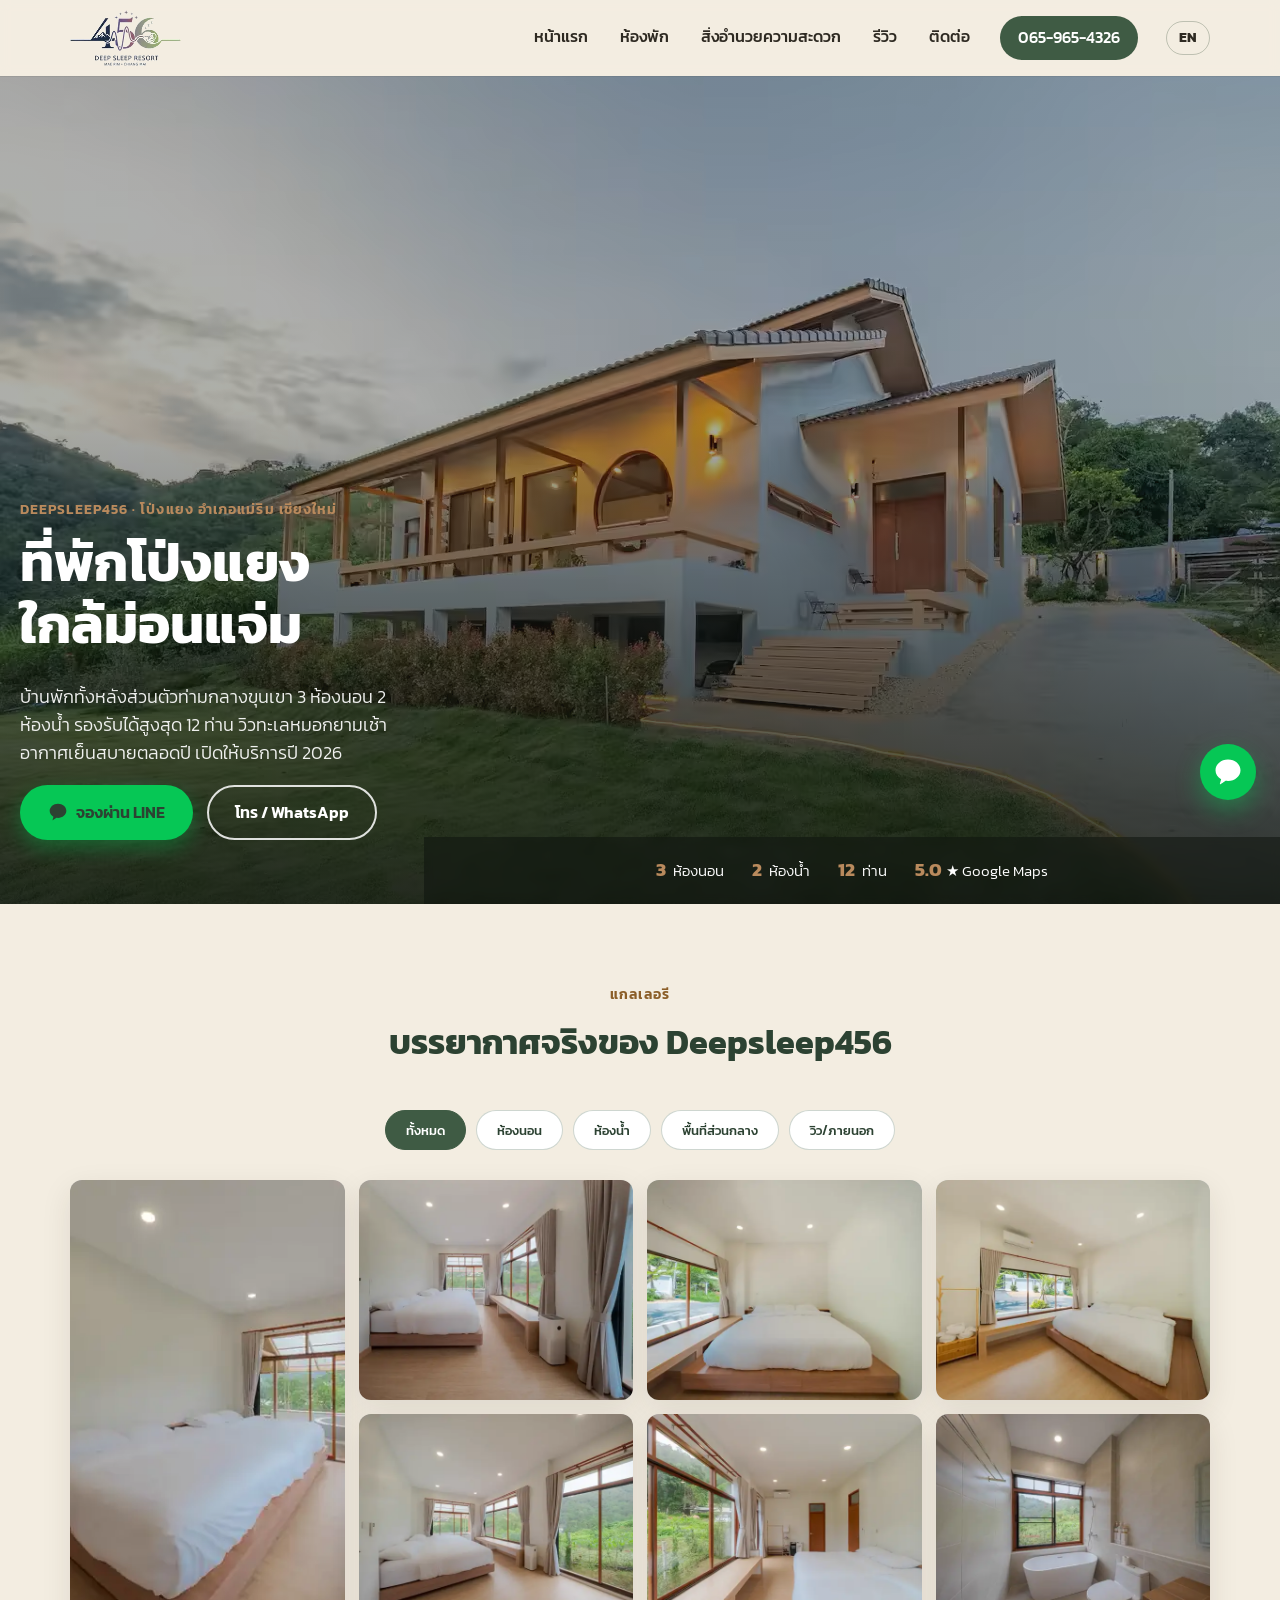
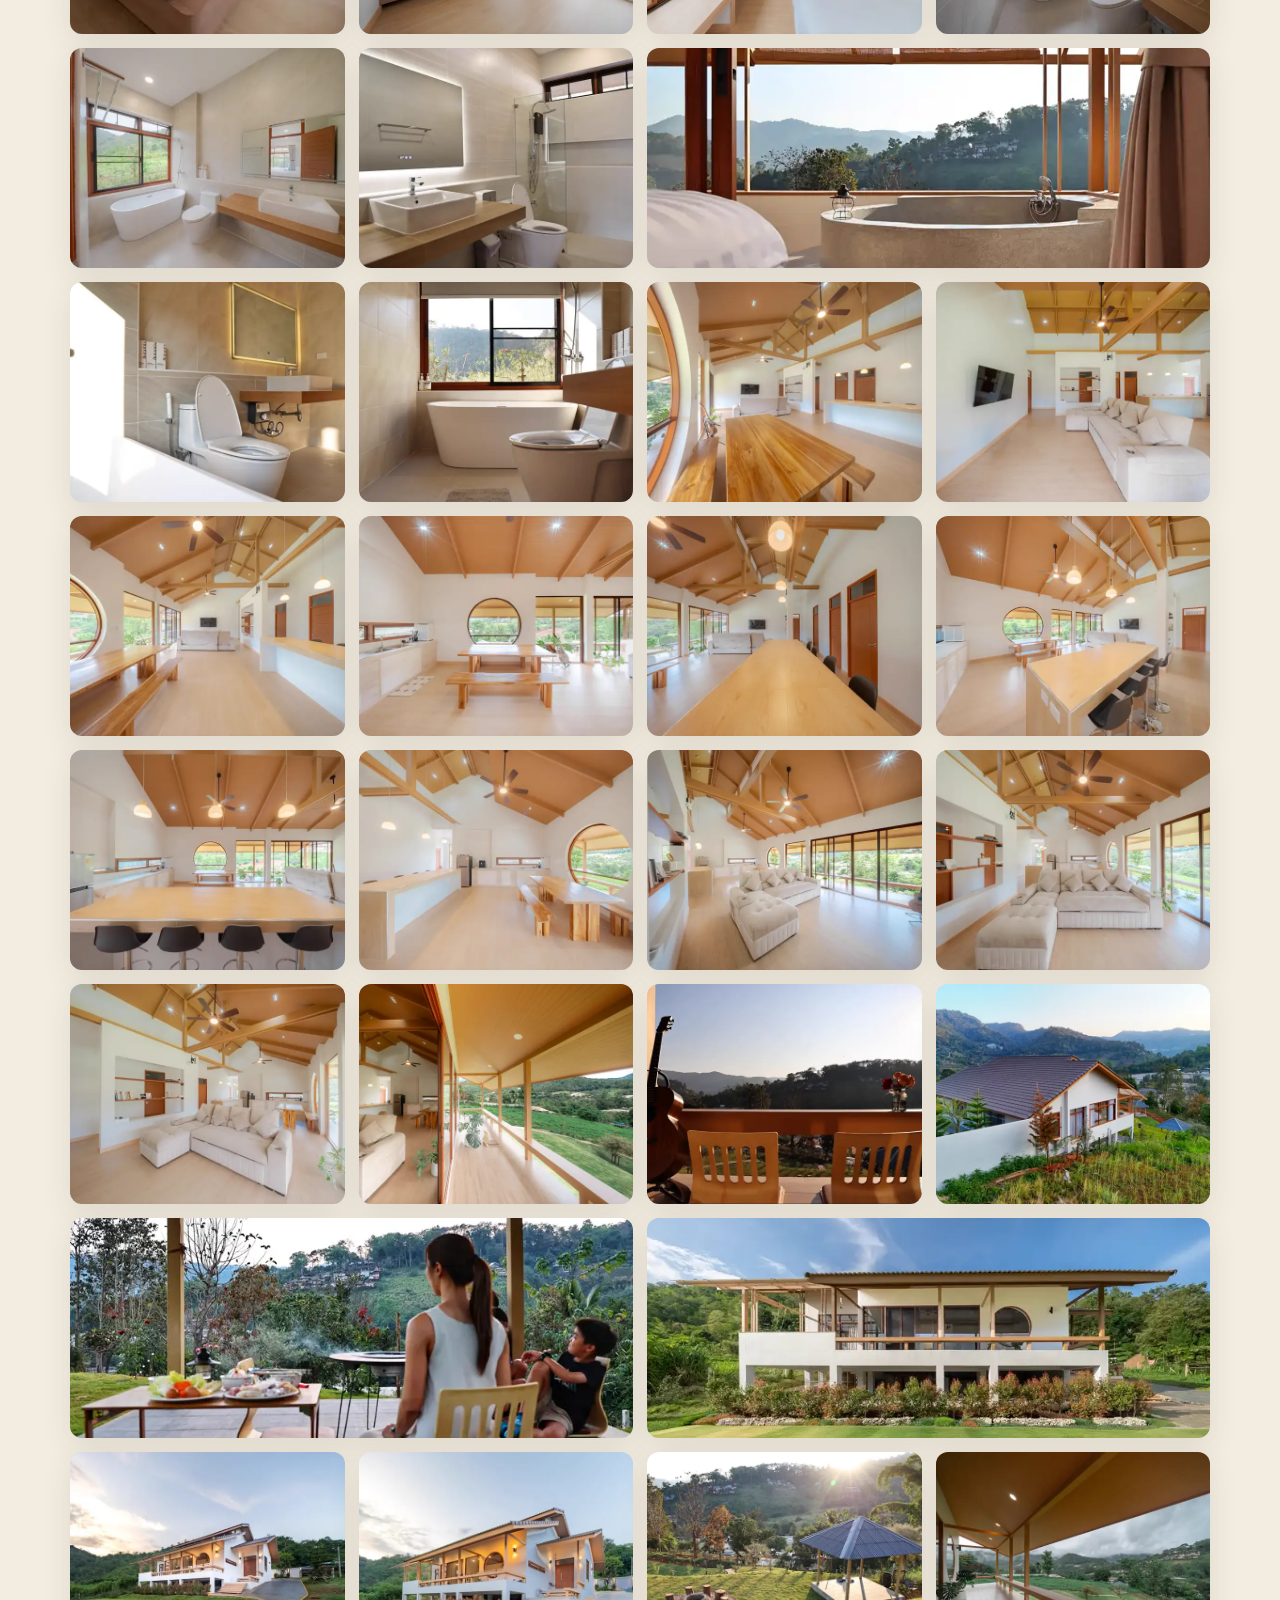
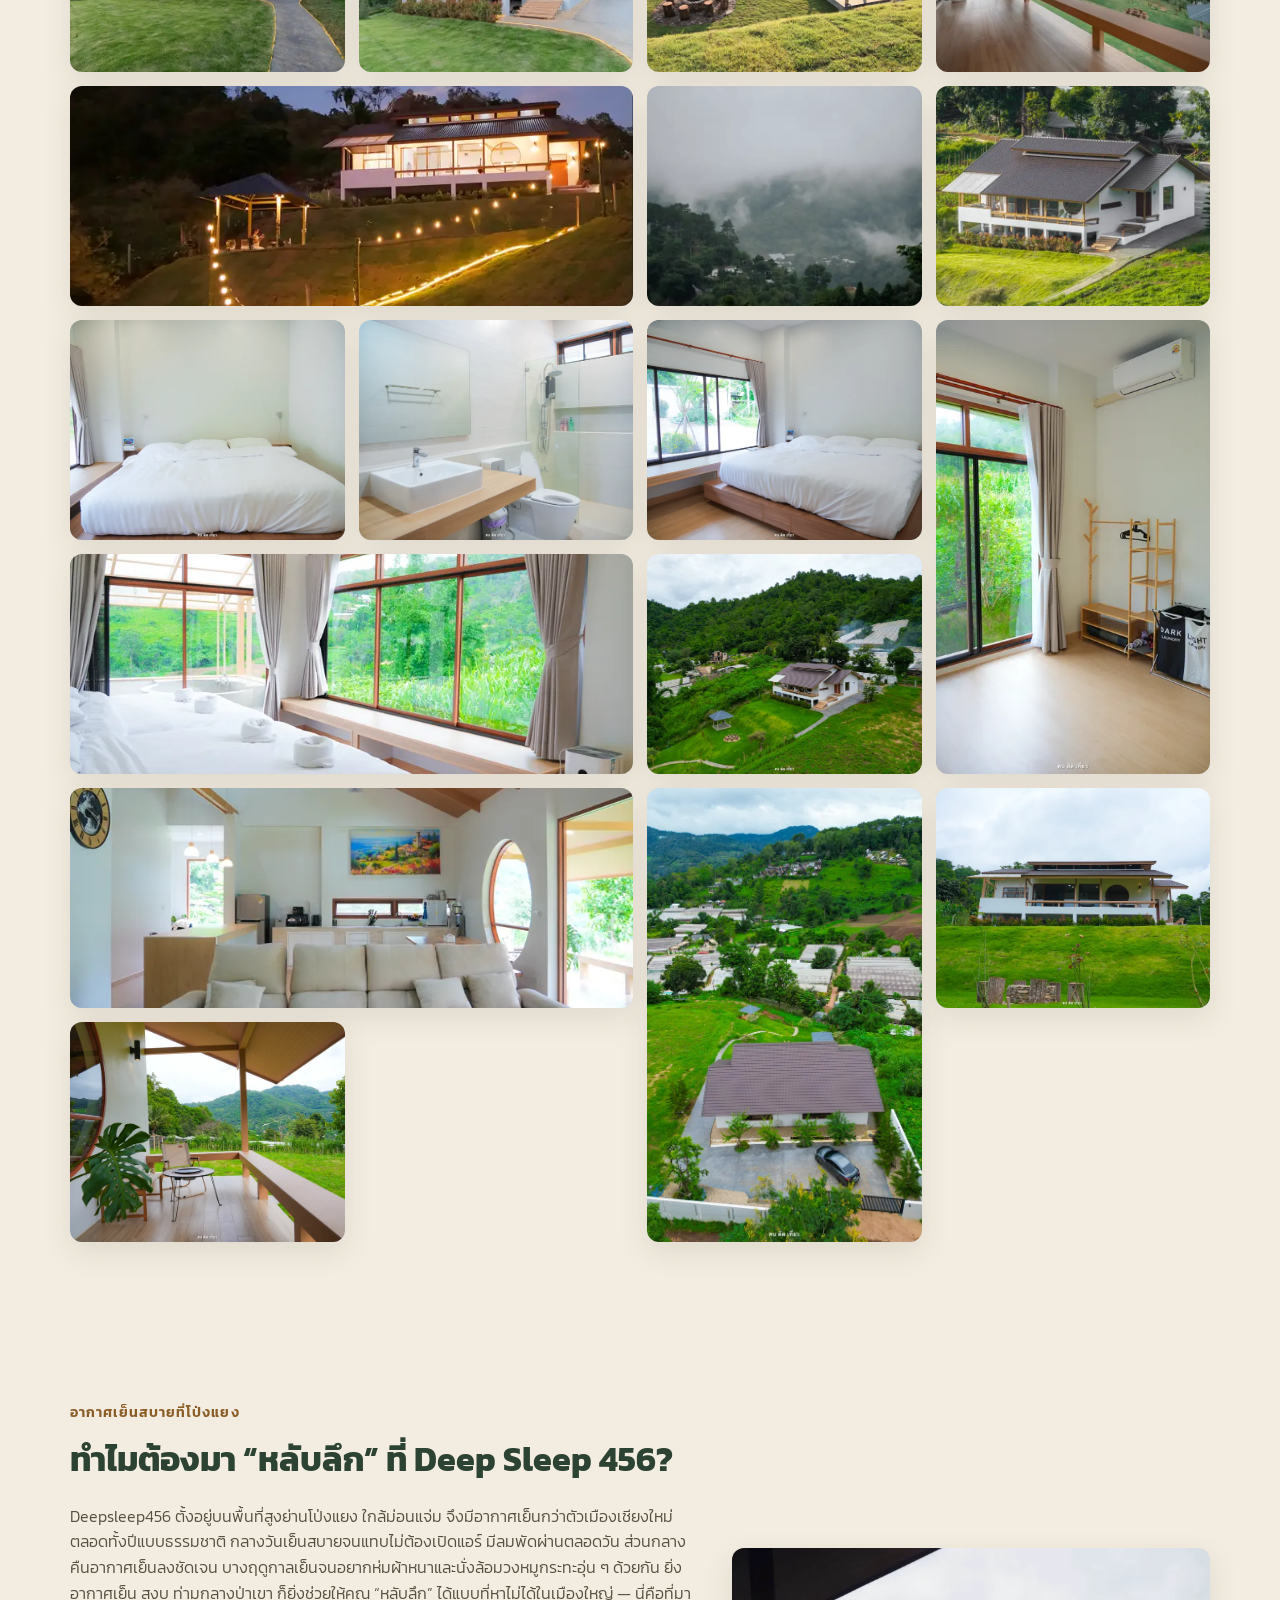
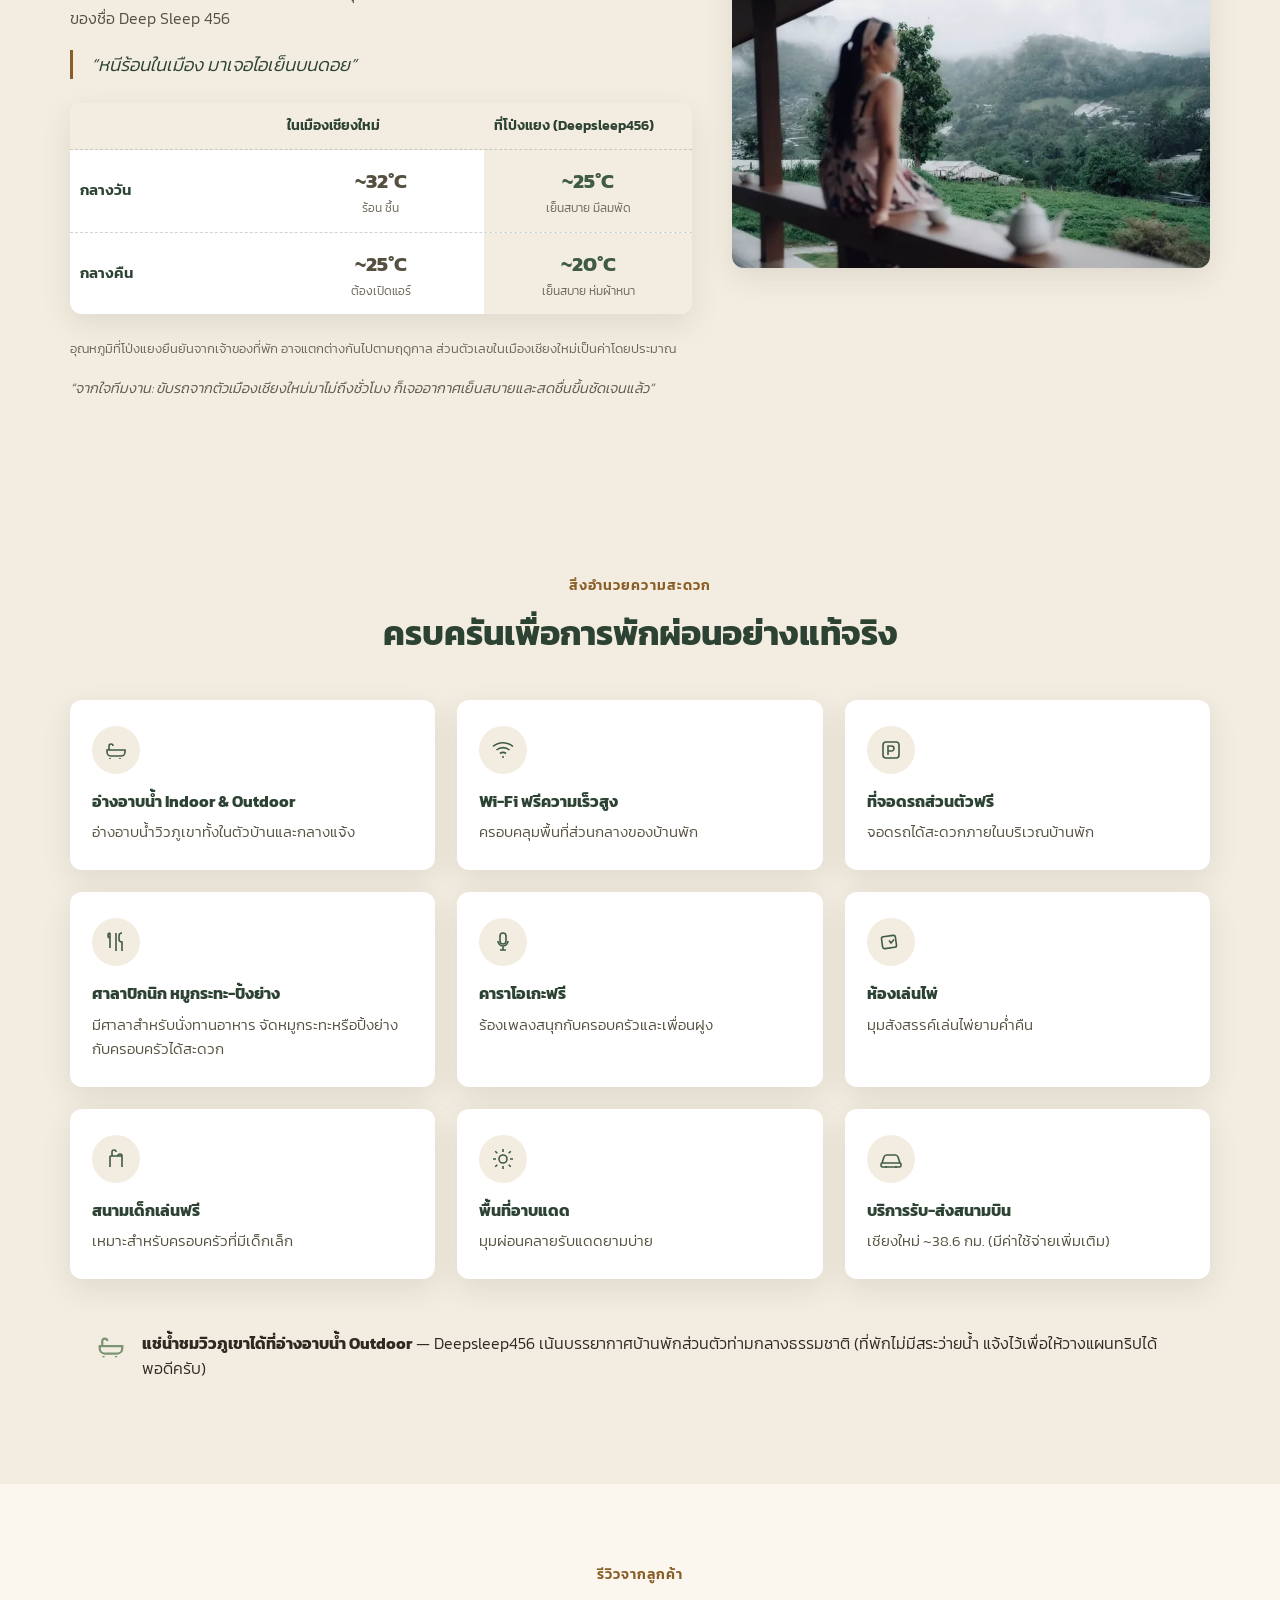
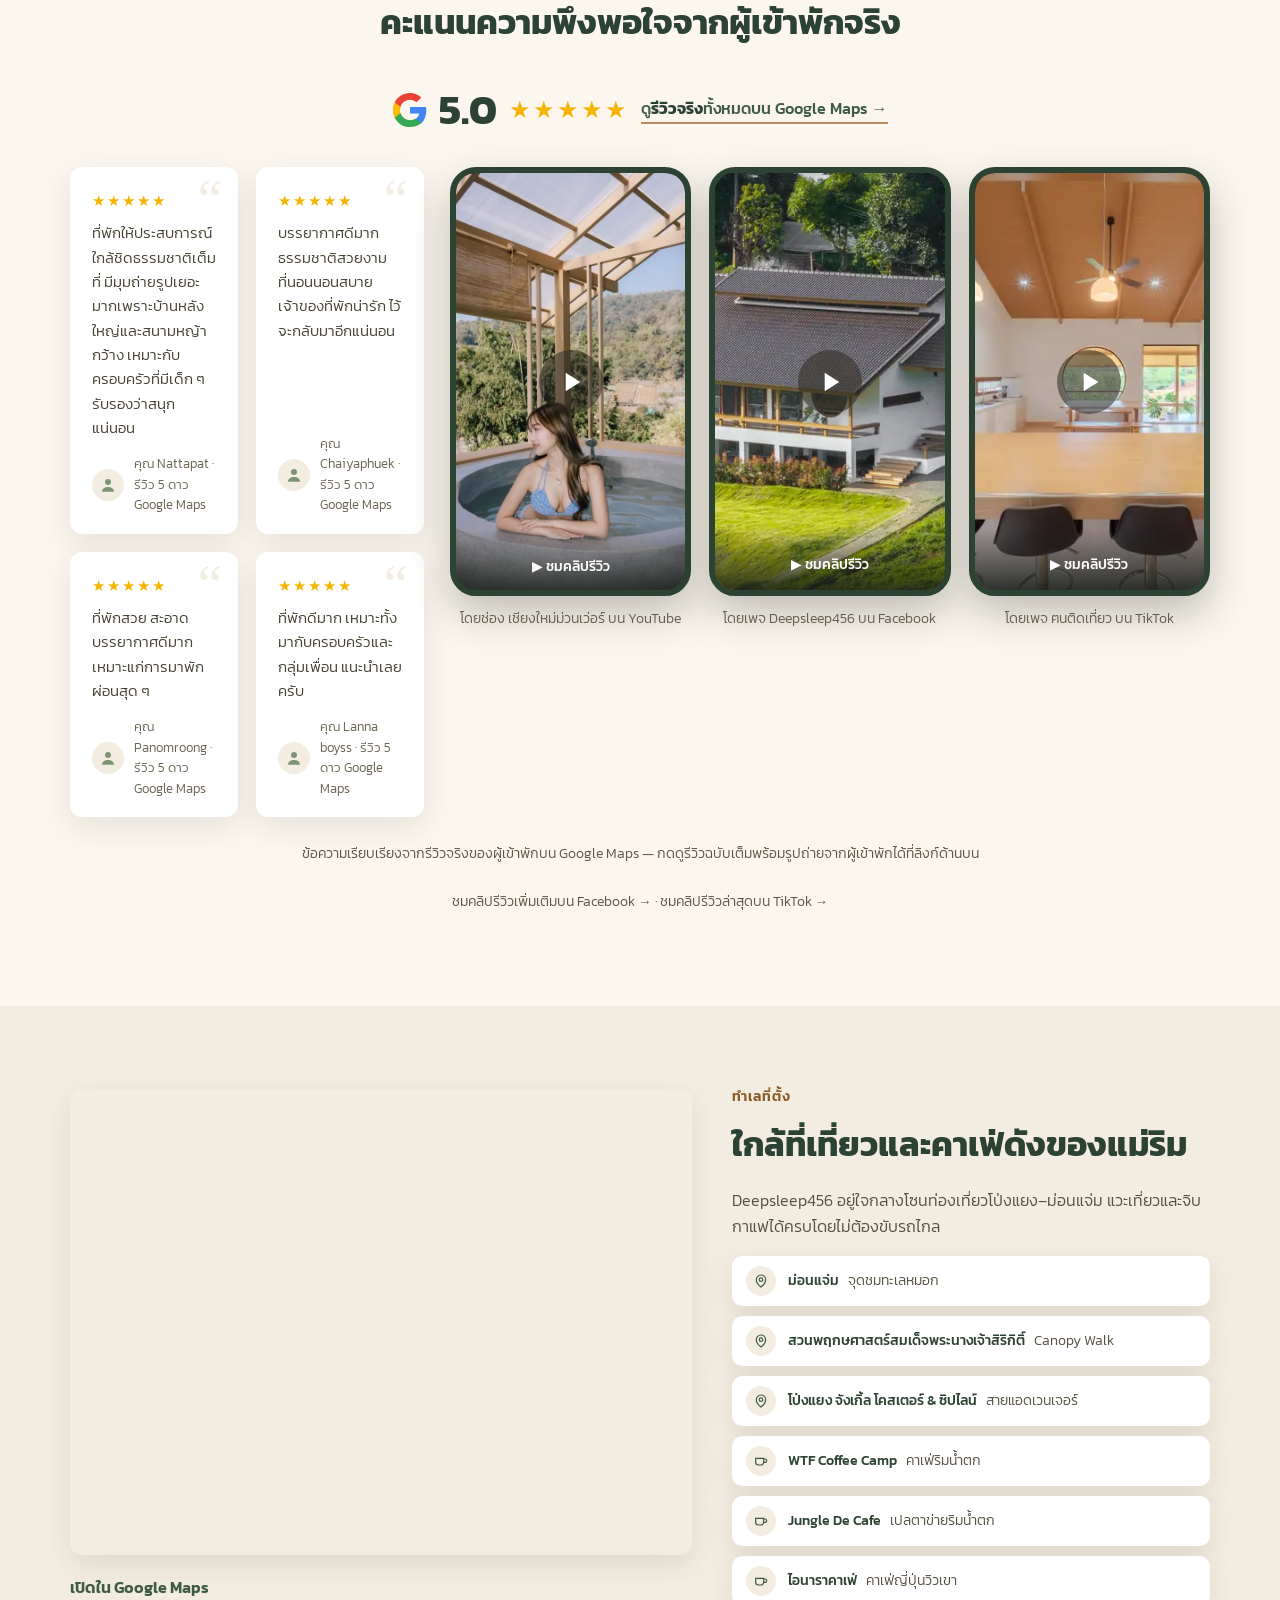
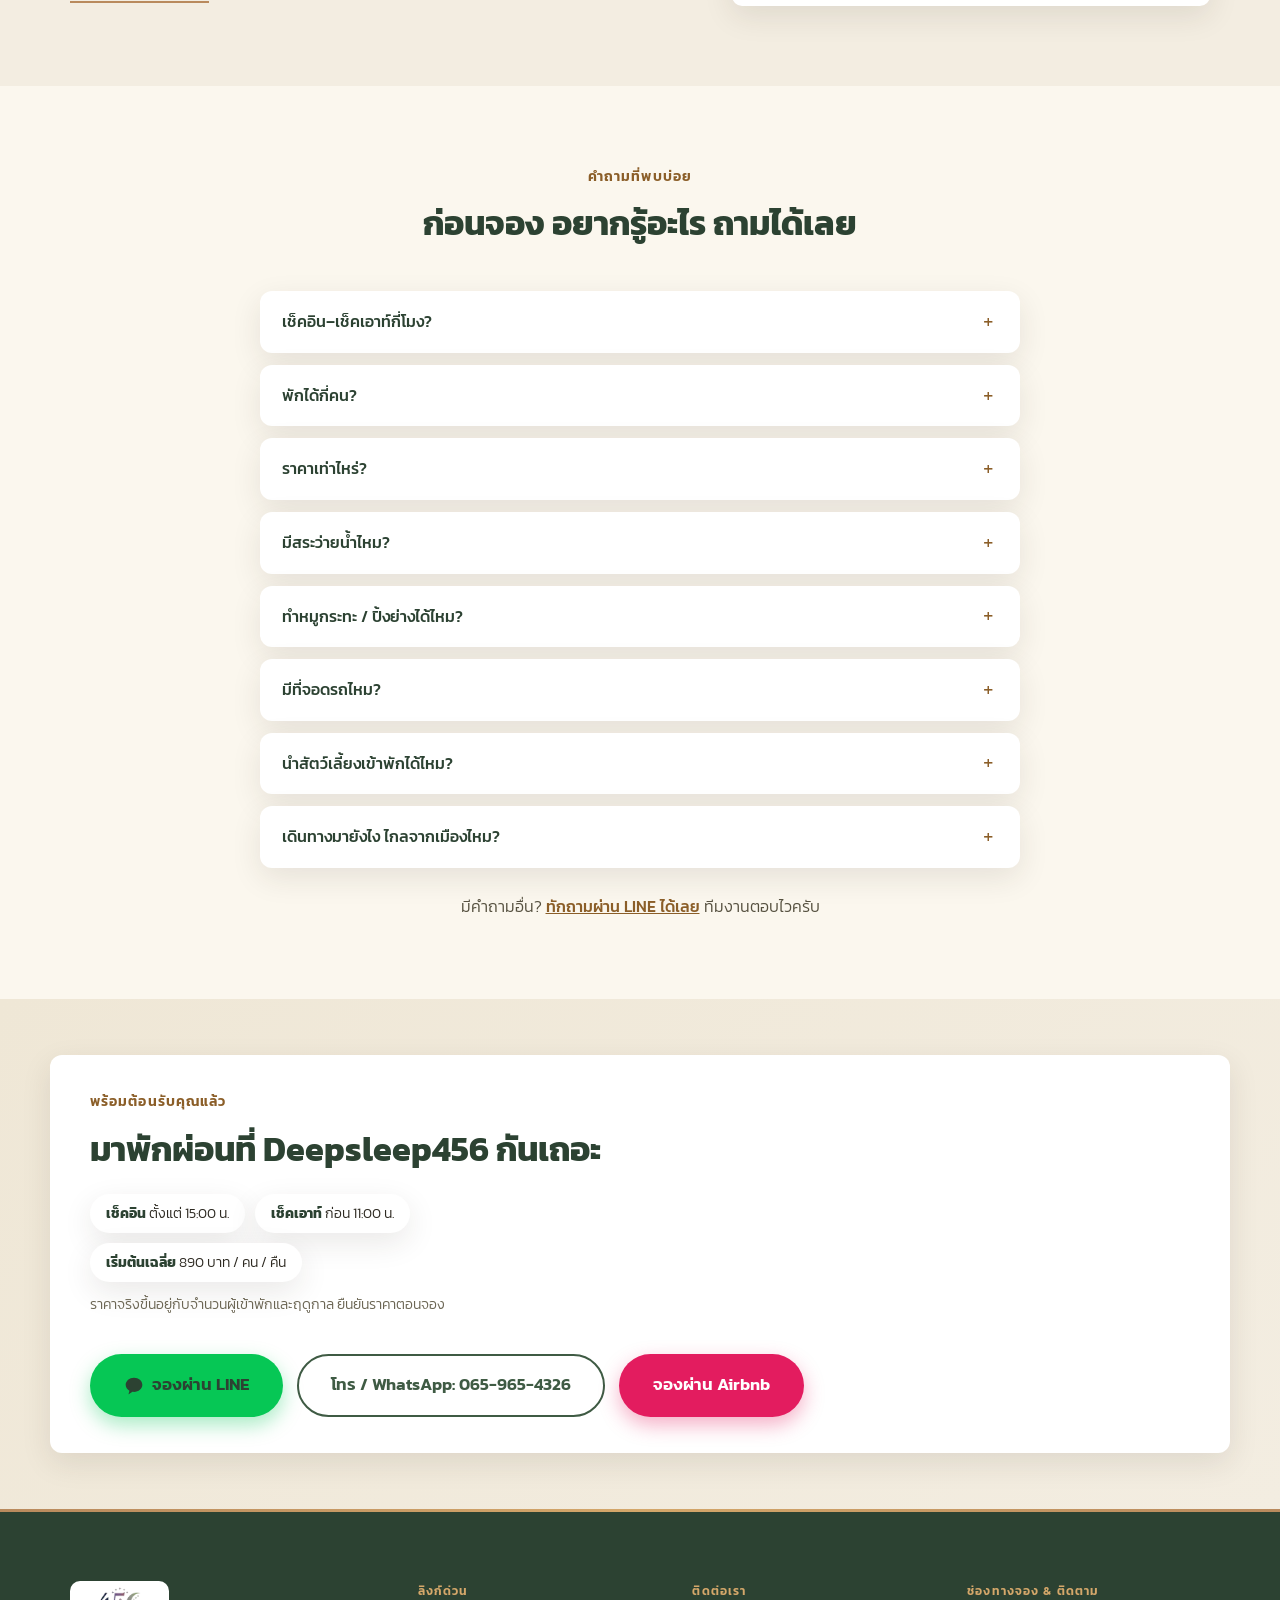
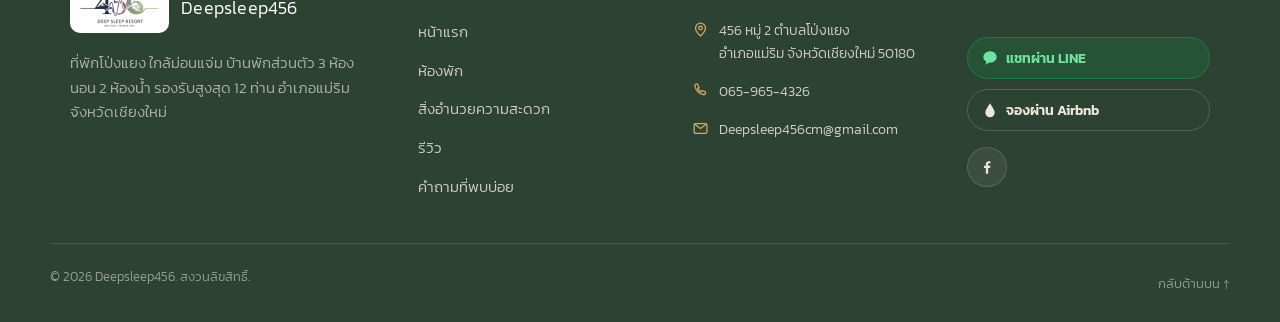
==== index.html @ 72a24f77 "Fix gallery grid leaving gaps when filtered grid-auto-flow defaulted to row, so wide/tall spanning i" ====
<!DOCTYPE html>
<html lang="th">
<head>
<!-- PRE-LAUNCH TODO: confirm phone/WhatsApp number (starting price confirmed: 890 baht/person avg). Search for data-confirm attributes before going live. Also confirm exact map pin and the Chiang Mai city-side temperatures in the "climate" section (Pong Yaeng side already confirmed by owner). -->
<meta charset="UTF-8">
<meta name="viewport" content="width=device-width, initial-scale=1.0">
<title>Deepsleep456 | ที่พักโป่งแยง ใกล้ม่อนแจ่ม บ้านพักทั้งหลัง 12 คน เชียงใหม่</title>
<meta name="description" content="Deepsleep456 ที่พักโป่งแยงใกล้ม่อนแจ่ม บ้านพักทั้งหลังส่วนตัว 3 ห้องนอน 2 ห้องน้ำ รองรับสูงสุด 12 ท่าน วิวทะเลหมอกยามเช้า อากาศเย็นตลอดปี มีอ่างอาบน้ำ outdoor วิวภูเขา ศาลาหมูกระทะ-ปิ้งย่าง คาราโอเกะฟรี อำเภอแม่ริม เชียงใหม่ จองผ่าน LINE หรือโทรเลย">
<meta name="keywords" content="ที่พักโป่งแยง, บ้านพักโป่งแยง, ที่พักใกล้ม่อนแจ่ม, ที่พักม่อนแจ่มหมูกระทะ, ที่พักม่อนแจ่มมีอ่างอาบน้ำ, ที่พักม่อนแจ่มวิวทะเลหมอก, ที่พักม่อนแจ่มคาราโอเกะ, ที่พักม่อนแจ่มรองรับ 12 คน, บ้านพักทั้งหลังเชียงใหม่กลุ่มใหญ่, บ้านพัก 3 ห้องนอนม่อนแจ่ม, ที่พักแม่ริมวิวดอย, ที่พักเชียงใหม่อากาศเย็น, Deepsleep456, ที่พักเชียงใหม่, บ้านพักแม่ริม, ที่พักใกล้ WTF Coffee Camp, ที่พักใกล้ Jungle De Cafe, ที่พักใกล้ไอนาราคาเฟ่, ที่พักใกล้สวนพฤกษศาสตร์สมเด็จพระนางเจ้าสิริกิติ์, ที่พักใกล้โป่งแยง จังเกิ้ล โคสเตอร์">
<meta name="author" content="Deepsleep456">
<link rel="canonical" href="https://deepsleep456.com/">
<link rel="alternate" hreflang="th" href="https://deepsleep456.com/">
<link rel="alternate" hreflang="en" href="https://deepsleep456.com/en/">
<link rel="alternate" hreflang="x-default" href="https://deepsleep456.com/">
<meta property="og:title" content="Deepsleep456 | ที่พักโป่งแยง ใกล้ม่อนแจ่ม บ้านพักทั้งหลัง 12 คน เชียงใหม่">
<meta property="og:description" content="บ้านพักทั้งหลังส่วนตัว 3 ห้องนอน 2 ห้องน้ำ รองรับสูงสุด 12 ท่าน วิวทะเลหมอกยามเช้า อากาศเย็นตลอดปี อ่างอาบน้ำ outdoor วิวภูเขา ศาลาหมูกระทะ-ปิ้งย่าง ท่ามกลางขุนเขาโป่งแยง อำเภอแม่ริม เชียงใหม่">
<meta property="og:type" content="website">
<meta property="og:locale" content="th_TH">
<meta property="og:image" content="https://deepsleep456.com/images/og/og-image.jpg">
<meta property="og:image:width" content="1200">
<meta property="og:image:height" content="630">
<meta name="twitter:card" content="summary_large_image">
<link rel="icon" href="images/logo.webp?v=20260707" type="image/webp">
<!-- Inlined from css/style.css to avoid a render-blocking request. Keep both in sync when editing styles. -->
<style>
/* thai 300 */
@font-face {
  font-family: 'Kanit';
  font-style: normal;
  font-weight: 300;
  font-display: swap;
  src: url('/fonts/kanit-300-thai.woff2') format('woff2');
  unicode-range: U+02D7, U+0303, U+0331, U+0E01-0E5B, U+200C-200D, U+25CC;
}
/* latin 300 */
@font-face {
  font-family: 'Kanit';
  font-style: normal;
  font-weight: 300;
  font-display: swap;
  src: url('/fonts/kanit-300-latin.woff2') format('woff2');
  unicode-range: U+0000-00FF, U+0131, U+0152-0153, U+02BB-02BC, U+02C6, U+02DA, U+02DC, U+0304, U+0308, U+0329, U+2000-206F, U+20AC, U+2122, U+2191, U+2193, U+2212, U+2215, U+FEFF, U+FFFD;
}
/* thai 500 */
@font-face {
  font-family: 'Kanit';
  font-style: normal;
  font-weight: 500;
  font-display: swap;
  src: url('/fonts/kanit-500-thai.woff2') format('woff2');
  unicode-range: U+02D7, U+0303, U+0331, U+0E01-0E5B, U+200C-200D, U+25CC;
}
/* latin 500 */
@font-face {
  font-family: 'Kanit';
  font-style: normal;
  font-weight: 500;
  font-display: swap;
  src: url('/fonts/kanit-500-latin.woff2') format('woff2');
  unicode-range: U+0000-00FF, U+0131, U+0152-0153, U+02BB-02BC, U+02C6, U+02DA, U+02DC, U+0304, U+0308, U+0329, U+2000-206F, U+20AC, U+2122, U+2191, U+2193, U+2212, U+2215, U+FEFF, U+FFFD;
}
/* thai 600 */
@font-face {
  font-family: 'Kanit';
  font-style: normal;
  font-weight: 600;
  font-display: swap;
  src: url('/fonts/kanit-600-thai.woff2') format('woff2');
  unicode-range: U+02D7, U+0303, U+0331, U+0E01-0E5B, U+200C-200D, U+25CC;
}
/* latin 600 */
@font-face {
  font-family: 'Kanit';
  font-style: normal;
  font-weight: 600;
  font-display: swap;
  src: url('/fonts/kanit-600-latin.woff2') format('woff2');
  unicode-range: U+0000-00FF, U+0131, U+0152-0153, U+02BB-02BC, U+02C6, U+02DA, U+02DC, U+0304, U+0308, U+0329, U+2000-206F, U+20AC, U+2122, U+2191, U+2193, U+2212, U+2215, U+FEFF, U+FFFD;
}
/* thai 700 */
@font-face {
  font-family: 'Kanit';
  font-style: normal;
  font-weight: 700;
  font-display: swap;
  src: url('/fonts/kanit-700-thai.woff2') format('woff2');
  unicode-range: U+02D7, U+0303, U+0331, U+0E01-0E5B, U+200C-200D, U+25CC;
}
/* latin 700 */
@font-face {
  font-family: 'Kanit';
  font-style: normal;
  font-weight: 700;
  font-display: swap;
  src: url('/fonts/kanit-700-latin.woff2') format('woff2');
  unicode-range: U+0000-00FF, U+0131, U+0152-0153, U+02BB-02BC, U+02C6, U+02DA, U+02DC, U+0304, U+0308, U+0329, U+2000-206F, U+20AC, U+2122, U+2191, U+2193, U+2212, U+2215, U+FEFF, U+FFFD;
}

:root {
  --color-forest: #3F5B44;
  --color-forest-dark: #2C4232;
  --color-moss: #7C9473;
  --color-sand: #F3EDE1;
  --color-clay: #B98A5D;
  --color-clay-text: #8B5E28;
  --color-clay-light: #D4A76A;
  --color-charcoal: #2E2A22;
  --color-line: #06C755;
  --color-line-dark: #05a648;
  --font-heading: "Kanit", sans-serif;
  --font-body: "Kanit", sans-serif;
  --radius: 12px;
  --shadow-card: 0 10px 30px rgba(46, 42, 34, 0.1);
  --header-height: 76px;
}

* { box-sizing: border-box; }
html { scroll-behavior: smooth; }
body {
  margin: 0;
  font-family: var(--font-body);
  font-weight: 300;
  color: var(--color-charcoal);
  background: var(--color-sand);
  line-height: 1.6;
}
img { max-width: 100%; display: block; }
a { color: inherit; text-decoration: none; }
h1, h2, h3 { font-family: var(--font-heading); margin: 0 0 .5em; color: var(--color-forest-dark); }
strong, b { font-weight: 700; }
p { margin: 0 0 1em; }
ul { margin: 0; padding: 0; list-style: none; }
button { font-family: inherit; }

.container { max-width: 1180px; margin: 0 auto; padding: 0 20px; }

.skip-link {
  position: absolute; left: -9999px; top: 0; background: #fff; color: var(--color-forest);
  padding: 10px 16px; z-index: 200; border-radius: 0 0 8px 0;
}
.skip-link:focus { left: 0; }
.sr-only {
  position: absolute; width: 1px; height: 1px; overflow: hidden; clip: rect(0 0 0 0); white-space: nowrap;
}

/* Buttons */
.btn {
  display: inline-flex; align-items: center; justify-content: center; gap: 8px;
  padding: 13px 26px; border-radius: 999px; font-weight: 600; font-size: .98rem;
  border: 2px solid transparent; transition: transform .15s ease, box-shadow .15s ease, background .15s ease;
  white-space: nowrap;
}
.btn:hover { transform: translateY(-2px); }
.btn__icon { width: 20px; height: 20px; flex-shrink: 0; }
.btn--line { background: var(--color-line); color: var(--color-forest-dark); box-shadow: 0 8px 20px rgba(6,199,85,.35); }
.btn--line:hover { background: var(--color-line-dark); }
.btn--airbnb { background: #E31C5F; color: #fff; box-shadow: 0 8px 20px rgba(227,28,95,.35); }
.btn--airbnb:hover { background: #C4174E; }
.btn--outline { background: transparent; border-color: rgba(255,255,255,.85); color: #fff; }
.btn--outline:hover { background: rgba(255,255,255,.12); }
.btn--lg { padding: 16px 32px; font-size: 1.05rem; }

/* on light backgrounds, outline needs dark variant */
.booking-cta .btn--outline, .footer .btn--outline {
  border-color: var(--color-forest); color: var(--color-forest);
}
.booking-cta .btn--outline:hover { background: var(--color-forest); color: #fff; }

/* Header */
.site-header {
  position: sticky; top: 0; z-index: 100; background: rgba(243,237,225,.92); backdrop-filter: blur(6px);
  box-shadow: 0 1px 0 rgba(46,42,34,.08);
}
.nav { display: flex; align-items: center; justify-content: space-between; height: var(--header-height); gap: 20px; }
.nav__brand { display: flex; align-items: center; }
.nav__logo { height: 56px; width: auto; }
.nav__toggle {
  display: none; flex-direction: column; justify-content: center; gap: 5px; background: none; border: none;
  width: 40px; height: 40px; cursor: pointer;
}
.nav__toggle-line { width: 100%; height: 2px; background: var(--color-forest-dark); border-radius: 2px; }
.nav__menu { display: flex; align-items: center; gap: 28px; }
.nav__link { font-weight: 500; color: var(--color-charcoal); padding: 6px 2px; border-bottom: 2px solid transparent; }
.nav__link:hover { border-color: var(--color-clay); }
.nav__link--phone {
  background: var(--color-forest); color: #fff; padding: 9px 18px; border-radius: 999px; border: none; white-space: nowrap;
}
.nav__link--phone:hover { background: var(--color-forest-dark); }
.nav__link--lang { border: 1px solid rgba(63,91,68,.3); border-radius: 999px; padding: 5px 12px; font-size: .85rem; font-weight: 700; }
.nav__link--lang:hover { background: var(--color-sand); border-color: transparent; }

/* Hero */
.hero { position: relative; min-height: 92vh; display: flex; align-items: flex-end; overflow: hidden; color: #fff; }
.hero__slider { position: absolute; inset: 0; }
.hero__slide {
  position: absolute; inset: 0; background-size: cover; background-position: center; opacity: 0; transition: opacity 1.4s ease;
}
.hero__slide--active { opacity: 1; }
.hero__slide picture { position: absolute; inset: 0; display: block; }
.hero__img { width: 100%; height: 100%; object-fit: cover; object-position: center; display: block; }
.hero__overlay {
  position: absolute; inset: 0;
  background: linear-gradient(180deg, rgba(20,25,20,.35) 0%, rgba(20,25,20,.35) 40%, rgba(15,20,15,.85) 100%);
}
.hero__content { position: relative; padding-bottom: 64px; max-width: 760px; }
.hero .eyebrow { color: var(--color-clay); }
.hero__title { color: #fff; font-size: clamp(2.1rem, 5vw, 3.4rem); line-height: 1.15; }
.hero__text { font-size: 1.1rem; color: rgba(255,255,255,.92); max-width: 560px; }
.hero__actions { display: flex; flex-wrap: wrap; gap: 14px; margin-top: 8px; }
.hero__stats {
  position: relative; display: flex; flex-wrap: wrap; gap: 28px; padding: 18px 20px;
  background: rgba(15,20,15,.55); backdrop-filter: blur(4px); width: 100%; justify-content: center;
}
.hero__stats span { color: #fff; font-size: .95rem; }
.hero__stats strong { color: var(--color-clay); font-family: var(--font-heading); font-size: 1.2rem; margin-inline-end: 4px; }

.eyebrow { text-transform: uppercase; letter-spacing: .08em; font-weight: 600; font-size: .85rem; color: var(--color-clay-text); margin-bottom: 10px; }

/* Sections */
.section { padding: 80px 0; }
.section__header { max-width: 640px; margin: 0 auto 40px; text-align: center; }
.section__title { font-size: clamp(1.5rem, 3vw, 2.1rem); }
.section__text { color: #55503f; }

/* Booking CTA */
.booking-cta { background: var(--color-forest); background: linear-gradient(135deg, #EFE7D6, var(--color-sand)); padding: 56px 0; }
.booking-cta__inner {
  display: flex; flex-wrap: wrap; align-items: center; justify-content: space-between; gap: 24px;
  background: #fff; border-radius: var(--radius); padding: 36px 40px; box-shadow: var(--shadow-card);
}
.booking-cta__copy { max-width: 520px; }
.booking-cta__facts { display: flex; flex-wrap: wrap; gap: 10px; margin: 0 0 12px; }
.booking-cta__facts li {
  background: #fff; border-radius: 99px; padding: 8px 16px; font-size: .9rem;
  color: var(--color-charcoal); box-shadow: var(--shadow-card);
}
.booking-cta__facts strong { color: var(--color-forest-dark); }
.booking-cta__note { font-size: .88rem; color: #6b6553; }
.booking-cta__actions { display: flex; flex-wrap: wrap; gap: 14px; }

/* Gallery */
.gallery__filters { display: flex; flex-wrap: wrap; gap: 10px; justify-content: center; margin-bottom: 30px; }
.gallery__filter {
  background: #fff; border: 1px solid rgba(63,91,68,.25); color: var(--color-forest-dark);
  padding: 9px 20px; border-radius: 999px; cursor: pointer; font-weight: 500; transition: background .15s, color .15s;
}
.gallery__filter--active, .gallery__filter:hover { background: var(--color-forest); color: #fff; border-color: var(--color-forest); }
.gallery__grid { display: grid; grid-template-columns: repeat(4, 1fr); grid-auto-rows: 220px; grid-auto-flow: dense; gap: 14px; }
.gallery__item {
  position: relative; padding: 0; border: none; border-radius: var(--radius); overflow: hidden; cursor: pointer;
  background: #ddd; box-shadow: var(--shadow-card);
}
.gallery__item img { width: 100%; height: 100%; object-fit: cover; transition: transform .4s ease; }
.gallery__item:hover img { transform: scale(1.06); }
.gallery__item--tall { grid-row: span 2; }
.gallery__item--wide { grid-column: span 2; }
.gallery__item--hidden { display: none; }

/* Climate */
.climate__grid { display: grid; grid-template-columns: 1.3fr 1fr; gap: 40px; align-items: center; }
.climate__pullquote {
  margin: 18px 0; padding-left: 18px; border-left: 3px solid var(--color-clay-text);
  font-family: var(--font-heading); font-size: 1.15rem; font-style: italic; color: var(--color-forest-dark);
}
.climate-compare { margin: 24px 0; background: #fff; border-radius: var(--radius); box-shadow: var(--shadow-card); overflow: hidden; }
.climate-compare__row { display: grid; grid-template-columns: 1fr 1fr 1fr; align-items: center; border-bottom: 1px dashed rgba(63,91,68,.25); }
.climate-compare__row:last-child { border-bottom: none; }
.climate-compare__row--head { background: var(--color-sand); font-family: var(--font-heading); font-weight: 600; font-size: .85rem; color: var(--color-forest-dark); }
.climate-compare__row--head span { padding: 12px 10px; }
.climate-compare__label { padding: 14px 10px; font-family: var(--font-heading); font-weight: 600; color: var(--color-forest-dark); font-size: .92rem; }
.climate-compare__stat { padding: 14px 10px; font-family: var(--font-heading); font-size: 1.3rem; font-weight: 700; color: #55503f; text-align: center; }
.climate-compare__stat small { display: block; font-family: var(--font-body); font-weight: 300; font-size: .72rem; color: #6b6553; margin-top: 2px; }
.climate-compare__stat--cool { color: var(--color-forest); background: #F3EDE1; }
.climate-live {
  display: inline-flex; align-items: center; gap: 9px; margin: 22px 0 0;
  padding: 9px 18px; background: #fff; border-radius: 999px; box-shadow: var(--shadow-card);
  font-size: .88rem; color: var(--color-forest-dark);
}
.climate-live__dot {
  width: 8px; height: 8px; border-radius: 50%; background: #4CAF50; flex-shrink: 0;
  animation: climate-pulse 2s infinite;
}
@keyframes climate-pulse {
  0% { box-shadow: 0 0 0 0 rgba(76,175,80,.5); }
  70% { box-shadow: 0 0 0 6px rgba(76,175,80,0); }
  100% { box-shadow: 0 0 0 0 rgba(76,175,80,0); }
}
.climate-live--loading .climate-live__dot { background: #ccc; animation: none; }
.climate-live--error { display: none; }
.climate__disclaimer { margin: 14px 0 0; font-size: .82rem; color: #6b6553; }
.climate__admin-note { margin-top: 18px; font-size: .9rem; font-style: italic; color: #5c5745; }
.climate__media img { width: 100%; height: 100%; object-fit: cover; border-radius: var(--radius); box-shadow: var(--shadow-card); }

/* Amenities */
.amenities__grid { display: grid; grid-template-columns: repeat(3, 1fr); gap: 22px; }
.amenity {
  position: relative; cursor: pointer;
  background: #fff; border-radius: var(--radius); padding: 26px 22px; box-shadow: var(--shadow-card); text-align: left;
}
.amenity:focus-visible { outline: 2px solid var(--color-clay-text); outline-offset: 4px; }
.amenity__icon {
  display: inline-flex; align-items: center; justify-content: center; width: 48px; height: 48px;
  border-radius: 50%; background: var(--color-sand); color: var(--color-forest); margin-bottom: 14px;
}
.amenity__icon svg { width: 24px; height: 24px; }
.amenity strong { display: block; font-family: var(--font-heading); font-size: 1.02rem; margin-bottom: 6px; color: var(--color-forest-dark); }
.amenity p { margin: 0; color: #55503f; font-size: .94rem; }

/* Photo preview: hover (desktop) or tap (touch) reveals a supporting photo */
.amenity__preview {
  position: absolute; left: 50%; bottom: calc(100% + 12px); transform: translate(-50%, 6px);
  width: 220px; max-width: calc(100vw - 32px); aspect-ratio: 4 / 3; border-radius: 10px; overflow: hidden;
  background: var(--color-sand); border: 3px solid #fff; box-shadow: 0 16px 36px rgba(46,42,34,.3);
  opacity: 0; visibility: hidden; pointer-events: none; z-index: 20;
  transition: opacity .18s ease, transform .18s ease;
}
.amenity__preview::after {
  content: ""; position: absolute; left: 50%; top: 100%; transform: translateX(-50%);
  border: 8px solid transparent; border-top-color: #fff;
}
.amenity__preview img { width: 100%; height: 100%; object-fit: cover; display: block; }
.amenity:hover .amenity__preview,
.amenity:focus-within .amenity__preview,
.amenity.is-active .amenity__preview {
  opacity: 1; visibility: visible; transform: translate(-50%, 0); pointer-events: auto;
}
.amenity-callout {
  margin-top: 30px; display: flex; align-items: flex-start; gap: 16px; background: var(--color-sand);
  border-radius: var(--radius); padding: 22px 26px;
}
.amenity-callout__icon { color: var(--color-moss); flex-shrink: 0; }
.amenity-callout__icon svg { width: 30px; height: 30px; }
.amenity-callout p { margin: 0; color: var(--color-charcoal); }

/* Reviews */
.reviews { background: #FBF7EE; }
.reviews__head {
  display: flex; flex-wrap: wrap; align-items: center; justify-content: center; gap: 12px;
  margin-bottom: 36px;
}
.reviews__g { display: inline-flex; }
.reviews__score-stars { color: #F4B400; font-size: 1.5rem; letter-spacing: 2px; }
.reviews__score-num { font-family: var(--font-heading); font-size: 2.6rem; line-height: 1; color: var(--color-forest-dark); font-weight: 700; }
.reviews__score-link { color: var(--color-forest); font-weight: 500; border-bottom: 2px solid var(--color-clay); }
.reviews__score-link strong { color: var(--color-forest-dark); }
.reviews__layout { display: grid; grid-template-columns: 1fr 300px; gap: 26px; align-items: start; }
.reviews__layout--dual-video { grid-template-columns: 1fr 760px; }
.reviews__video-list { display: grid; grid-template-columns: repeat(3, 1fr); gap: 18px; }
.reviews__video-list .reviews__video { text-align: center; }
.reviews__grid { display: grid; grid-template-columns: 1fr 1fr; gap: 18px; }
.review-card {
  position: relative; background: #fff; border-radius: var(--radius); padding: 22px 22px 18px;
  box-shadow: var(--shadow-card); font-size: .95rem; color: #45402f;
  display: flex; flex-direction: column;
}
.review-card::before {
  content: "\201C"; position: absolute; top: 6px; right: 16px;
  font-family: Georgia, serif; font-size: 3.4rem; line-height: 1; color: var(--color-sand);
}
.review-card__stars { color: #F4B400; letter-spacing: 2px; margin-bottom: 8px; font-size: .95rem; }
.review-card p { margin: 0 0 14px; flex: 1; }
.review-card__who { display: flex; align-items: center; gap: 10px; }
.review-card__avatar {
  display: inline-flex; align-items: center; justify-content: center; flex-shrink: 0;
  width: 32px; height: 32px; border-radius: 50%; background: var(--color-sand); color: var(--color-moss);
}
.review-card__avatar svg { width: 18px; height: 18px; }
.review-card__who cite { font-style: normal; font-size: .8rem; color: #6b6553; }
.reviews__video { text-align: center; }
.video-facade {
  position: relative; display: block; width: 100%; aspect-ratio: 9 / 16;
  border: 6px solid var(--color-forest-dark); padding: 0; border-radius: 26px; overflow: hidden;
  cursor: pointer; box-shadow: 0 18px 40px rgba(46,42,34,.28); background: #000; box-sizing: border-box;
}
.video-facade img { width: 100%; height: 100%; object-fit: cover; display: block; }
.video-facade__play { position: absolute; inset: 0; display: flex; align-items: center; justify-content: center; }
.video-facade__play svg {
  width: 64px; height: 64px; color: #fff; background: rgba(46, 42, 34, .55);
  border-radius: 50%; padding: 16px; box-sizing: border-box;
  transition: transform .15s ease, background .15s ease;
}
.video-facade:hover .video-facade__play svg,
.video-facade:focus-visible .video-facade__play svg { transform: scale(1.1); background: var(--color-forest); }
.video-facade__label {
  position: absolute; left: 0; right: 0; bottom: 0; padding: 26px 14px 14px;
  background: linear-gradient(transparent, rgba(20, 26, 21, .82));
  color: #fff; font-size: .85rem; font-weight: 500; text-align: center;
}
.video-facade iframe { width: 100%; height: 100%; border: 0; }
.reviews__video-caption { margin: 12px 0 0; font-size: .85rem; color: #6b6553; }
.reviews__note { text-align: center; margin-top: 26px; color: #5c5745; font-size: .85rem; }

/* Map */
.map-section__grid { display: grid; grid-template-columns: 1.3fr 1fr; gap: 40px; align-items: center; }
.map-section__map iframe { width: 100%; aspect-ratio: 4 / 3; border: 0; border-radius: var(--radius); box-shadow: var(--shadow-card); }
.map-section__link { display: inline-block; margin-top: 12px; color: var(--color-forest); font-weight: 600; border-bottom: 2px solid var(--color-clay); }
.map-section__list { display: grid; grid-template-columns: 1fr; gap: 10px; }
.map-section__list li {
  display: flex; align-items: center; gap: 12px;
  background: #fff; border-radius: 10px; padding: 10px 14px; box-shadow: var(--shadow-card);
  font-size: .9rem; color: #55503f;
}
.map-section__list li strong { color: var(--color-forest-dark); font-family: var(--font-heading); font-weight: 500; margin-right: 6px; }
.map-chip__icon {
  display: inline-flex; align-items: center; justify-content: center; flex-shrink: 0;
  width: 30px; height: 30px; border-radius: 50%; background: var(--color-sand); color: var(--color-forest);
}
.map-chip__icon svg { width: 16px; height: 16px; }

/* FAQ */
.faq { background: #FBF7EE; }
.faq__list { max-width: 760px; margin: 0 auto; display: flex; flex-direction: column; gap: 12px; }
.faq__item {
  background: #fff; border-radius: var(--radius); box-shadow: var(--shadow-card);
  padding: 0 22px; overflow: hidden;
}
.faq__item summary {
  cursor: pointer; list-style: none; position: relative;
  padding: 18px 36px 18px 0; font-family: var(--font-heading); font-weight: 500;
  color: var(--color-forest-dark);
}
.faq__item summary::-webkit-details-marker { display: none; }
.faq__item summary::after {
  content: "+"; position: absolute; right: 4px; top: 50%; transform: translateY(-50%);
  font-size: 1.4rem; font-weight: 300; color: var(--color-clay-text); transition: transform .2s ease;
}
.faq__item[open] summary::after { content: "−"; }
.faq__item p { margin: 0; padding: 0 0 18px; color: #55503f; font-size: .94rem; }
.faq__more { text-align: center; margin: 26px 0 0; color: #55503f; }
.faq__more a { color: var(--color-clay-text); font-weight: 500; text-decoration: underline; }

/* Footer */
.footer {
  position: relative; background: var(--color-forest-dark); color: #EDE7D8; padding: 72px 0 0;
}
.footer::before {
  content: ""; position: absolute; top: 0; left: 0; right: 0; height: 3px;
  background: linear-gradient(90deg, var(--color-clay) 0%, var(--color-clay-light) 50%, var(--color-clay) 100%);
}
.footer__grid { display: grid; grid-template-columns: 1.3fr 1fr 1fr 1fr; gap: 40px 32px; padding-bottom: 44px; }
.footer__logo-wrap { display: inline-flex; align-items: center; gap: 12px; margin-bottom: 18px; }
.footer__logo { height: 52px; width: auto; background: #fff; padding: 6px 10px; border-radius: 10px; }
.footer__brand-name { font-family: var(--font-heading); font-size: 1.15rem; color: #fff; letter-spacing: .01em; }
.footer__text { color: rgba(237,231,216,.68); font-size: .92rem; line-height: 1.65; max-width: 30ch; }
.footer__title {
  text-transform: uppercase; letter-spacing: .09em; font-weight: 600; font-size: .78rem;
  color: var(--color-clay-light); margin: 0 0 18px;
}
.footer__contact { display: flex; flex-direction: column; gap: 16px; }
.footer__contact li { display: flex; gap: 10px; align-items: flex-start; font-size: .9rem; color: rgba(237,231,216,.85); line-height: 1.55; }
.footer__contact svg { flex: none; width: 17px; height: 17px; margin-top: 2px; color: var(--color-clay-light); }
.footer__contact a, .footer__links a { color: rgba(237,231,216,.85); transition: color .15s ease; }
.footer__contact a:hover, .footer__links a:hover { color: var(--color-clay-light); }
.footer__links { display: flex; flex-direction: column; gap: 13px; list-style: none; margin: 0; padding: 0; }
.footer__links a { font-size: .92rem; position: relative; }
.footer__connect { display: flex; flex-direction: column; gap: 12px; }
.footer__social { display: flex; gap: 10px; margin-top: 4px; }
.footer__social a {
  display: flex; align-items: center; justify-content: center; width: 40px; height: 40px; border-radius: 50%;
  background: rgba(237,231,216,.08); color: #EDE7D8; border: 1px solid rgba(237,231,216,.16); transition: all .18s ease;
}
.footer__social a:hover { background: var(--color-clay); border-color: var(--color-clay); color: var(--color-forest-dark); transform: translateY(-2px); }
.footer__social svg { width: 18px; height: 18px; }
.footer__book { display: flex; flex-direction: column; gap: 10px; margin-top: 6px; }
.footer__book a {
  display: flex; align-items: center; gap: 8px; font-size: .86rem; font-weight: 600; padding: 9px 14px;
  border-radius: 999px; border: 1px solid rgba(237,231,216,.2); color: #EDE7D8; transition: all .18s ease;
}
.footer__book a:hover { border-color: var(--color-clay-light); background: rgba(237,231,216,.06); color: var(--color-clay-light); }
.footer__book a.footer__line { background: rgba(6,199,85,.12); border-color: rgba(6,199,85,.35); color: #6FE3A0; }
.footer__book a.footer__line:hover { background: var(--color-line); border-color: var(--color-line); color: var(--color-forest-dark); }
.footer__bottom {
  display: flex; justify-content: space-between; align-items: center; padding: 22px 0; border-top: 1px solid rgba(237,231,216,.14);
  font-size: .82rem; color: rgba(237,231,216,.55);
}
.footer__bottom a { color: rgba(237,231,216,.55); }
.footer__bottom a:hover { color: var(--color-clay-light); }

/* Floating LINE button (desktop) */
.line-float {
  position: fixed; right: 24px; bottom: 100px; width: 56px; height: 56px; border-radius: 50%;
  background: var(--color-line); color: #fff; display: flex; align-items: center; justify-content: center;
  box-shadow: 0 10px 24px rgba(6,199,85,.4); z-index: 90;
}
.line-float svg { width: 30px; height: 30px; }

/* Lightbox */
.lightbox {
  position: fixed; inset: 0; background: rgba(15,15,10,.92); display: none; align-items: center; justify-content: center;
  z-index: 300; padding: 40px;
}
.lightbox[data-open="true"] { display: flex; }
.lightbox__image { max-width: 92vw; max-height: 86vh; border-radius: 8px; }
.lightbox__close, .lightbox__nav {
  position: absolute; background: rgba(255,255,255,.12); color: #fff; border: none; border-radius: 50%;
  width: 46px; height: 46px; font-size: 1.6rem; cursor: pointer; display: flex; align-items: center; justify-content: center;
}
.lightbox__close { top: 20px; right: 20px; }
.lightbox__nav--prev { left: 20px; top: 50%; transform: translateY(-50%); }
.lightbox__nav--next { right: 20px; top: 50%; transform: translateY(-50%); }
.lightbox__close:hover, .lightbox__nav:hover { background: rgba(255,255,255,.25); }

/* Referral / affiliate banner */
.ref-banner { display: none; background: var(--color-clay-text); }
.ref-banner.is-visible { display: block; }
.ref-banner p { margin: 0; padding: 10px 16px; color: #fff; font-size: .88rem; text-align: center; line-height: 1.5; }
.ref-banner strong { font-weight: 700; }

/* Sticky mobile CTA bar */
.sticky-cta { display: none; }

@media (max-width: 900px) {
  .nav__toggle { display: flex; }
  .nav__menu {
    position: absolute; top: var(--header-height); left: 0; right: 0; flex-direction: column; align-items: stretch;
    background: var(--color-sand); padding: 10px 20px 24px; gap: 4px; box-shadow: 0 12px 20px rgba(0,0,0,.08);
    transform: translateY(-8px); opacity: 0; pointer-events: none; transition: opacity .2s ease, transform .2s ease;
  }
  .nav__menu[data-open="true"] { opacity: 1; transform: translateY(0); pointer-events: auto; }
  .nav__link { padding: 12px 4px; border-bottom: 1px solid rgba(63,91,68,.12); }
  .nav__link--phone { text-align: center; margin-top: 8px; }

  .hero { min-height: 100vh; }
  .hero__stats { justify-content: space-between; gap: 14px; }

  .booking-cta__inner { flex-direction: column; align-items: stretch; text-align: center; padding: 28px 22px; }
  .booking-cta__facts { justify-content: center; }
  .booking-cta__actions { justify-content: center; }

  .gallery__grid { grid-template-columns: repeat(2, 1fr); grid-auto-rows: 160px; }
  .gallery__item--tall { grid-row: span 1; }
  .gallery__item--wide { grid-column: span 2; }

  .climate__grid { grid-template-columns: 1fr; }
  .climate__media { order: -1; }

  .amenities__grid { grid-template-columns: 1fr 1fr; }
  .reviews__layout { grid-template-columns: 1fr; }
  .reviews__layout--dual-video { grid-template-columns: 1fr; }
  .reviews__layout--dual-video .reviews__video-list { display: block; }
  .reviews__grid { grid-template-columns: 1fr; }
  .reviews__video { max-width: 340px; margin: 0 auto 22px; }
  .reviews__video:last-child { margin-bottom: 0; }
  .reviews__score-num { font-size: 2.2rem; }

  .map-section__grid { grid-template-columns: 1fr; }

  .footer__grid { grid-template-columns: 1fr 1fr; gap: 32px 24px; }
  .footer__about { grid-column: 1 / -1; }
  .footer__bottom { flex-direction: column; gap: 10px; text-align: center; }

  .line-float { display: none; }

  .sticky-cta {
    display: flex; position: fixed; left: 0; right: 0; bottom: 0; z-index: 150;
    box-shadow: 0 -6px 20px rgba(0,0,0,.12); padding-bottom: env(safe-area-inset-bottom, 0);
  }
  .sticky-cta__btn {
    flex: 1; display: flex; align-items: center; justify-content: center; gap: 8px;
    padding: 16px 10px; font-weight: 700; font-size: .98rem;
  }
  .sticky-cta__btn svg { width: 20px; height: 20px; }
  .sticky-cta__btn--line { background: var(--color-line); color: var(--color-forest-dark); }
  .sticky-cta__btn--call { background: var(--color-forest-dark); color: #fff; }

  body { padding-bottom: 62px; }
}

@media (max-width: 560px) {
  .amenities__grid { grid-template-columns: 1fr; }
  .gallery__grid { grid-template-columns: 1fr; grid-auto-rows: 220px; }
  .gallery__item--wide { grid-column: span 1; }
  .climate-compare__stat { font-size: 1.1rem; padding: 10px 6px; }
  .climate-compare__label { font-size: .85rem; padding: 10px 6px; }
  .footer__grid { grid-template-columns: 1fr; }
}
</style>
<script type="application/ld+json">
{
  "@context": "https://schema.org",
  "@type": "LodgingBusiness",
  "name": "Deepsleep456",
  "image": "https://deepsleep456.com/images/og/og-image.jpg",
  "address": {
    "@type": "PostalAddress",
    "streetAddress": "456 หมู่ 2",
    "addressLocality": "ตำบลโป่งแยง อำเภอแม่ริม",
    "addressRegion": "เชียงใหม่",
    "postalCode": "50180",
    "addressCountry": "TH"
  },
  "geo": {
    "@type": "GeoCoordinates",
    "latitude": "18.8922564",
    "longitude": "98.8279099"
  },
  "telephone": "+66659654326",
  "priceRange": "฿฿",
  "sameAs": [
    "https://www.facebook.com/profile.php?id=61586222348926",
    "https://www.tiktok.com/@number456deepsleep",
    "https://www.airbnb.com/rooms/1617887447729547496"
  ],
  "amenityFeature": [
    { "@type": "LocationFeatureSpecification", "name": "อ่างอาบน้ำ Indoor & Outdoor วิวภูเขา", "value": true },
    { "@type": "LocationFeatureSpecification", "name": "ศาลาหมูกระทะ-ปิ้งย่าง", "value": true },
    { "@type": "LocationFeatureSpecification", "name": "คาราโอเกะฟรี", "value": true },
    { "@type": "LocationFeatureSpecification", "name": "ที่จอดรถส่วนตัวฟรี", "value": true },
    { "@type": "LocationFeatureSpecification", "name": "Wi-Fi ฟรี", "value": true },
    { "@type": "LocationFeatureSpecification", "name": "สนามเด็กเล่น", "value": true }
  ]
}
</script>
<script type="application/ld+json">
{
  "@context": "https://schema.org",
  "@type": "FAQPage",
  "mainEntity": [
    { "@type": "Question", "name": "เช็คอิน–เช็คเอาท์กี่โมง?", "acceptedAnswer": { "@type": "Answer", "text": "เช็คอินตั้งแต่ 15:00 น. และเช็คเอาท์ก่อน 11:00 น. หากต้องการเข้าพักเร็วหรือออกช้ากว่านี้ สอบถามล่วงหน้าผ่าน LINE ได้" } },
    { "@type": "Question", "name": "พักได้กี่คน?", "acceptedAnswer": { "@type": "Answer", "text": "เป็นบ้านพักทั้งหลังส่วนตัว 3 ห้องนอน 2 ห้องน้ำ รองรับได้สูงสุด 12 ท่าน ห้อง Family เตียง 6 ฟุต 2 เตียง (4-5 ท่าน) ห้อง Deluxe 2 ห้อง เตียง 7 ฟุต (ห้องละ 3 ท่าน) และห้องโถงมีโซฟาเบดรองรับเพิ่ม เหมาะกับครอบครัวและกลุ่มเพื่อน" } },
    { "@type": "Question", "name": "ราคาเท่าไหร่?", "acceptedAnswer": { "@type": "Answer", "text": "พักได้ 10 ท่าน (สูงสุด 12 ท่าน) เริ่มต้นเฉลี่ยเพียง 890 บาท/คน ราคาจริงขึ้นอยู่กับจำนวนผู้เข้าพักและช่วงฤดูกาล ทัก LINE เพื่อเช็คราคาและวันว่าง" } },
    { "@type": "Question", "name": "มีสระว่ายน้ำไหม?", "acceptedAnswer": { "@type": "Answer", "text": "ไม่มีสระว่ายน้ำ แต่มีอ่างอาบน้ำทั้งในบ้านและกลางแจ้งวิวภูเขา" } },
    { "@type": "Question", "name": "ทำหมูกระทะ / ปิ้งย่างได้ไหม?", "acceptedAnswer": { "@type": "Answer", "text": "ได้ มีศาลาปิกนิกสำหรับจัดหมูกระทะหรือปิ้งย่างกับครอบครัวโดยเฉพาะ ทางที่พักมีอุปกรณ์ครัว จาน ชาม ให้ใช้ฟรี (หากชำรุดหรือสูญหายมีค่าปรับตามจริง) รองรับการทำชาบูและหมูกระทะ พร้อมบริการเช่าชุดเตาหมูกระทะ 250 บาท/ชุด" } },
    { "@type": "Question", "name": "มีที่จอดรถไหม?", "acceptedAnswer": { "@type": "Answer", "text": "มีที่จอดรถส่วนตัวฟรีภายในบริเวณบ้านพัก" } },
    { "@type": "Question", "name": "นำสัตว์เลี้ยงเข้าพักได้ไหม?", "acceptedAnswer": { "@type": "Answer", "text": "กรุณาสอบถามผ่าน LINE ก่อนจอง ทีมงานจะแจ้งเงื่อนไขให้ทราบ" } },
    { "@type": "Question", "name": "เดินทางมายังไง ไกลจากเมืองไหม?", "acceptedAnswer": { "@type": "Answer", "text": "ห่างจากสนามบินเชียงใหม่ประมาณ 38.6 กม. ขับรถมาเองได้สะดวก หรือใช้บริการรับ-ส่งสนามบินของที่พัก (มีค่าใช้จ่ายเพิ่มเติม) ใกล้ม่อนแจ่มและคาเฟ่ดังหลายแห่ง" } }
  ]
}
</script>
</head>
<body>
<a class="skip-link" href="#main">ข้ามไปเนื้อหาหลัก</a>

<header class="site-header" data-header>
  <nav class="nav container" aria-label="เมนูหลัก">
    <a class="nav__brand" href="#hero" aria-label="Deepsleep456 หน้าแรก">
      <img src="images/logo.webp?v=20260707" width="220" height="111" alt="Deepsleep456" class="nav__logo">
    </a>
    <button class="nav__toggle" type="button" aria-expanded="false" aria-controls="nav-menu" data-menu-toggle>
      <span class="nav__toggle-line"></span>
      <span class="nav__toggle-line"></span>
      <span class="nav__toggle-line"></span>
      <span class="sr-only">เปิดเมนู</span>
    </button>
    <div class="nav__menu" id="nav-menu" data-menu>
      <a class="nav__link" href="#hero">หน้าแรก</a>
      <a class="nav__link" href="#rooms">ห้องพัก</a>
      <a class="nav__link" href="#amenities">สิ่งอำนวยความสะดวก</a>
      <a class="nav__link" href="#reviews">รีวิว</a>
      <a class="nav__link" href="#contact">ติดต่อ</a>
      <a class="nav__link nav__link--phone" href="tel:+66659654326" data-confirm="phone">065-965-4326</a>
      <a class="nav__link nav__link--lang" href="/en/" hreflang="en">EN</a>
    </div>
  </nav>
</header>

<div class="ref-banner" data-ref-banner hidden>
  <p class="container"><span data-ref-banner-text></span></p>
</div>

<main id="main">

  <section class="hero" id="hero" aria-label="Deepsleep456 ที่พักโป่งแยง ใกล้ม่อนแจ่ม">
    <div class="hero__slider" aria-hidden="true" data-hero-slider>
      <div class="hero__slide hero__slide--active">
        <picture>
          <source type="image/avif" srcset="images/hero/hero-1-day-house-828.avif 828w, images/hero/hero-1-day-house.avif?v=1 1280w" sizes="100vw">
          <img class="hero__img" src="images/hero/hero-1-day-house.webp" srcset="images/hero/hero-1-day-house-828.webp 828w, images/hero/hero-1-day-house.webp 1280w" sizes="100vw" width="1280" height="854" alt="" fetchpriority="high" decoding="async">
        </picture>
      </div>
      <div class="hero__slide" data-bg="images/hero/hero-2-night-house.webp"></div>
      <div class="hero__slide" data-bg="images/hero/hero-3-drone-dusk.webp"></div>
      <div class="hero__slide" data-bg="images/hero/hero-4-day-topview.webp"></div>
      <div class="hero__slide" data-bg="images/hero/hero-5-night-firepit.webp"></div>
    </div>
    <div class="hero__overlay"></div>
    <div class="hero__content container">
      <p class="eyebrow">Deepsleep456 · โป่งแยง อำเภอแม่ริม เชียงใหม่</p>
      <h1 class="hero__title">ที่พักโป่งแยง ใกล้ม่อนแจ่ม</h1>
      <p class="hero__text">บ้านพักทั้งหลังส่วนตัวท่ามกลางขุนเขา 3 ห้องนอน 2 ห้องน้ำ รองรับได้สูงสุด 12 ท่าน วิวทะเลหมอกยามเช้า อากาศเย็นสบายตลอดปี เปิดให้บริการปี 2026</p>
      <div class="hero__actions">
        <a class="btn btn--line" href="https://line.me/R/ti/p/@952gwewf" target="_blank" rel="noopener">
          <svg class="btn__icon" viewBox="0 0 24 24" fill="currentColor" aria-hidden="true"><path d="M12 2C6.48 2 2 5.86 2 10.6c0 2.98 1.79 5.6 4.5 7.14-.15.57-.96 3.6-1 3.83 0 0-.02.17.09.24.11.07.24.02.24.02.32-.05 3.7-2.44 4.3-2.86.6.09 1.22.13 1.87.13 5.52 0 10-3.86 10-8.6S17.52 2 12 2Z"/></svg>
          จองผ่าน LINE
        </a>
        <a class="btn btn--outline" href="tel:+66659654326" data-confirm="phone">โทร / WhatsApp</a>
      </div>
    </div>
    <div class="hero__stats" aria-label="ข้อมูลที่พัก">
      <span><strong>3</strong> ห้องนอน</span>
      <span><strong>2</strong> ห้องน้ำ</span>
      <span><strong>12</strong> ท่าน</span>
      <span><strong>5.0</strong>★ Google Maps</span>
    </div>
  </section>

  <section class="section gallery" id="gallery" aria-labelledby="gallery-title">
    <div class="container">
      <div class="section__header">
        <p class="eyebrow">แกลเลอรี</p>
        <h2 class="section__title" id="gallery-title">บรรยากาศจริงของ Deepsleep456</h2>
      </div>
      <div class="gallery__filters" aria-label="ตัวกรองรูปภาพ">
        <button class="gallery__filter gallery__filter--active" type="button" data-filter="all">ทั้งหมด</button>
        <button class="gallery__filter" type="button" data-filter="rooms">ห้องนอน</button>
        <button class="gallery__filter" type="button" data-filter="bathroom">ห้องน้ำ</button>
        <button class="gallery__filter" type="button" data-filter="common">พื้นที่ส่วนกลาง</button>
        <button class="gallery__filter" type="button" data-filter="exterior">วิว/ภายนอก</button>
      </div>
      <div class="gallery__grid" id="rooms">
        <button class="gallery__item gallery__item--tall" type="button" data-category="rooms" data-lightbox="images/rooms/bedroom-master.webp">
          <img src="images/rooms/bedroom-master-thumb.webp" width="700" height="468" alt="ห้องนอนมาสเตอร์ เชื่อมต่ออ่างอาบน้ำวิวภูเขา" loading="lazy">
        </button>
        <button class="gallery__item" type="button" data-category="rooms" data-lightbox="images/rooms/bedroom-master-alt.webp">
          <img src="images/rooms/bedroom-master-alt-thumb.webp" width="700" height="468" alt="ห้องนอน วิวขุนเขา" loading="lazy">
        </button>
        <button class="gallery__item" type="button" data-category="rooms" data-lightbox="images/rooms/bedroom-two.webp">
          <img src="images/rooms/bedroom-two-thumb.webp" width="700" height="468" alt="ห้องนอนที่ 2" loading="lazy">
        </button>
        <button class="gallery__item" type="button" data-category="rooms" data-lightbox="images/rooms/bedroom-three-twin.webp">
          <img src="images/rooms/bedroom-three-twin-thumb.webp" width="700" height="468" alt="ห้องนอนที่ 3 เตียงคู่" loading="lazy">
        </button>
        <button class="gallery__item" type="button" data-category="rooms" data-lightbox="images/rooms/bedroom-master-tub-view.webp">
          <img src="images/rooms/bedroom-master-tub-view-thumb.webp" width="700" height="468" alt="ห้องนอนมาสเตอร์ มองเห็นอ่างอาบน้ำ" loading="lazy">
        </button>
        <button class="gallery__item" type="button" data-category="rooms" data-lightbox="images/rooms/bedroom-farm-view.webp">
          <img src="images/rooms/bedroom-farm-view-thumb.webp" width="700" height="468" alt="ห้องนอน วิวไร่สวน" loading="lazy">
        </button>
        <button class="gallery__item" type="button" data-category="bathroom" data-lightbox="images/bathroom/bathroom-indoor.webp">
          <img src="images/bathroom/bathroom-indoor-thumb.webp" width="700" height="468" alt="ห้องน้ำภายใน พร้อมอ่างอาบน้ำวิวภูเขา" loading="lazy">
        </button>
        <button class="gallery__item" type="button" data-category="bathroom" data-lightbox="images/bathroom/bathroom-vanity.webp">
          <img src="images/bathroom/bathroom-vanity-thumb.webp" width="700" height="468" alt="อ่างล้างหน้าและกระจกในห้องน้ำ" loading="lazy">
        </button>
        <button class="gallery__item" type="button" data-category="bathroom" data-lightbox="images/bathroom/bathroom-glass-shower.webp">
          <img src="images/bathroom/bathroom-glass-shower-thumb.webp" width="700" height="468" alt="ห้องน้ำพร้อมชาวเวอร์กระจก" loading="lazy">
        </button>
        <button class="gallery__item gallery__item--wide" type="button" data-category="bathroom" data-lightbox="images/bathroom/bathtub-outdoor-mountain.webp">
          <img src="images/bathroom/bathtub-outdoor-mountain-thumb.webp" width="700" height="468" alt="อ่างอาบน้ำ Outdoor วิวภูเขา" loading="lazy">
        </button>
        <button class="gallery__item" type="button" data-category="bathroom" data-lightbox="images/bathroom/bathroom-tub-window.webp">
          <img src="images/bathroom/bathroom-tub-window-thumb.webp" width="700" height="468" alt="อ่างอาบน้ำในตัวบ้าน วิวสวน" loading="lazy">
        </button>
        <button class="gallery__item" type="button" data-category="bathroom" data-lightbox="images/bathroom/bathroom-tub-toilet.webp">
          <img src="images/bathroom/bathroom-tub-toilet-thumb.webp" width="700" height="468" alt="อ่างอาบน้ำและสุขภัณฑ์ในห้องน้ำ" loading="lazy">
        </button>
        <button class="gallery__item" type="button" data-category="common" data-lightbox="images/common/living-room.webp">
          <img src="images/common/living-room-thumb.webp" width="700" height="468" alt="พื้นที่นั่งเล่นและโต๊ะทานอาหารส่วนกลาง" loading="lazy">
        </button>
        <button class="gallery__item" type="button" data-category="common" data-lightbox="images/common/living-kitchen.webp">
          <img src="images/common/living-kitchen-thumb.webp" width="700" height="468" alt="มุมครัวและโซฟาส่วนกลาง" loading="lazy">
        </button>
        <button class="gallery__item" type="button" data-category="common" data-lightbox="images/common/living-dining-1.webp">
          <img src="images/common/living-dining-1-thumb.webp" width="700" height="468" alt="พื้นที่นั่งเล่นและโต๊ะทานอาหาร มุมที่ 2" loading="lazy">
        </button>
        <button class="gallery__item" type="button" data-category="common" data-lightbox="images/common/living-dining-2.webp">
          <img src="images/common/living-dining-2-thumb.webp" width="700" height="468" alt="พื้นที่นั่งเล่นและโต๊ะทานอาหาร มุมที่ 3" loading="lazy">
        </button>
        <button class="gallery__item" type="button" data-category="common" data-lightbox="images/common/living-dining-3.webp">
          <img src="images/common/living-dining-3-thumb.webp" width="700" height="468" alt="ครัวเปิดและวงกลมหน้าต่างวิวภูเขา" loading="lazy">
        </button>
        <button class="gallery__item" type="button" data-category="common" data-lightbox="images/common/living-dining-4.webp">
          <img src="images/common/living-dining-4-thumb.webp" width="700" height="468" alt="โถงนั่งเล่นและทางเดิน" loading="lazy">
        </button>
        <button class="gallery__item" type="button" data-category="common" data-lightbox="images/common/kitchen-counter.webp">
          <img src="images/common/kitchen-counter-thumb.webp" width="700" height="468" alt="เคาน์เตอร์ครัวและบาร์" loading="lazy">
        </button>
        <button class="gallery__item" type="button" data-category="common" data-lightbox="images/common/living-dining-5.webp">
          <img src="images/common/living-dining-5-thumb.webp" width="700" height="468" alt="พื้นที่นั่งเล่นและโต๊ะทานอาหาร มุมที่ 4" loading="lazy">
        </button>
        <button class="gallery__item" type="button" data-category="common" data-lightbox="images/common/living-dining-6.webp">
          <img src="images/common/living-dining-6-thumb.webp" width="700" height="468" alt="พื้นที่นั่งเล่นและโต๊ะทานอาหาร มุมที่ 5" loading="lazy">
        </button>
        <button class="gallery__item" type="button" data-category="common" data-lightbox="images/common/living-dining-7.webp">
          <img src="images/common/living-dining-7-thumb.webp" width="700" height="468" alt="พื้นที่นั่งเล่นและโต๊ะทานอาหาร มุมที่ 6" loading="lazy">
        </button>
        <button class="gallery__item" type="button" data-category="common" data-lightbox="images/common/living-dining-8.webp">
          <img src="images/common/living-dining-8-thumb.webp" width="700" height="468" alt="พื้นที่นั่งเล่นและโต๊ะทานอาหาร มุมที่ 7" loading="lazy">
        </button>
        <button class="gallery__item" type="button" data-category="common" data-lightbox="images/common/living-dining-9.webp">
          <img src="images/common/living-dining-9-thumb.webp" width="700" height="468" alt="พื้นที่นั่งเล่นและโต๊ะทานอาหาร มุมที่ 8" loading="lazy">
        </button>
        <button class="gallery__item" type="button" data-category="common" data-lightbox="images/common/balcony-guitar.webp">
          <img src="images/common/balcony-guitar-thumb.webp" width="700" height="470" alt="ระเบียงวิวภูเขา" loading="lazy">
        </button>
        <button class="gallery__item gallery__item--wide" type="button" data-category="common" data-lightbox="images/common/picnic-bbq-sala.webp">
          <img src="images/common/picnic-bbq-sala-thumb.webp" width="700" height="468" alt="ครอบครัวสังสรรค์ที่ศาลาปิกนิกบาร์บีคิว" loading="lazy">
        </button>
        <button class="gallery__item gallery__item--wide" type="button" data-category="exterior" data-lightbox="images/exterior/mountain-view-day.webp">
          <img src="images/exterior/mountain-view-day-thumb.webp" width="700" height="394" alt="ตัวบ้านโอบล้อมด้วยขุนเขาโป่งแยง" loading="lazy">
        </button>
        <button class="gallery__item" type="button" data-category="exterior" data-lightbox="images/exterior/house-sala-view.webp">
          <img src="images/exterior/house-sala-view-thumb.webp" width="700" height="466" alt="ตัวบ้านและศาลาบาร์บีคิว" loading="lazy">
        </button>
        <button class="gallery__item" type="button" data-category="exterior" data-lightbox="images/exterior/dusk-view-1.webp">
          <img src="images/exterior/dusk-view-1-thumb.webp" width="700" height="468" alt="ตัวบ้านยามพลบค่ำ มุมที่ 1" loading="lazy">
        </button>
        <button class="gallery__item" type="button" data-category="exterior" data-lightbox="images/exterior/dusk-view-2.webp">
          <img src="images/exterior/dusk-view-2-thumb.webp" width="700" height="468" alt="ตัวบ้านยามพลบค่ำ มุมที่ 2" loading="lazy">
        </button>
        <button class="gallery__item" type="button" data-category="exterior" data-lightbox="images/exterior/firepit-sala.webp">
          <img src="images/exterior/firepit-sala-thumb.webp" width="700" height="466" alt="ลานแคมป์ไฟและศาลากลางแจ้งยามเย็น" loading="lazy">
        </button>
        <button class="gallery__item gallery__item--wide" type="button" data-category="exterior" data-lightbox="images/exterior/night-sala-view.webp">
          <img src="images/exterior/night-sala-view-thumb.webp" width="700" height="332" alt="ตัวบ้านและศาลายามค่ำคืน" loading="lazy">
        </button>
        <button class="gallery__item" type="button" data-category="exterior" data-lightbox="images/exterior/misty-balcony.webp">
          <img src="images/exterior/misty-balcony-thumb.webp" width="700" height="468" alt="ระเบียงวิวหุบเขายามเช้ามีหมอก" loading="lazy">
        </button>
        <button class="gallery__item" type="button" data-category="exterior" data-lightbox="images/exterior/misty-valley.webp">
          <img src="images/exterior/misty-valley-thumb.webp" width="700" height="468" alt="วิวหุบเขายามเช้าที่มีหมอก" loading="lazy">
        </button>
        <button class="gallery__item" type="button" data-category="exterior" data-lightbox="images/exterior/drone-aerial.webp">
          <img src="images/exterior/drone-aerial-thumb.webp" width="700" height="466" alt="มุมสูงตัวบ้าน Deepsleep456" loading="lazy">
        </button>
        <button class="gallery__item" type="button" data-category="rooms" data-lightbox="images/rooms/bedroom-clean.webp">
          <img src="images/rooms/bedroom-clean-thumb.webp" width="700" height="525" alt="ห้องนอน บรรยากาศเรียบสบาย" loading="lazy">
        </button>
        <button class="gallery__item" type="button" data-category="rooms" data-lightbox="images/rooms/bedroom-towel-window.webp">
          <img src="images/rooms/bedroom-towel-window-thumb.webp" width="700" height="525" alt="ห้องนอน พร้อมม้านั่งริมหน้าต่างวิวสวน" loading="lazy">
        </button>
        <button class="gallery__item" type="button" data-category="bathroom" data-lightbox="images/bathroom/bathroom-window-modern.webp">
          <img src="images/bathroom/bathroom-window-modern-thumb.webp" width="700" height="525" alt="ห้องน้ำสไตล์โมเดิร์น พร้อมหน้าต่างวิวสวน" loading="lazy">
        </button>
        <button class="gallery__item gallery__item--wide" type="button" data-category="bathroom" data-lightbox="images/bathroom/bathtub-outdoor-scenic.webp">
          <img src="images/bathroom/bathtub-outdoor-scenic-thumb.webp" width="700" height="525" alt="อ่างอาบน้ำ Outdoor วิวขุนเขาโป่งแยง" loading="lazy">
        </button>
        <button class="gallery__item gallery__item--tall" type="button" data-category="common" data-lightbox="images/common/closet-corner.webp">
          <img src="images/common/closet-corner-thumb.webp" width="467" height="623" alt="มุมตู้เสื้อผ้าและราวแขวน" loading="lazy">
        </button>
        <button class="gallery__item gallery__item--wide" type="button" data-category="common" data-lightbox="images/common/living-room-wide.webp">
          <img src="images/common/living-room-wide-thumb.webp" width="700" height="525" alt="พื้นที่นั่งเล่นโซฟาตัวใหญ่และห้องครัว" loading="lazy">
        </button>
        <button class="gallery__item" type="button" data-category="exterior" data-lightbox="images/exterior/drone-context.webp">
          <img src="images/exterior/drone-context-thumb.webp" width="700" height="525" alt="มุมสูงตัวบ้านและบริบทโดยรอบ" loading="lazy">
        </button>
        <button class="gallery__item gallery__item--tall" type="button" data-category="exterior" data-lightbox="images/exterior/drone-driveway.webp">
          <img src="images/exterior/drone-driveway-thumb.webp" width="700" height="933" alt="มุมสูงทางเข้าบ้านและที่จอดรถ" loading="lazy">
        </button>
        <button class="gallery__item" type="button" data-category="exterior" data-lightbox="images/exterior/house-front-elevation.webp">
          <img src="images/exterior/house-front-elevation-thumb.webp" width="700" height="525" alt="ด้านหน้าตัวบ้านมุมระดับสายตา" loading="lazy">
        </button>
        <button class="gallery__item" type="button" data-category="exterior" data-lightbox="images/exterior/balcony-lounge.webp">
          <img src="images/exterior/balcony-lounge-thumb.webp" width="700" height="525" alt="ระเบียงนั่งเล่นวิวขุนเขา" loading="lazy">
        </button>
      </div>
    </div>
  </section>

  <section class="section climate" id="climate" aria-labelledby="climate-title">
    <div class="container climate__grid">
      <div class="climate__copy">
        <p class="eyebrow">อากาศเย็นสบายที่โป่งแยง</p>
        <h2 class="section__title" id="climate-title">ทำไมต้องมา “หลับลึก” ที่ Deep Sleep 456?</h2>
        <p class="section__text">Deepsleep456 ตั้งอยู่บนพื้นที่สูงย่านโป่งแยง ใกล้ม่อนแจ่ม จึงมีอากาศเย็นกว่าตัวเมืองเชียงใหม่ตลอดทั้งปีแบบธรรมชาติ กลางวันเย็นสบายจนแทบไม่ต้องเปิดแอร์ มีลมพัดผ่านตลอดวัน ส่วนกลางคืนอากาศเย็นลงชัดเจน บางฤดูกาลเย็นจนอยากห่มผ้าหนาและนั่งล้อมวงหมูกระทะอุ่น ๆ ด้วยกัน ยิ่งอากาศเย็น สงบ ท่ามกลางป่าเขา ก็ยิ่งช่วยให้คุณ “หลับลึก” ได้แบบที่หาไม่ได้ในเมืองใหญ่ — นี่คือที่มาของชื่อ Deep Sleep 456</p>
        <blockquote class="climate__pullquote">“หนีร้อนในเมือง มาเจอไอเย็นบนดอย”</blockquote>

        <div class="climate-compare">
          <div class="climate-compare__row climate-compare__row--head">
            <span></span><span>ในเมืองเชียงใหม่</span><span>ที่โป่งแยง (Deepsleep456)</span>
          </div>
          <div class="climate-compare__row">
            <span class="climate-compare__label">กลางวัน</span>
            <span class="climate-compare__stat">~<span data-confirm="climate">32</span>°C<br><small>ร้อน ชื้น</small></span>
            <span class="climate-compare__stat climate-compare__stat--cool">~25°C<br><small>เย็นสบาย มีลมพัด</small></span>
          </div>
          <div class="climate-compare__row">
            <span class="climate-compare__label">กลางคืน</span>
            <span class="climate-compare__stat">~<span data-confirm="climate">25</span>°C<br><small>ต้องเปิดแอร์</small></span>
            <span class="climate-compare__stat climate-compare__stat--cool">~20°C<br><small>เย็นสบาย ห่มผ้าหนา</small></span>
          </div>
        </div>

        <p class="climate-live climate-live--loading" data-climate-live>
          <span class="climate-live__dot" aria-hidden="true"></span>
          <span class="climate-live__text">กำลังโหลดอุณหภูมิตอนนี้ที่โป่งแยง…</span>
        </p>

        <p class="climate__disclaimer">อุณหภูมิที่โป่งแยงยืนยันจากเจ้าของที่พัก อาจแตกต่างกันไปตามฤดูกาล ส่วนตัวเลขในเมืองเชียงใหม่เป็นค่าโดยประมาณ<span data-confirm="climate"></span></p>

        <p class="climate__admin-note">“จากใจทีมงาน: ขับรถจากตัวเมืองเชียงใหม่มาไม่ถึงชั่วโมง ก็เจออากาศเย็นสบายและสดชื่นขึ้นชัดเจนแล้ว”</p>
      </div>

      <div class="climate__media">
        <img src="images/exterior/misty-view-balcony-thumb.webp?v=20260707" width="700" height="468" alt="นั่งชมวิวหุบเขายามเช้าที่มีหมอกจากระเบียง" loading="lazy">
      </div>
    </div>
  </section>

  <section class="section amenities" id="amenities" aria-labelledby="amenities-title">
    <div class="container">
      <div class="section__header">
        <p class="eyebrow">สิ่งอำนวยความสะดวก</p>
        <h2 class="section__title" id="amenities-title">ครบครันเพื่อการพักผ่อนอย่างแท้จริง</h2>
      </div>
      <div class="amenities__grid">
        <article class="amenity" tabindex="0" data-photo="images/bathroom/bathtub-outdoor-alt-thumb.webp?v=20260707" data-photo-alt="อ่างอาบน้ำวิวภูเขา">
          <span class="amenity__icon"><svg viewBox="0 0 24 24" fill="none" stroke="currentColor" stroke-width="1.6"><path d="M3 12h18v2a4 4 0 0 1-4 4H7a4 4 0 0 1-4-4v-2Z"/><path d="M5 12V8a2 2 0 0 1 2-2c1.5 0 2 1 2 2"/><path d="M6 20v1M16 20v1"/></svg></span>
          <strong>อ่างอาบน้ำ Indoor &amp; Outdoor</strong>
          <p>อ่างอาบน้ำวิวภูเขาทั้งในตัวบ้านและกลางแจ้ง</p>
          <span class="amenity__preview" aria-hidden="true"><img alt=""></span>
        </article>
        <article class="amenity" tabindex="0" data-photo="images/common/living-kitchen-thumb.webp" data-photo-alt="มุมนั่งเล่นส่วนกลาง">
          <span class="amenity__icon"><svg viewBox="0 0 24 24" fill="none" stroke="currentColor" stroke-width="1.6"><path d="M2 8.5a15 15 0 0 1 20 0"/><path d="M5.5 12a10 10 0 0 1 13 0"/><path d="M9 15.5a5 5 0 0 1 6 0"/><circle cx="12" cy="19" r="1" fill="currentColor" stroke="none"/></svg></span>
          <strong>Wi-Fi ฟรีความเร็วสูง</strong>
          <p>ครอบคลุมพื้นที่ส่วนกลางของบ้านพัก</p>
          <span class="amenity__preview" aria-hidden="true"><img alt=""></span>
        </article>
        <article class="amenity" tabindex="0" data-photo="images/exterior/parking-driveway-thumb.webp?v=20260707" data-photo-alt="ลานจอดรถหน้าบ้านพัก">
          <span class="amenity__icon"><svg viewBox="0 0 24 24" fill="none" stroke="currentColor" stroke-width="1.6"><rect x="4" y="4" width="16" height="16" rx="3"/><path d="M9 8h3.5a2.5 2.5 0 0 1 0 5H9V8Zm0 5v4"/></svg></span>
          <strong>ที่จอดรถส่วนตัวฟรี</strong>
          <p>จอดรถได้สะดวกภายในบริเวณบ้านพัก</p>
          <span class="amenity__preview" aria-hidden="true"><img alt=""></span>
        </article>
        <article class="amenity" tabindex="0" data-photo="images/common/picnic-bbq-sala-thumb.webp" data-photo-alt="ศาลาหมูกระทะ-ปิ้งย่าง">
          <span class="amenity__icon"><svg viewBox="0 0 24 24" fill="none" stroke="currentColor" stroke-width="1.6"><path d="M6 3v8M6 3c-1.5 0-2 1-2 2.5S4.5 8 6 8M6 8v10M12 3v18M18 3a3 3 0 0 0-3 3v3a3 3 0 0 0 3 3v9"/></svg></span>
          <strong>ศาลาปิกนิก หมูกระทะ-ปิ้งย่าง</strong>
          <p>มีศาลาสำหรับนั่งทานอาหาร จัดหมูกระทะหรือปิ้งย่างกับครอบครัวได้สะดวก</p>
          <span class="amenity__preview" aria-hidden="true"><img alt=""></span>
        </article>
        <article class="amenity" tabindex="0" data-photo="images/common/karaoke-setup-thumb.webp?v=20260707" data-photo-alt="มุมคาราโอเกะในบ้าน">
          <span class="amenity__icon"><svg viewBox="0 0 24 24" fill="none" stroke="currentColor" stroke-width="1.6"><path d="M12 3a3 3 0 0 1 3 3v5a3 3 0 0 1-6 0V6a3 3 0 0 1 3-3Z"/><path d="M7 11a5 5 0 0 0 10 0M12 16v4M9 20h6"/></svg></span>
          <strong>คาราโอเกะฟรี</strong>
          <p>ร้องเพลงสนุกกับครอบครัวและเพื่อนฝูง</p>
          <span class="amenity__preview" aria-hidden="true"><img alt=""></span>
        </article>
        <article class="amenity" tabindex="0" data-photo="images/common/card-game-night-thumb.webp?v=20260707" data-photo-alt="โต๊ะเล่นไพ่ในบ้าน">
          <span class="amenity__icon"><svg viewBox="0 0 24 24" fill="none" stroke="currentColor" stroke-width="1.6"><rect x="3" y="6" width="14" height="12" rx="2" transform="rotate(-8 10 12)"/><path d="M10 10.5 12 13l3-3.5"/></svg></span>
          <strong>ห้องเล่นไพ่</strong>
          <p>มุมสังสรรค์เล่นไพ่ยามค่ำคืน</p>
          <span class="amenity__preview" aria-hidden="true"><img alt=""></span>
        </article>
        <article class="amenity" tabindex="0" data-photo="images/exterior/playground-lawn-thumb.webp?v=20260707" data-photo-alt="สนามหญ้าสำหรับเด็กเล่น">
          <span class="amenity__icon"><svg viewBox="0 0 24 24" fill="none" stroke="currentColor" stroke-width="1.6"><path d="M6 20V9M18 20V9M6 9h12M8 9V5a2 2 0 0 1 4 0M14 9a2 2 0 0 1 4 0v4"/></svg></span>
          <strong>สนามเด็กเล่นฟรี</strong>
          <p>เหมาะสำหรับครอบครัวที่มีเด็กเล็ก</p>
          <span class="amenity__preview" aria-hidden="true"><img alt=""></span>
        </article>
        <article class="amenity" tabindex="0" data-photo="images/exterior/sunbathing-deck-thumb.webp?v=20260707" data-photo-alt="พื้นที่อาบแดดวิวภูเขา">
          <span class="amenity__icon"><svg viewBox="0 0 24 24" fill="none" stroke="currentColor" stroke-width="1.6"><circle cx="12" cy="12" r="4"/><path d="M12 2v3M12 19v3M4.2 4.2l2.1 2.1M17.7 17.7l2.1 2.1M2 12h3M19 12h3M4.2 19.8l2.1-2.1M17.7 6.3l2.1-2.1"/></svg></span>
          <strong>พื้นที่อาบแดด</strong>
          <p>มุมผ่อนคลายรับแดดยามบ่าย</p>
          <span class="amenity__preview" aria-hidden="true"><img alt=""></span>
        </article>
        <article class="amenity" tabindex="0" data-photo="images/exterior/dusk-view-1-thumb.webp" data-photo-alt="ทางเข้าที่พัก Deepsleep456">
          <span class="amenity__icon"><svg viewBox="0 0 24 24" fill="none" stroke="currentColor" stroke-width="1.6"><path d="M3 16l2-6a3 3 0 0 1 3-2h8a3 3 0 0 1 3 2l2 6"/><rect x="2" y="16" width="20" height="4" rx="1.5"/><circle cx="7" cy="20" r="1" fill="currentColor" stroke="none"/><circle cx="17" cy="20" r="1" fill="currentColor" stroke="none"/></svg></span>
          <strong>บริการรับ-ส่งสนามบิน</strong>
          <p>เชียงใหม่ ~38.6 กม. (มีค่าใช้จ่ายเพิ่มเติม)</p>
          <span class="amenity__preview" aria-hidden="true"><img alt=""></span>
        </article>
      </div>
      <div class="amenity-callout">
        <span class="amenity-callout__icon" aria-hidden="true">
          <svg viewBox="0 0 24 24" fill="none" stroke="currentColor" stroke-width="1.8"><path d="M3 12h18v2a4 4 0 0 1-4 4H7a4 4 0 0 1-4-4v-2Z"/><path d="M5 12V8a2 2 0 0 1 2-2c1.5 0 2 1 2 2"/><path d="M6 20v1M16 20v1"/></svg>
        </span>
        <p><strong>แช่น้ำชมวิวภูเขาได้ที่อ่างอาบน้ำ Outdoor</strong> — Deepsleep456 เน้นบรรยากาศบ้านพักส่วนตัวท่ามกลางธรรมชาติ (ที่พักไม่มีสระว่ายน้ำ แจ้งไว้เพื่อให้วางแผนทริปได้พอดีครับ)</p>
      </div>
    </div>
  </section>

  <section class="section reviews" id="reviews" aria-labelledby="reviews-title">
    <div class="container">
      <div class="section__header">
        <p class="eyebrow">รีวิวจากลูกค้า</p>
        <h2 class="section__title" id="reviews-title">คะแนนความพึงพอใจจากผู้เข้าพักจริง</h2>
      </div>
      <div class="reviews__head">
        <span class="reviews__g" aria-hidden="true"><svg viewBox="0 0 24 24" width="34" height="34"><path fill="#4285F4" d="M23.5 12.3c0-.9-.1-1.7-.3-2.5H12v4.7h6.5c-.3 1.6-1.2 2.9-2.5 3.8v3.1h4c2.3-2.2 3.5-5.4 3.5-9.1z"/><path fill="#34A853" d="M12 24c3.2 0 6-1.1 8-2.9l-4-3.1c-1.1.7-2.5 1.2-4 1.2-3.1 0-5.8-2.1-6.7-5H1.2v3.2C3.2 21.4 7.3 24 12 24z"/><path fill="#FBBC05" d="M5.3 14.2c-.2-.7-.4-1.4-.4-2.2s.1-1.5.4-2.2V6.6H1.2C.4 8.2 0 10 0 12s.4 3.8 1.2 5.4l4.1-3.2z"/><path fill="#EA4335" d="M12 4.8c1.7 0 3.3.6 4.6 1.8l3.4-3.4C18 1.2 15.2 0 12 0 7.3 0 3.2 2.6 1.2 6.6l4.1 3.2c.9-2.9 3.6-5 6.7-5z"/></svg></span>
        <span class="reviews__score-num">5.0</span>
        <span class="reviews__score-stars" aria-hidden="true">★★★★★</span>
        <a class="reviews__score-link" href="https://maps.app.goo.gl/nFLFRLGoEjABzDoX6" target="_blank" rel="noopener">ดู<strong>รีวิวจริง</strong>ทั้งหมดบน Google Maps →</a>
      </div>
      <div class="reviews__layout reviews__layout--dual-video">
        <div class="reviews__grid">
          <article class="review-card">
            <span class="review-card__stars" aria-hidden="true">★★★★★</span>
            <p>ที่พักให้ประสบการณ์ใกล้ชิดธรรมชาติเต็มที่ มีมุมถ่ายรูปเยอะมากเพราะบ้านหลังใหญ่และสนามหญ้ากว้าง เหมาะกับครอบครัวที่มีเด็ก ๆ รับรองว่าสนุกแน่นอน</p>
            <footer class="review-card__who"><span class="review-card__avatar" aria-hidden="true"><svg viewBox="0 0 24 24" fill="currentColor"><circle cx="12" cy="8" r="4"/><path d="M4 21c0-4 3.6-6.5 8-6.5s8 2.5 8 6.5"/></svg></span><cite>คุณ Nattapat · รีวิว 5 ดาว Google Maps</cite></footer>
          </article>
          <article class="review-card">
            <span class="review-card__stars" aria-hidden="true">★★★★★</span>
            <p>บรรยากาศดีมาก ธรรมชาติสวยงาม ที่นอนนอนสบาย เจ้าของที่พักน่ารัก ไว้จะกลับมาอีกแน่นอน</p>
            <footer class="review-card__who"><span class="review-card__avatar" aria-hidden="true"><svg viewBox="0 0 24 24" fill="currentColor"><circle cx="12" cy="8" r="4"/><path d="M4 21c0-4 3.6-6.5 8-6.5s8 2.5 8 6.5"/></svg></span><cite>คุณ Chaiyaphuek · รีวิว 5 ดาว Google Maps</cite></footer>
          </article>
          <article class="review-card">
            <span class="review-card__stars" aria-hidden="true">★★★★★</span>
            <p>ที่พักสวย สะอาด บรรยากาศดีมาก เหมาะแก่การมาพักผ่อนสุด ๆ</p>
            <footer class="review-card__who"><span class="review-card__avatar" aria-hidden="true"><svg viewBox="0 0 24 24" fill="currentColor"><circle cx="12" cy="8" r="4"/><path d="M4 21c0-4 3.6-6.5 8-6.5s8 2.5 8 6.5"/></svg></span><cite>คุณ Panomroong · รีวิว 5 ดาว Google Maps</cite></footer>
          </article>
          <article class="review-card">
            <span class="review-card__stars" aria-hidden="true">★★★★★</span>
            <p>ที่พักดีมาก เหมาะทั้งมากับครอบครัวและกลุ่มเพื่อน แนะนำเลยครับ</p>
            <footer class="review-card__who"><span class="review-card__avatar" aria-hidden="true"><svg viewBox="0 0 24 24" fill="currentColor"><circle cx="12" cy="8" r="4"/><path d="M4 21c0-4 3.6-6.5 8-6.5s8 2.5 8 6.5"/></svg></span><cite>คุณ Lanna boyss · รีวิว 5 ดาว Google Maps</cite></footer>
          </article>
        </div>
        <div class="reviews__video-list">
          <div class="reviews__video">
            <button class="video-facade" type="button" data-video-id="tlao0owwTec" data-platform="youtube" aria-label="ชมคลิปรีวิว Deepsleep456 จากช่องเชียงใหม่ม่วนเว่อร์">
              <img src="images/bathroom/bathtub-outdoor-alt-thumb.webp?v=20260707" width="700" height="933" alt="วิดีโอรีวิวที่พัก Deepsleep456 โดยช่องเชียงใหม่ม่วนเว่อร์" loading="lazy">
              <span class="video-facade__play" aria-hidden="true"><svg viewBox="0 0 24 24" fill="currentColor"><path d="M8 5v14l11-7z"/></svg></span>
              <span class="video-facade__label" aria-hidden="true">▶ ชมคลิปรีวิว</span>
            </button>
            <p class="reviews__video-caption">โดยช่อง เชียงใหม่ม่วนเว่อร์ บน YouTube</p>
          </div>
          <div class="reviews__video">
            <a class="video-facade" href="https://www.facebook.com/reel/2851381501876156/" target="_blank" rel="noopener" aria-label="ชมคลิปรีวิว Deepsleep456 บน Facebook">
              <img src="images/exterior/drone-aerial-thumb.webp" alt="วิดีโอรีวิวที่พัก Deepsleep456 บน Facebook" loading="lazy">
              <span class="video-facade__play" aria-hidden="true"><svg viewBox="0 0 24 24" fill="currentColor"><path d="M8 5v14l11-7z"/></svg></span>
              <span class="video-facade__label" aria-hidden="true">▶ ชมคลิปรีวิว</span>
            </a>
            <p class="reviews__video-caption">โดยเพจ Deepsleep456 บน Facebook</p>
          </div>
          <div class="reviews__video">
            <a class="video-facade" href="https://www.tiktok.com/@kontidtiew/video/7668707704415866120" target="_blank" rel="noopener" aria-label="ชมคลิปรีวิว Deepsleep456 บน TikTok">
              <img src="images/common/kitchen-counter-thumb.webp" alt="วิดีโอรีวิวที่พัก Deepsleep456 โดยเพจ ฅนติดเที่ยว บน TikTok" loading="lazy">
              <span class="video-facade__play" aria-hidden="true"><svg viewBox="0 0 24 24" fill="currentColor"><path d="M8 5v14l11-7z"/></svg></span>
              <span class="video-facade__label" aria-hidden="true">▶ ชมคลิปรีวิว</span>
            </a>
            <p class="reviews__video-caption">โดยเพจ ฅนติดเที่ยว บน TikTok</p>
          </div>
        </div>
      </div>
      <p class="reviews__note">ข้อความเรียบเรียงจากรีวิวจริงของผู้เข้าพักบน Google Maps — กดดูรีวิวฉบับเต็มพร้อมรูปถ่ายจากผู้เข้าพักได้ที่ลิงก์ด้านบน</p>
      <p class="reviews__note"><a href="https://www.facebook.com/reel/2851381501876156/" target="_blank" rel="noopener">ชมคลิปรีวิวเพิ่มเติมบน Facebook →</a> · <a href="https://www.tiktok.com/@kontidtiew/video/7668707704415866120" target="_blank" rel="noopener">ชมคลิปรีวิวล่าสุดบน TikTok →</a></p>
    </div>
  </section>

  <section class="section map-section" id="map" aria-labelledby="map-title">
    <div class="container map-section__grid">
      <div class="map-section__map">
        <iframe title="แผนที่ Deepsleep456 ตำบลโป่งแยง อำเภอแม่ริม เชียงใหม่" src="https://www.google.com/maps/embed?pb=!1m17!1m12!1m3!1d3774.883328912622!2d98.82533497520078!3d18.89225638227486!2m3!1f0!2f0!3f0!3m2!1i1024!2i768!4f13.1!3m2!1m1!2zMTjCsDUzJzMyLjEiTiA5OMKwNDknNDAuNSJF!5e0!3m2!1sth!2sth!4v1783381619563!5m2!1sth!2sth" loading="lazy" referrerpolicy="no-referrer-when-downgrade"></iframe>
        <a class="map-section__link" href="https://maps.app.goo.gl/nFLFRLGoEjABzDoX6" target="_blank" rel="noopener">เปิดใน Google Maps</a>
      </div>
      <div class="map-section__copy">
        <p class="eyebrow">ทำเลที่ตั้ง</p>
        <h2 class="section__title" id="map-title">ใกล้ที่เที่ยวและคาเฟ่ดังของแม่ริม</h2>
        <p class="section__text">Deepsleep456 อยู่ใจกลางโซนท่องเที่ยวโป่งแยง–ม่อนแจ่ม แวะเที่ยวและจิบกาแฟได้ครบโดยไม่ต้องขับรถไกล</p>
        <ul class="map-section__list">
          <li><span class="map-chip__icon" aria-hidden="true"><svg viewBox="0 0 24 24" fill="none" stroke="currentColor" stroke-width="1.8"><path d="M12 21s-7-5.5-7-11a7 7 0 0 1 14 0c0 5.5-7 11-7 11Z"/><circle cx="12" cy="10" r="2.6"/></svg></span><span><strong>ม่อนแจ่ม</strong> จุดชมทะเลหมอก</span></li>
          <li><span class="map-chip__icon" aria-hidden="true"><svg viewBox="0 0 24 24" fill="none" stroke="currentColor" stroke-width="1.8"><path d="M12 21s-7-5.5-7-11a7 7 0 0 1 14 0c0 5.5-7 11-7 11Z"/><circle cx="12" cy="10" r="2.6"/></svg></span><span><strong>สวนพฤกษศาสตร์สมเด็จพระนางเจ้าสิริกิติ์</strong> Canopy Walk</span></li>
          <li><span class="map-chip__icon" aria-hidden="true"><svg viewBox="0 0 24 24" fill="none" stroke="currentColor" stroke-width="1.8"><path d="M12 21s-7-5.5-7-11a7 7 0 0 1 14 0c0 5.5-7 11-7 11Z"/><circle cx="12" cy="10" r="2.6"/></svg></span><span><strong>โป่งแยง จังเกิ้ล โคสเตอร์ &amp; ซิปไลน์</strong> สายแอดเวนเจอร์</span></li>
          <li><span class="map-chip__icon" aria-hidden="true"><svg viewBox="0 0 24 24" fill="none" stroke="currentColor" stroke-width="1.8"><path d="M4 8h12v6a4 4 0 0 1-4 4H8a4 4 0 0 1-4-4V8Z"/><path d="M16 9h2a2.5 2.5 0 0 1 0 5h-2"/></svg></span><span><strong>WTF Coffee Camp</strong> คาเฟ่ริมน้ำตก</span></li>
          <li><span class="map-chip__icon" aria-hidden="true"><svg viewBox="0 0 24 24" fill="none" stroke="currentColor" stroke-width="1.8"><path d="M4 8h12v6a4 4 0 0 1-4 4H8a4 4 0 0 1-4-4V8Z"/><path d="M16 9h2a2.5 2.5 0 0 1 0 5h-2"/></svg></span><span><strong>Jungle De Cafe</strong> เปลตาข่ายริมน้ำตก</span></li>
          <li><span class="map-chip__icon" aria-hidden="true"><svg viewBox="0 0 24 24" fill="none" stroke="currentColor" stroke-width="1.8"><path d="M4 8h12v6a4 4 0 0 1-4 4H8a4 4 0 0 1-4-4V8Z"/><path d="M16 9h2a2.5 2.5 0 0 1 0 5h-2"/></svg></span><span><strong>ไอนาราคาเฟ่</strong> คาเฟ่ญี่ปุ่นวิวเขา</span></li>
        </ul>
      </div>
    </div>
  </section>

  <section class="section faq" id="faq" aria-labelledby="faq-title">
    <div class="container">
      <div class="section__header">
        <p class="eyebrow">คำถามที่พบบ่อย</p>
        <h2 class="section__title" id="faq-title">ก่อนจอง อยากรู้อะไร ถามได้เลย</h2>
      </div>
      <div class="faq__list">
        <details class="faq__item">
          <summary>เช็คอิน–เช็คเอาท์กี่โมง?</summary>
          <p>เช็คอินตั้งแต่ 15:00 น. และเช็คเอาท์ก่อน 11:00 น. หากต้องการเข้าพักเร็วหรือคืนห้องเกินเวลา กรุณาแจ้งล่วงหน้าผ่าน LINE ได้ครับ</p>
        </details>
        <details class="faq__item">
          <summary>พักได้กี่คน?</summary>
          <p>เป็นบ้านพักทั้งหลังส่วนตัว 3 ห้องนอน 2 ห้องน้ำ รองรับได้สูงสุด 12 ท่าน — ห้อง Family เตียง 6 ฟุต 2 เตียง (พักได้ 4-5 ท่าน), ห้อง Deluxe 2 ห้อง เตียง 7 ฟุต (พักได้ห้องละ 3 ท่าน) และห้องโถงมีโซฟาเบดรองรับเพิ่ม เหมาะกับครอบครัวและกลุ่มเพื่อน</p>
        </details>
        <details class="faq__item">
          <summary>ราคาเท่าไหร่?</summary>
          <p>พักได้ 10 ท่าน (สูงสุด 12 ท่าน) เริ่มต้นเฉลี่ยเพียง <span>890 บาท / คน / คืน</span> — ราคาจริงขึ้นอยู่กับจำนวนผู้เข้าพักและช่วงฤดูกาล ทัก LINE เพื่อเช็คราคาและวันว่างได้เลยครับ</p>
        </details>
        <details class="faq__item">
          <summary>มีสระว่ายน้ำไหม?</summary>
          <p>ไม่มีสระว่ายน้ำครับ แต่มีอ่างอาบน้ำทั้งในบ้านและกลางแจ้งวิวภูเขา ให้แช่น้ำชมวิวได้เต็มที่</p>
        </details>
        <details class="faq__item">
          <summary>ทำหมูกระทะ / ปิ้งย่างได้ไหม?</summary>
          <p>ได้ครับ มีศาลาปิกนิกสำหรับจัดหมูกระทะหรือปิ้งย่างกับครอบครัวโดยเฉพาะ ทางที่พักมีอุปกรณ์ครัว จาน ชาม ให้ใช้ฟรี (หากชำรุดหรือสูญหายมีค่าปรับตามจริง) รองรับการทำชาบูและหมูกระทะ พร้อมบริการเช่าชุดเตาหมูกระทะ 250 บาท/ชุดครับ</p>
        </details>
        <details class="faq__item">
          <summary>มีที่จอดรถไหม?</summary>
          <p>มีที่จอดรถส่วนตัวฟรีภายในบริเวณบ้านพักครับ</p>
        </details>
        <details class="faq__item">
          <summary>นำสัตว์เลี้ยงเข้าพักได้ไหม?</summary>
          <p>กรุณาสอบถามผ่าน LINE ก่อนจองครับ ทีมงานจะแจ้งเงื่อนไขให้ทราบ</p>
        </details>
        <details class="faq__item">
          <summary>เดินทางมายังไง ไกลจากเมืองไหม?</summary>
          <p>ห่างจากสนามบินเชียงใหม่ประมาณ 38.6 กม. ขับรถมาเองได้สะดวก หรือใช้บริการรับ-ส่งสนามบินของที่พัก (มีค่าใช้จ่ายเพิ่มเติม) ที่พักอยู่ใกล้ม่อนแจ่มและคาเฟ่ดังหลายแห่ง</p>
        </details>
      </div>
      <p class="faq__more">มีคำถามอื่น? <a href="https://line.me/R/ti/p/@952gwewf" target="_blank" rel="noopener">ทักถามผ่าน LINE ได้เลย</a> ทีมงานตอบไวครับ</p>
    </div>
  </section>

  <section class="section booking-cta" id="booking" aria-labelledby="booking-title">
    <div class="container booking-cta__inner">
      <div class="booking-cta__copy">
        <p class="eyebrow">พร้อมต้อนรับคุณแล้ว</p>
        <h2 class="section__title" id="booking-title">มาพักผ่อนที่ Deepsleep456 กันเถอะ</h2>
        <ul class="booking-cta__facts">
          <li><strong>เช็คอิน</strong> ตั้งแต่ 15:00 น.</li>
          <li><strong>เช็คเอาท์</strong> ก่อน 11:00 น.</li>
          <li><strong>เริ่มต้นเฉลี่ย</strong> <span>890 บาท / คน / คืน</span></li>
        </ul>
        <p class="section__text booking-cta__note">ราคาจริงขึ้นอยู่กับจำนวนผู้เข้าพักและฤดูกาล ยืนยันราคาตอนจอง</p>
      </div>
      <div class="booking-cta__actions">
        <a class="btn btn--line btn--lg" href="https://line.me/R/ti/p/@952gwewf" target="_blank" rel="noopener">
          <svg class="btn__icon" viewBox="0 0 24 24" fill="currentColor" aria-hidden="true"><path d="M12 2C6.48 2 2 5.86 2 10.6c0 2.98 1.79 5.6 4.5 7.14-.15.57-.96 3.6-1 3.83 0 0-.02.17.09.24.11.07.24.02.24.02.32-.05 3.7-2.44 4.3-2.86.6.09 1.22.13 1.87.13 5.52 0 10-3.86 10-8.6S17.52 2 12 2Z"/></svg>
          จองผ่าน LINE
        </a>
        <a class="btn btn--outline btn--lg" href="tel:+66659654326" data-confirm="phone">โทร / WhatsApp: 065-965-4326</a>
        <a class="btn btn--airbnb btn--lg" href="https://airbnb.com/h/deepsleep456" target="_blank" rel="noopener">จองผ่าน Airbnb</a>
      </div>
    </div>
  </section>

</main>

<footer class="footer" id="contact">
  <div class="container footer__grid">
    <div class="footer__about">
      <div class="footer__logo-wrap">
        <img src="images/logo.webp?v=20260707" width="220" height="111" alt="Deepsleep456" class="footer__logo">
        <span class="footer__brand-name">Deepsleep456</span>
      </div>
      <p class="footer__text">ที่พักโป่งแยง ใกล้ม่อนแจ่ม บ้านพักส่วนตัว 3 ห้องนอน 2 ห้องน้ำ รองรับสูงสุด 12 ท่าน อำเภอแม่ริม จังหวัดเชียงใหม่</p>
    </div>

    <nav aria-label="ลิงก์ด่วน">
      <p class="footer__title">ลิงก์ด่วน</p>
      <ul class="footer__links">
        <li><a href="#hero">หน้าแรก</a></li>
        <li><a href="#rooms">ห้องพัก</a></li>
        <li><a href="#amenities">สิ่งอำนวยความสะดวก</a></li>
        <li><a href="#reviews">รีวิว</a></li>
        <li><a href="#faq">คำถามที่พบบ่อย</a></li>
      </ul>
    </nav>

    <div>
      <p class="footer__title">ติดต่อเรา</p>
      <ul class="footer__contact">
        <li>
          <svg viewBox="0 0 24 24" fill="none" stroke="currentColor" stroke-width="1.8" aria-hidden="true"><path d="M12 21s-7-5.5-7-11a7 7 0 0 1 14 0c0 5.5-7 11-7 11Z"/><circle cx="12" cy="10" r="2.6"/></svg>
          <span>456 หมู่ 2 ตำบลโป่งแยง<br>อำเภอแม่ริม จังหวัดเชียงใหม่ 50180</span>
        </li>
        <li>
          <svg viewBox="0 0 24 24" fill="none" stroke="currentColor" stroke-width="1.8" aria-hidden="true"><path d="M4 5c0-1 1-2 2-2h2l2 5-2 1a11 11 0 0 0 5 5l1-2 5 2v2c0 1-1 2-2 2A15 15 0 0 1 4 5Z"/></svg>
          <a href="tel:+66659654326" data-confirm="phone">065-965-4326</a>
        </li>
        <li>
          <svg viewBox="0 0 24 24" fill="none" stroke="currentColor" stroke-width="1.8" aria-hidden="true"><rect x="3" y="5" width="18" height="14" rx="2"/><path d="m4 6 8 6 8-6"/></svg>
          <a href="mailto:Deepsleep456cm@gmail.com">Deepsleep456cm@gmail.com</a>
        </li>
      </ul>
    </div>

    <div class="footer__connect">
      <p class="footer__title">ช่องทางจอง &amp; ติดตาม</p>
      <div class="footer__book">
        <a class="footer__line" href="https://line.me/R/ti/p/@952gwewf" target="_blank" rel="noopener">
          <svg width="16" height="16" viewBox="0 0 24 24" fill="currentColor" aria-hidden="true"><path d="M12 2C6.48 2 2 5.86 2 10.6c0 2.98 1.79 5.6 4.5 7.14-.15.57-.96 3.6-1 3.83 0 0-.02.17.09.24.11.07.24.02.24.02.32-.05 3.7-2.44 4.3-2.86.6.09 1.22.13 1.87.13 5.52 0 10-3.86 10-8.6S17.52 2 12 2Z"/></svg>
          แชทผ่าน LINE
        </a>
        <a href="https://airbnb.com/h/deepsleep456" target="_blank" rel="noopener">
          <svg width="16" height="16" viewBox="0 0 24 24" fill="currentColor" aria-hidden="true"><path d="M12 2C9 7 5 12.5 5 16a7 7 0 0 0 14 0c0-3.5-4-9-7-14Z"/></svg>
          จองผ่าน Airbnb
        </a>
      </div>
      <div class="footer__social" aria-label="ช่องทางโซเชียลมีเดีย">
        <a href="https://www.facebook.com/profile.php?id=61586222348926" target="_blank" rel="noopener" aria-label="Facebook Page">
          <svg viewBox="0 0 24 24" fill="currentColor" aria-hidden="true"><path d="M13.5 21v-7.8h2.6l.4-3h-3v-1.9c0-.87.24-1.46 1.5-1.46H16.6V4.3c-.27-.04-1.2-.12-2.28-.12-2.25 0-3.8 1.37-3.8 3.9v2.13H8v3h2.5V21h3Z"/></svg>
        </a>
      </div>
    </div>
  </div>
  <div class="container footer__bottom">
    <p>&copy; <span data-year></span> Deepsleep456. สงวนลิขสิทธิ์.</p>
    <a href="#hero">กลับด้านบน ↑</a>
  </div>
</footer>

<a class="line-float" href="https://line.me/R/ti/p/@952gwewf" target="_blank" rel="noopener" aria-label="แชทผ่าน LINE">
  <svg viewBox="0 0 24 24" fill="currentColor" aria-hidden="true"><path d="M12 2C6.48 2 2 5.86 2 10.6c0 2.98 1.79 5.6 4.5 7.14-.15.57-.96 3.6-1 3.83 0 0-.02.17.09.24.11.07.24.02.24.02.32-.05 3.7-2.44 4.3-2.86.6.09 1.22.13 1.87.13 5.52 0 10-3.86 10-8.6S17.52 2 12 2Z"/></svg>
</a>

<div class="lightbox" data-lightbox-modal aria-hidden="true" role="dialog" aria-label="ดูรูปภาพขนาดใหญ่">
  <button class="lightbox__close" type="button" data-lightbox-close aria-label="ปิด">&times;</button>
  <button class="lightbox__nav lightbox__nav--prev" type="button" data-lightbox-prev aria-label="รูปก่อนหน้า">&#8249;</button>
  <img class="lightbox__image" src="" alt="">
  <button class="lightbox__nav lightbox__nav--next" type="button" data-lightbox-next aria-label="รูปถัดไป">&#8250;</button>
</div>

<div class="sticky-cta" data-sticky-cta>
  <a class="sticky-cta__btn sticky-cta__btn--line" href="https://line.me/R/ti/p/@952gwewf" target="_blank" rel="noopener">
    <svg viewBox="0 0 24 24" fill="currentColor" aria-hidden="true"><path d="M12 2C6.48 2 2 5.86 2 10.6c0 2.98 1.79 5.6 4.5 7.14-.15.57-.96 3.6-1 3.83 0 0-.02.17.09.24.11.07.24.02.24.02.32-.05 3.7-2.44 4.3-2.86.6.09 1.22.13 1.87.13 5.52 0 10-3.86 10-8.6S17.52 2 12 2Z"/></svg>
    จองผ่าน LINE
  </a>
  <a class="sticky-cta__btn sticky-cta__btn--call" href="tel:+66659654326" data-confirm="phone">
    <svg viewBox="0 0 24 24" fill="none" stroke="currentColor" stroke-width="1.8" aria-hidden="true"><path d="M4 5c0-1 1-2 2-2h2l2 5-2 1a11 11 0 0 0 5 5l1-2 5 2v2c0 1-1 2-2 2A15 15 0 0 1 4 5Z"/></svg>
    โทร
  </a>
</div>

<script src="js/main.js?v=20260708"></script>
</body>
</html>
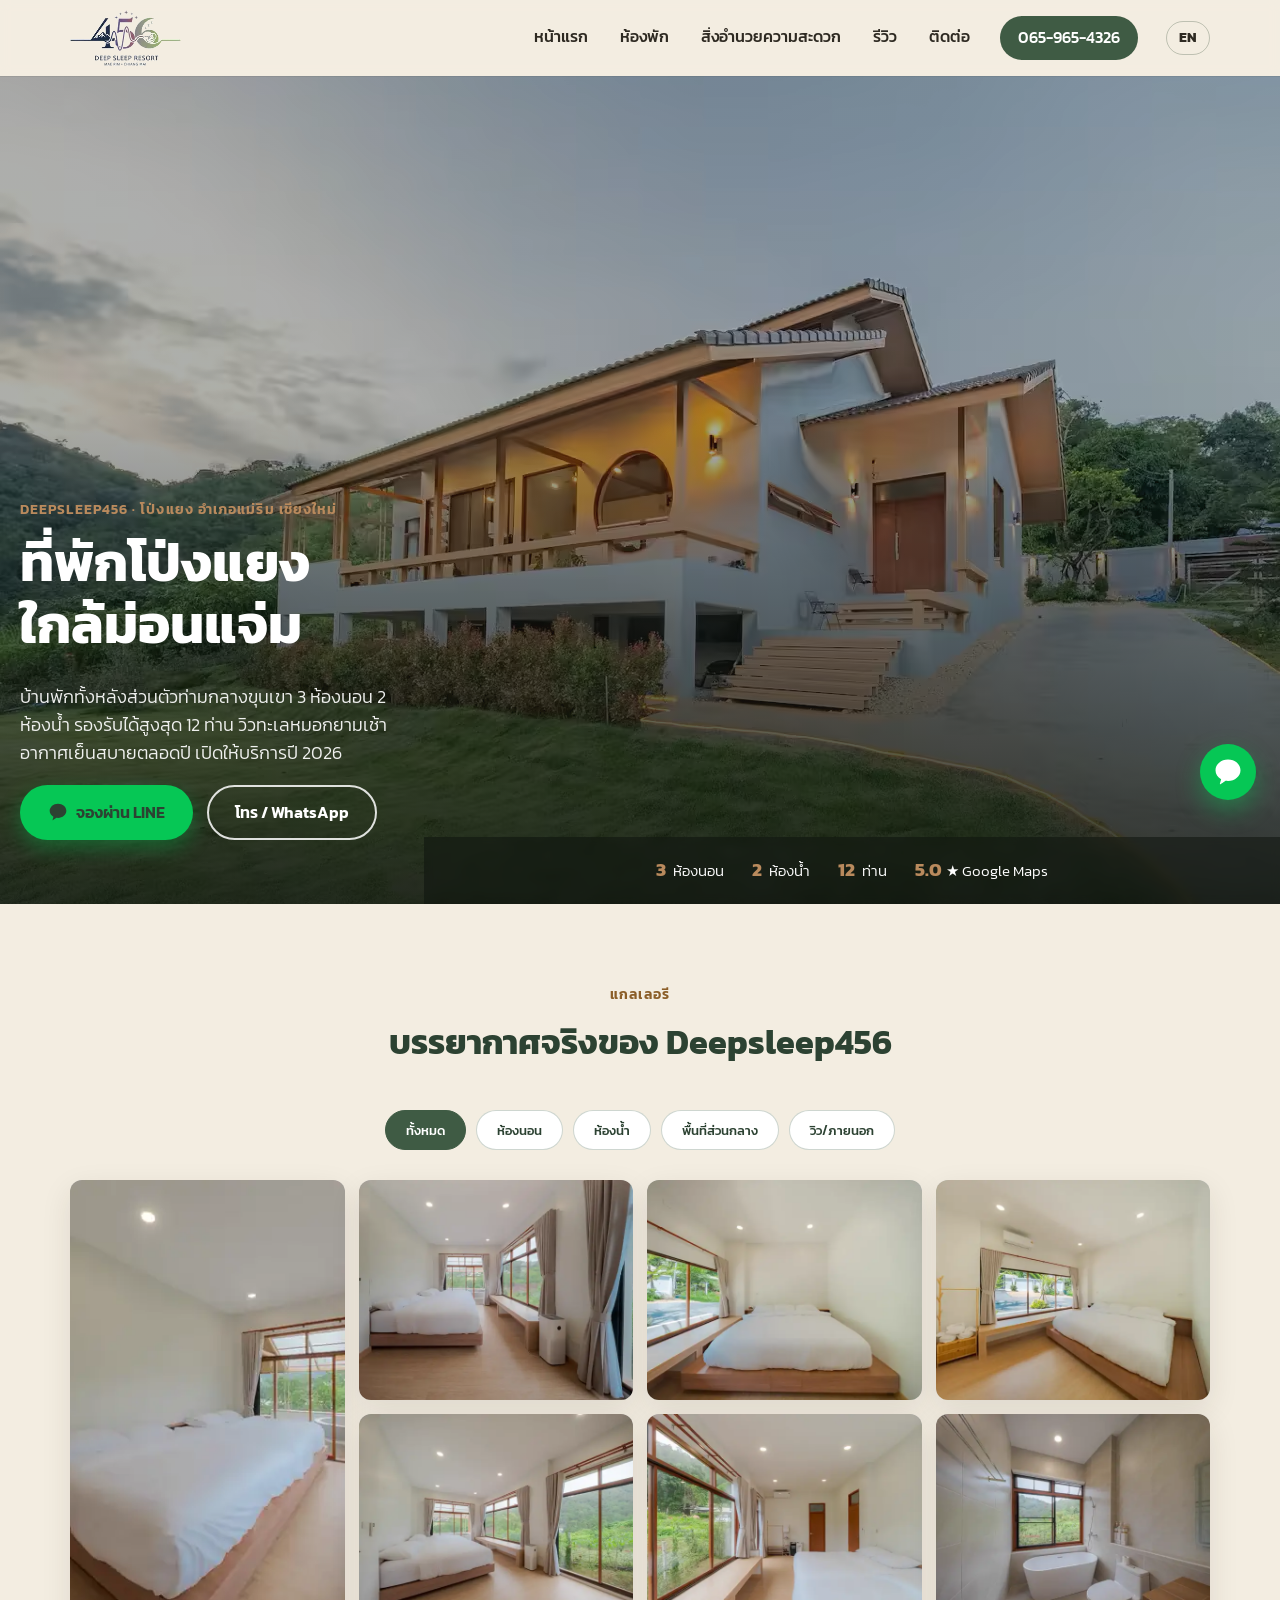
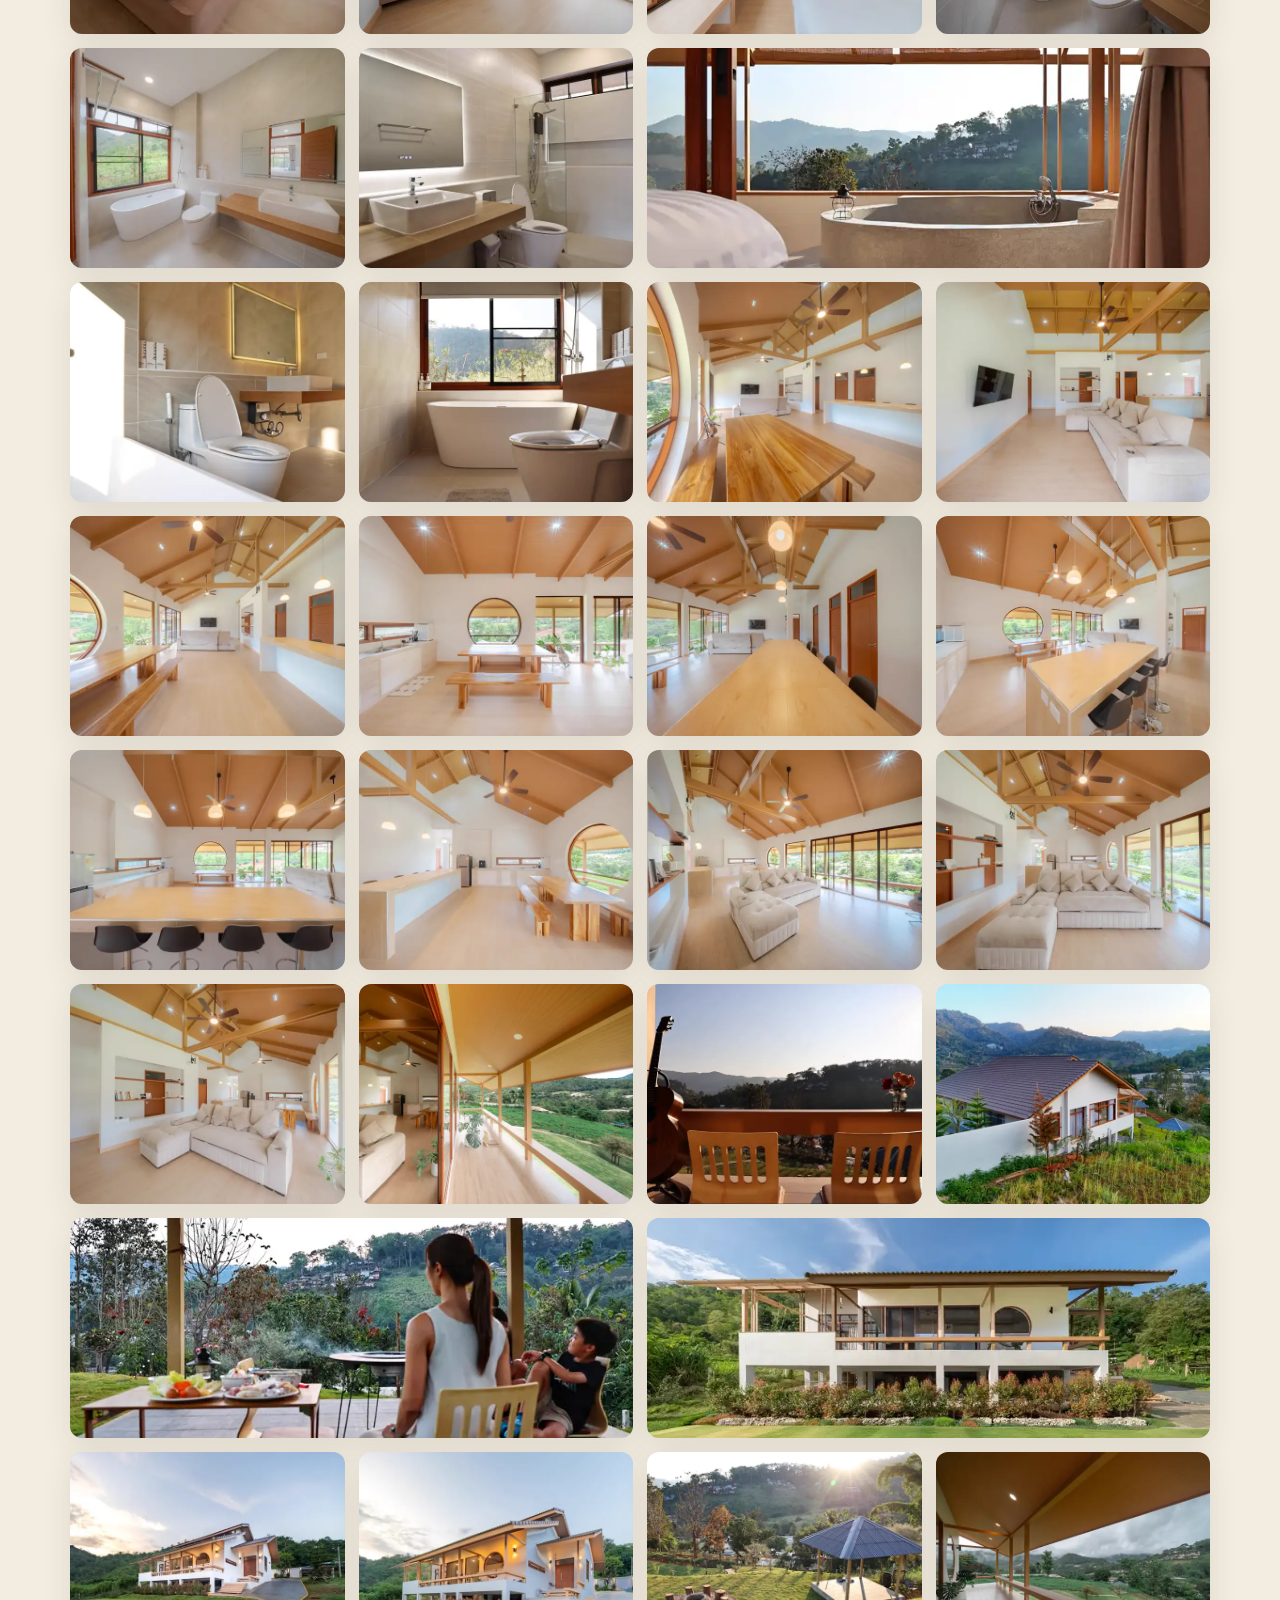
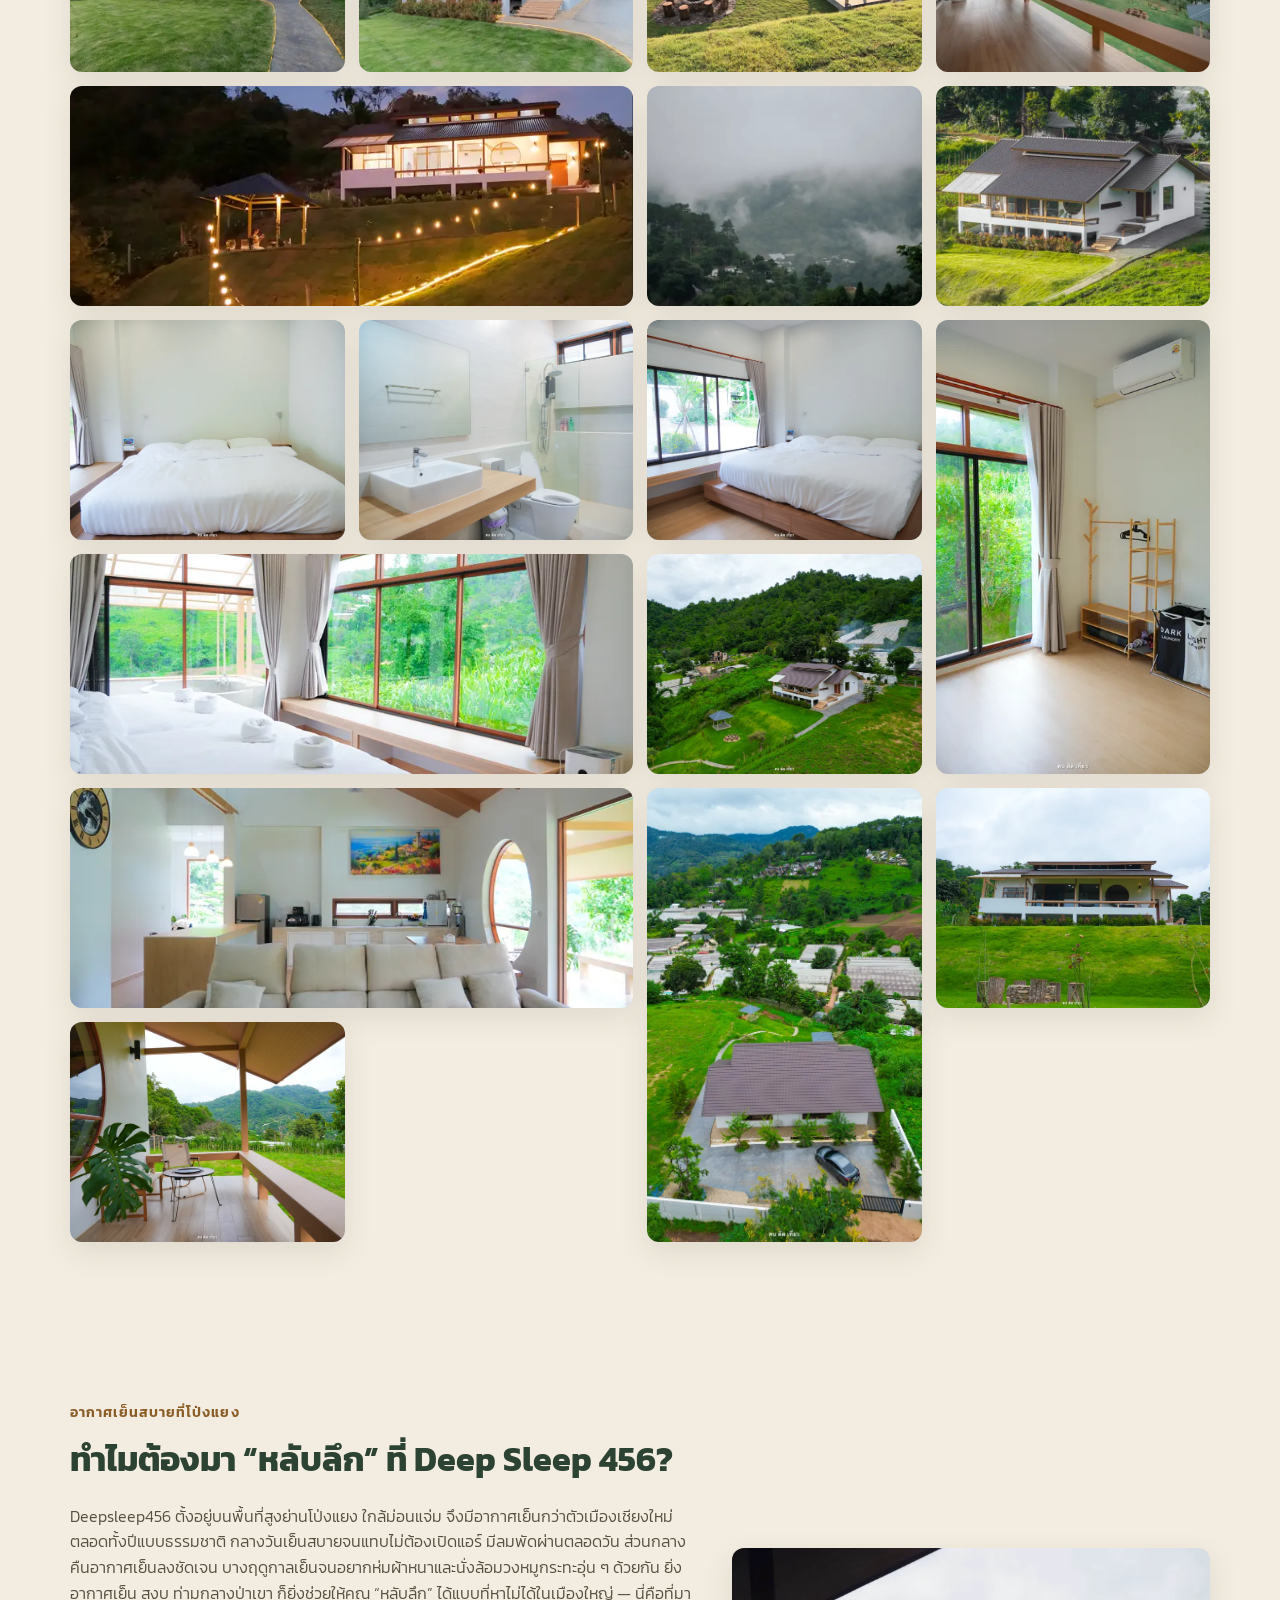
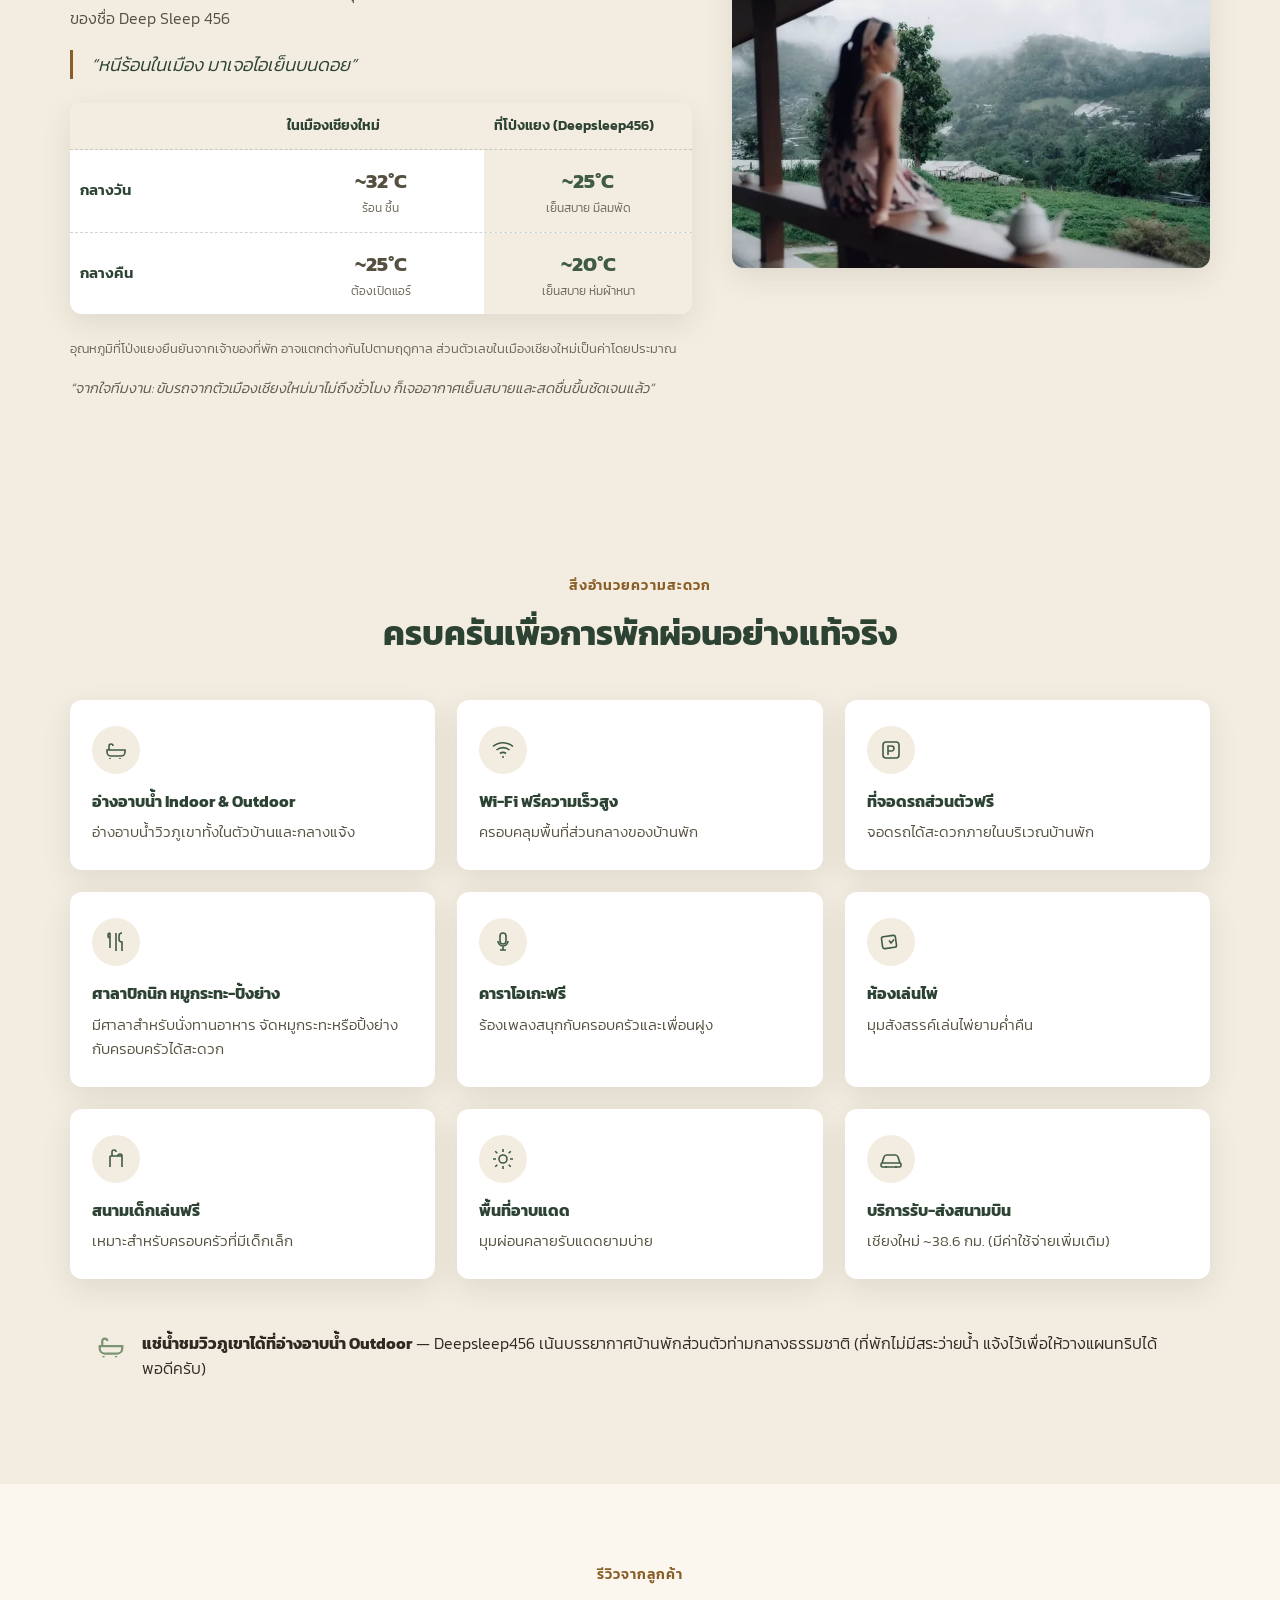
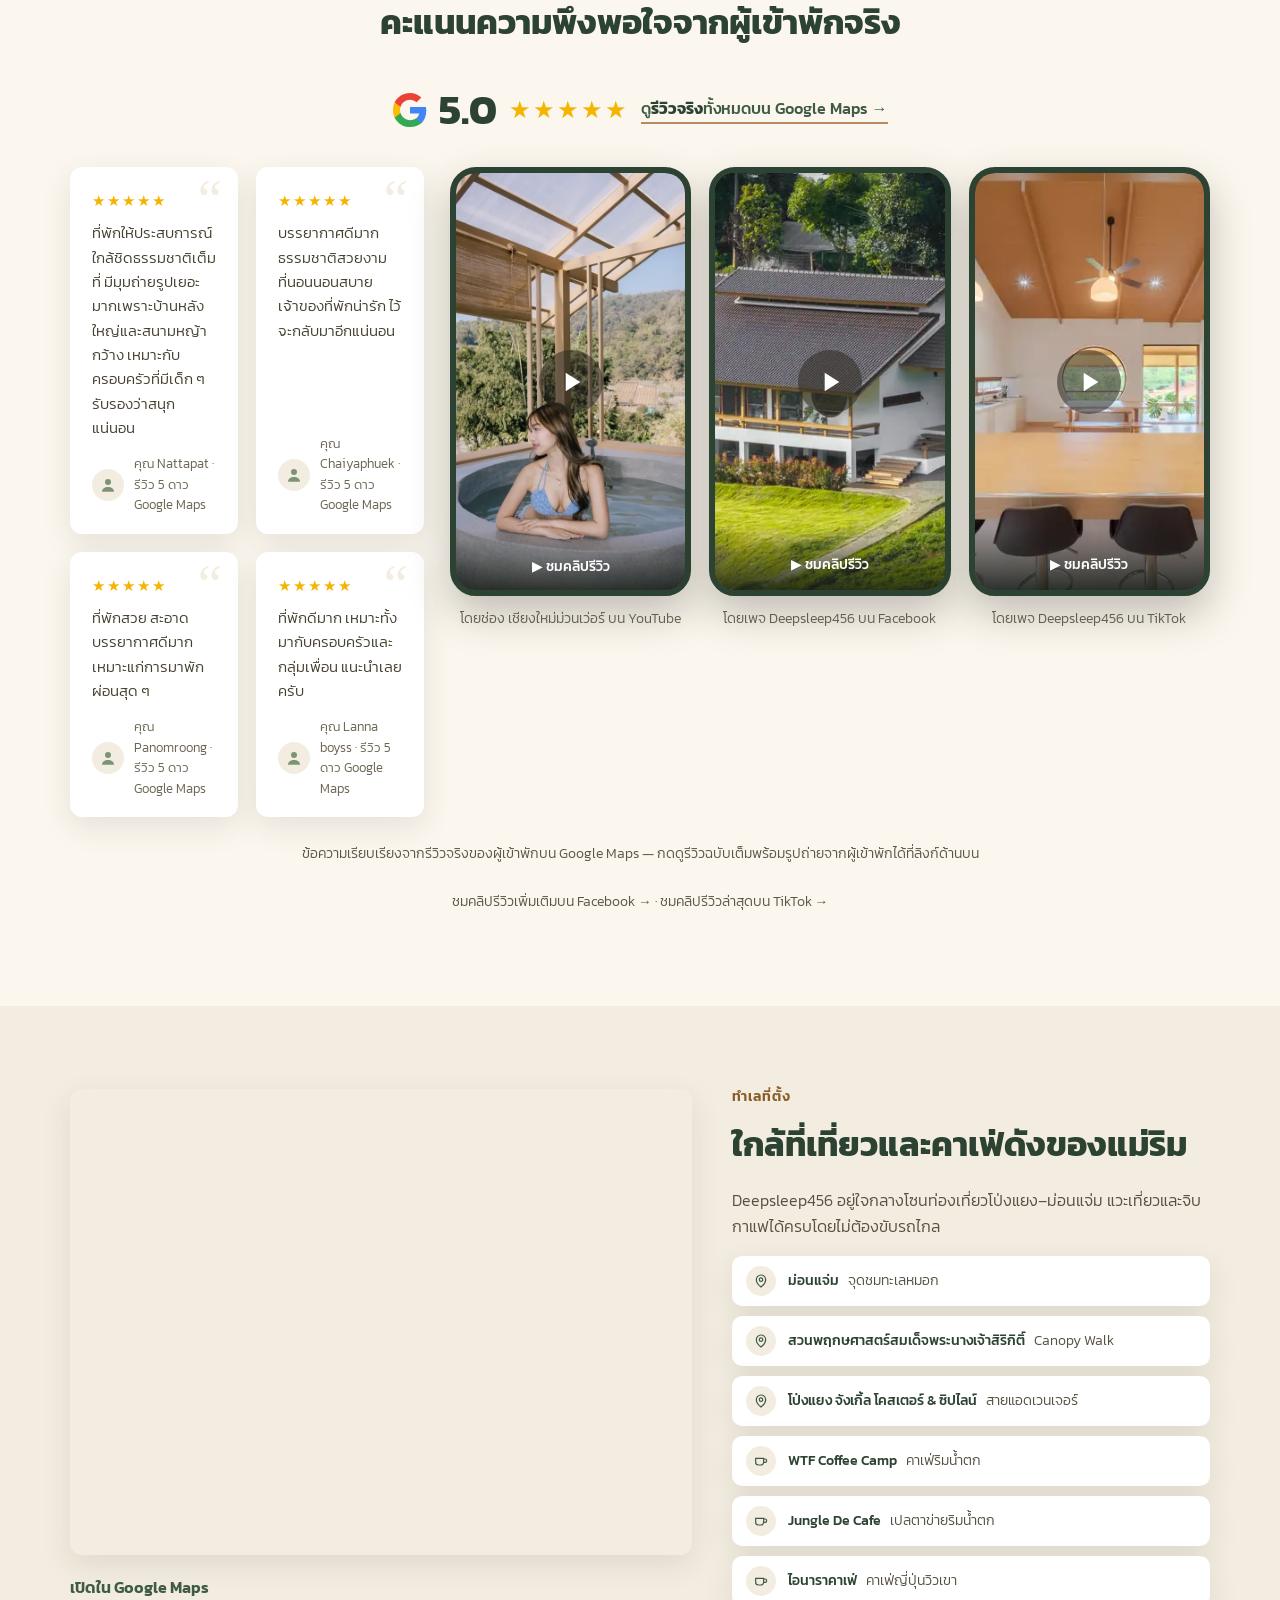
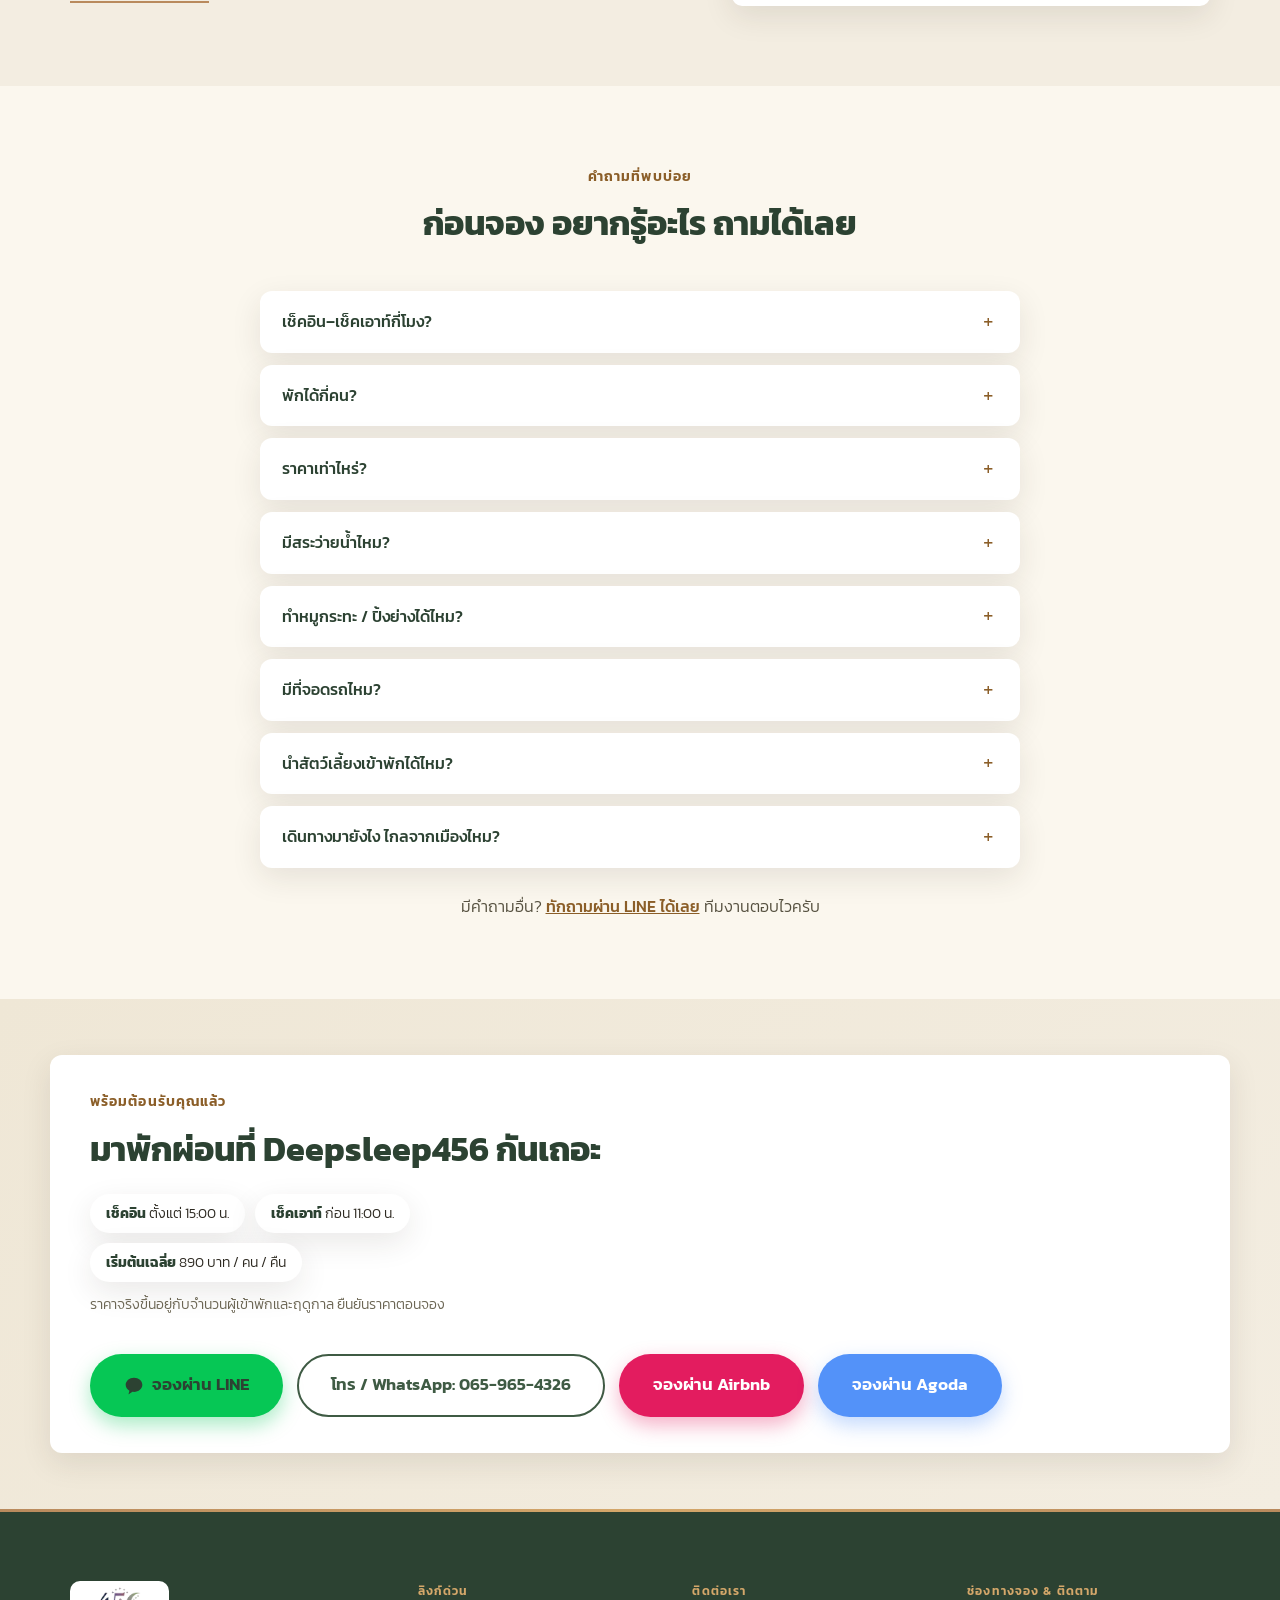
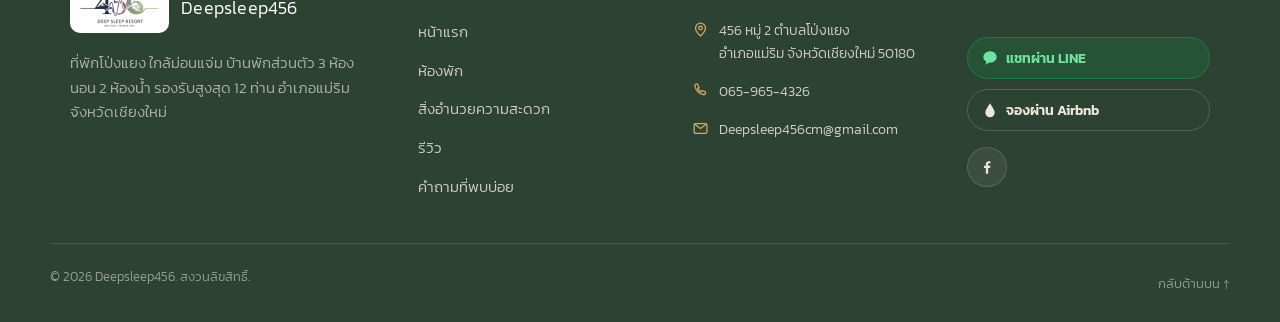
==== commit 0d00417a: "Update review video links: new Facebook clip, TikTok moved to own account Co-Authored-By: Claude Son" ====
--- a/index.html
+++ b/index.html
@@ -156,6 +156,8 @@
 .btn--line:hover { background: var(--color-line-dark); }
 .btn--airbnb { background: #E31C5F; color: #fff; box-shadow: 0 8px 20px rgba(227,28,95,.35); }
 .btn--airbnb:hover { background: #C4174E; }
+.btn--agoda { background: #5392F9; color: #fff; box-shadow: 0 8px 20px rgba(83,146,249,.35); }
+.btn--agoda:hover { background: #3E7BE0; }
 .btn--outline { background: transparent; border-color: rgba(255,255,255,.85); color: #fff; }
 .btn--outline:hover { background: rgba(255,255,255,.12); }
 .btn--lg { padding: 16px 32px; font-size: 1.05rem; }
@@ -1003,7 +1005,7 @@
             <p class="reviews__video-caption">โดยช่อง เชียงใหม่ม่วนเว่อร์ บน YouTube</p>
           </div>
           <div class="reviews__video">
-            <a class="video-facade" href="https://www.facebook.com/reel/2851381501876156/" target="_blank" rel="noopener" aria-label="ชมคลิปรีวิว Deepsleep456 บน Facebook">
+            <a class="video-facade" href="https://www.facebook.com/share/r/18fHNPGj8e/" target="_blank" rel="noopener" aria-label="ชมคลิปรีวิว Deepsleep456 บน Facebook">
               <img src="images/exterior/drone-aerial-thumb.webp" alt="วิดีโอรีวิวที่พัก Deepsleep456 บน Facebook" loading="lazy">
               <span class="video-facade__play" aria-hidden="true"><svg viewBox="0 0 24 24" fill="currentColor"><path d="M8 5v14l11-7z"/></svg></span>
               <span class="video-facade__label" aria-hidden="true">▶ ชมคลิปรีวิว</span>
@@ -1011,17 +1013,17 @@
             <p class="reviews__video-caption">โดยเพจ Deepsleep456 บน Facebook</p>
           </div>
           <div class="reviews__video">
-            <a class="video-facade" href="https://www.tiktok.com/@kontidtiew/video/7668707704415866120" target="_blank" rel="noopener" aria-label="ชมคลิปรีวิว Deepsleep456 บน TikTok">
-              <img src="images/common/kitchen-counter-thumb.webp" alt="วิดีโอรีวิวที่พัก Deepsleep456 โดยเพจ ฅนติดเที่ยว บน TikTok" loading="lazy">
+            <a class="video-facade" href="https://www.tiktok.com/@deepsleep456cm/video/7668909296712797447" target="_blank" rel="noopener" aria-label="ชมคลิปรีวิว Deepsleep456 บน TikTok">
+              <img src="images/common/kitchen-counter-thumb.webp" alt="วิดีโอรีวิวที่พัก Deepsleep456 บน TikTok" loading="lazy">
               <span class="video-facade__play" aria-hidden="true"><svg viewBox="0 0 24 24" fill="currentColor"><path d="M8 5v14l11-7z"/></svg></span>
               <span class="video-facade__label" aria-hidden="true">▶ ชมคลิปรีวิว</span>
             </a>
-            <p class="reviews__video-caption">โดยเพจ ฅนติดเที่ยว บน TikTok</p>
+            <p class="reviews__video-caption">โดยเพจ Deepsleep456 บน TikTok</p>
           </div>
         </div>
       </div>
       <p class="reviews__note">ข้อความเรียบเรียงจากรีวิวจริงของผู้เข้าพักบน Google Maps — กดดูรีวิวฉบับเต็มพร้อมรูปถ่ายจากผู้เข้าพักได้ที่ลิงก์ด้านบน</p>
-      <p class="reviews__note"><a href="https://www.facebook.com/reel/2851381501876156/" target="_blank" rel="noopener">ชมคลิปรีวิวเพิ่มเติมบน Facebook →</a> · <a href="https://www.tiktok.com/@kontidtiew/video/7668707704415866120" target="_blank" rel="noopener">ชมคลิปรีวิวล่าสุดบน TikTok →</a></p>
+      <p class="reviews__note"><a href="https://www.facebook.com/share/r/18fHNPGj8e/" target="_blank" rel="noopener">ชมคลิปรีวิวเพิ่มเติมบน Facebook →</a> · <a href="https://www.tiktok.com/@deepsleep456cm/video/7668909296712797447" target="_blank" rel="noopener">ชมคลิปรีวิวล่าสุดบน TikTok →</a></p>
     </div>
   </section>
 
@@ -1110,6 +1112,7 @@
         </a>
         <a class="btn btn--outline btn--lg" href="tel:+66659654326" data-confirm="phone">โทร / WhatsApp: 065-965-4326</a>
         <a class="btn btn--airbnb btn--lg" href="https://airbnb.com/h/deepsleep456" target="_blank" rel="noopener">จองผ่าน Airbnb</a>
+        <a class="btn btn--agoda btn--lg" href="https://www.agoda.com/th-th/deepsleep456/hotel/chiang-mai-th.html?cid=1917615" target="_blank" rel="noopener">จองผ่าน Agoda</a>
       </div>
     </div>
   </section>
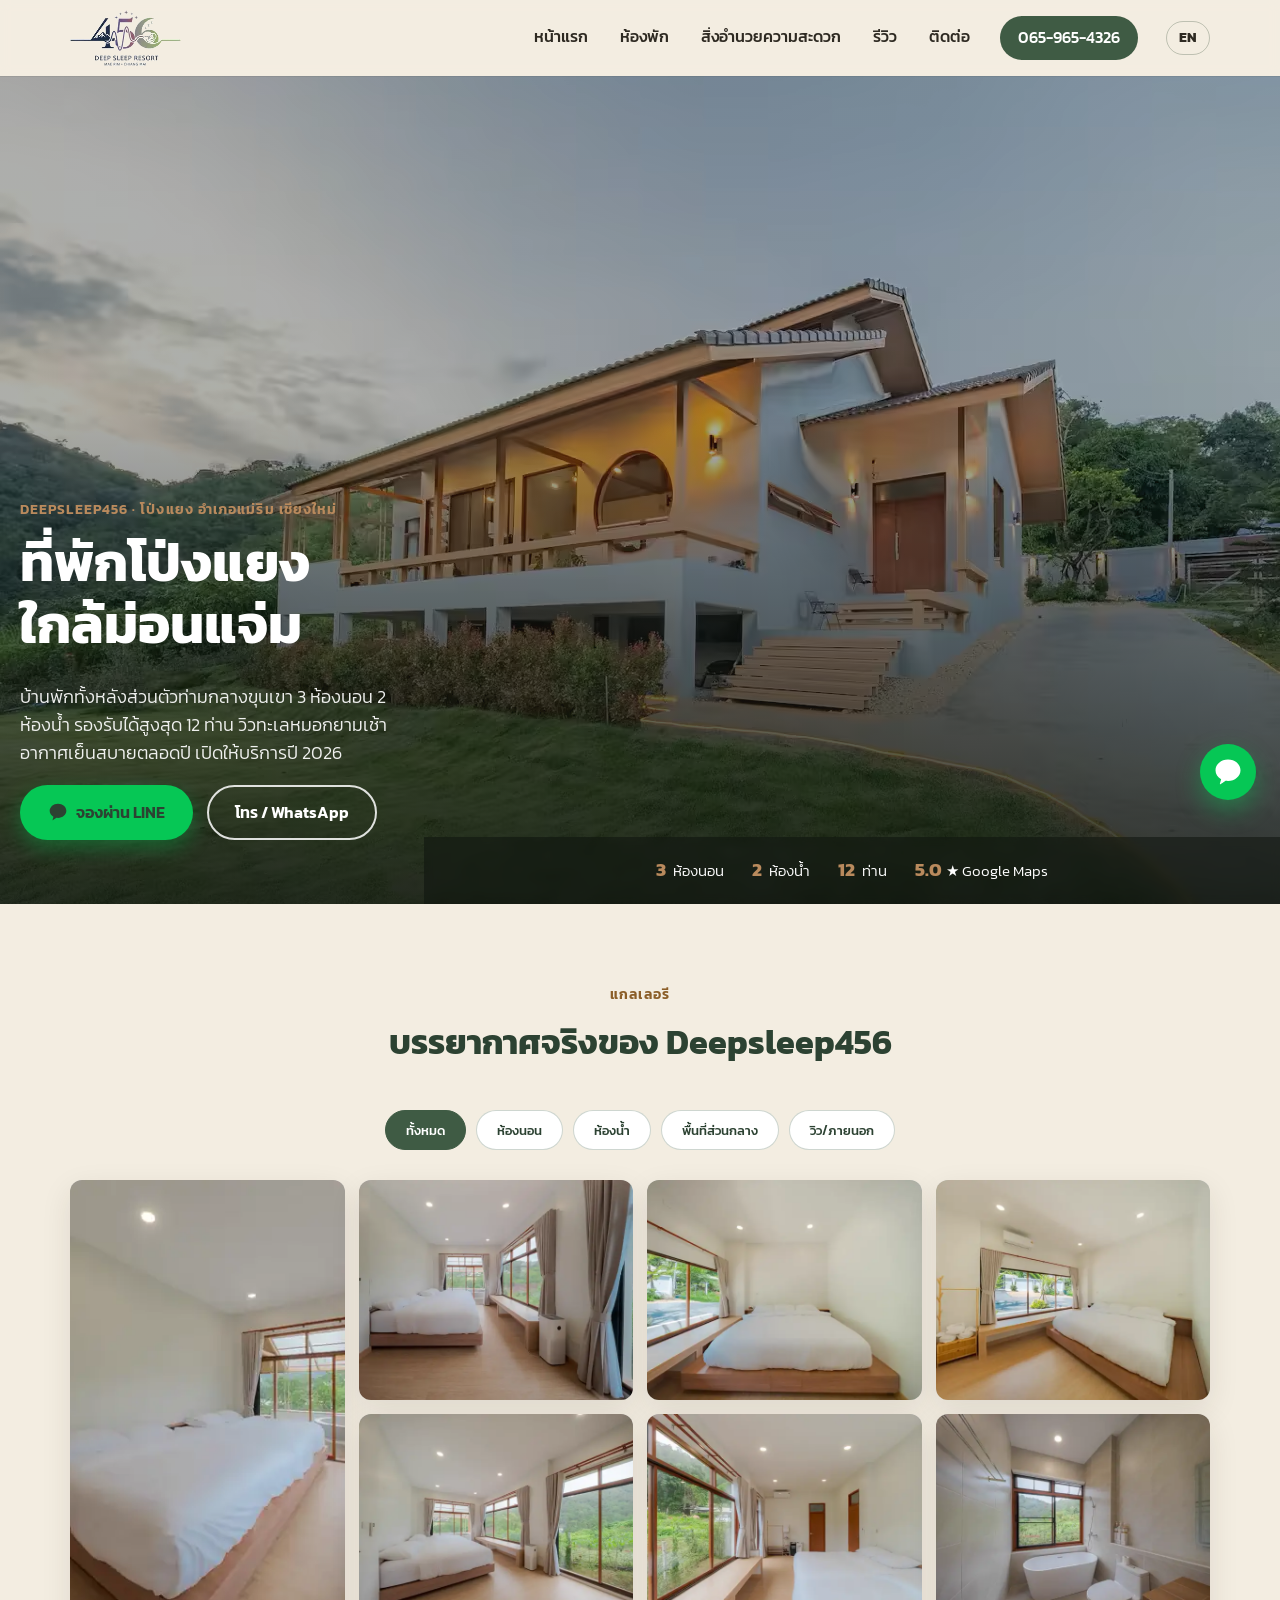
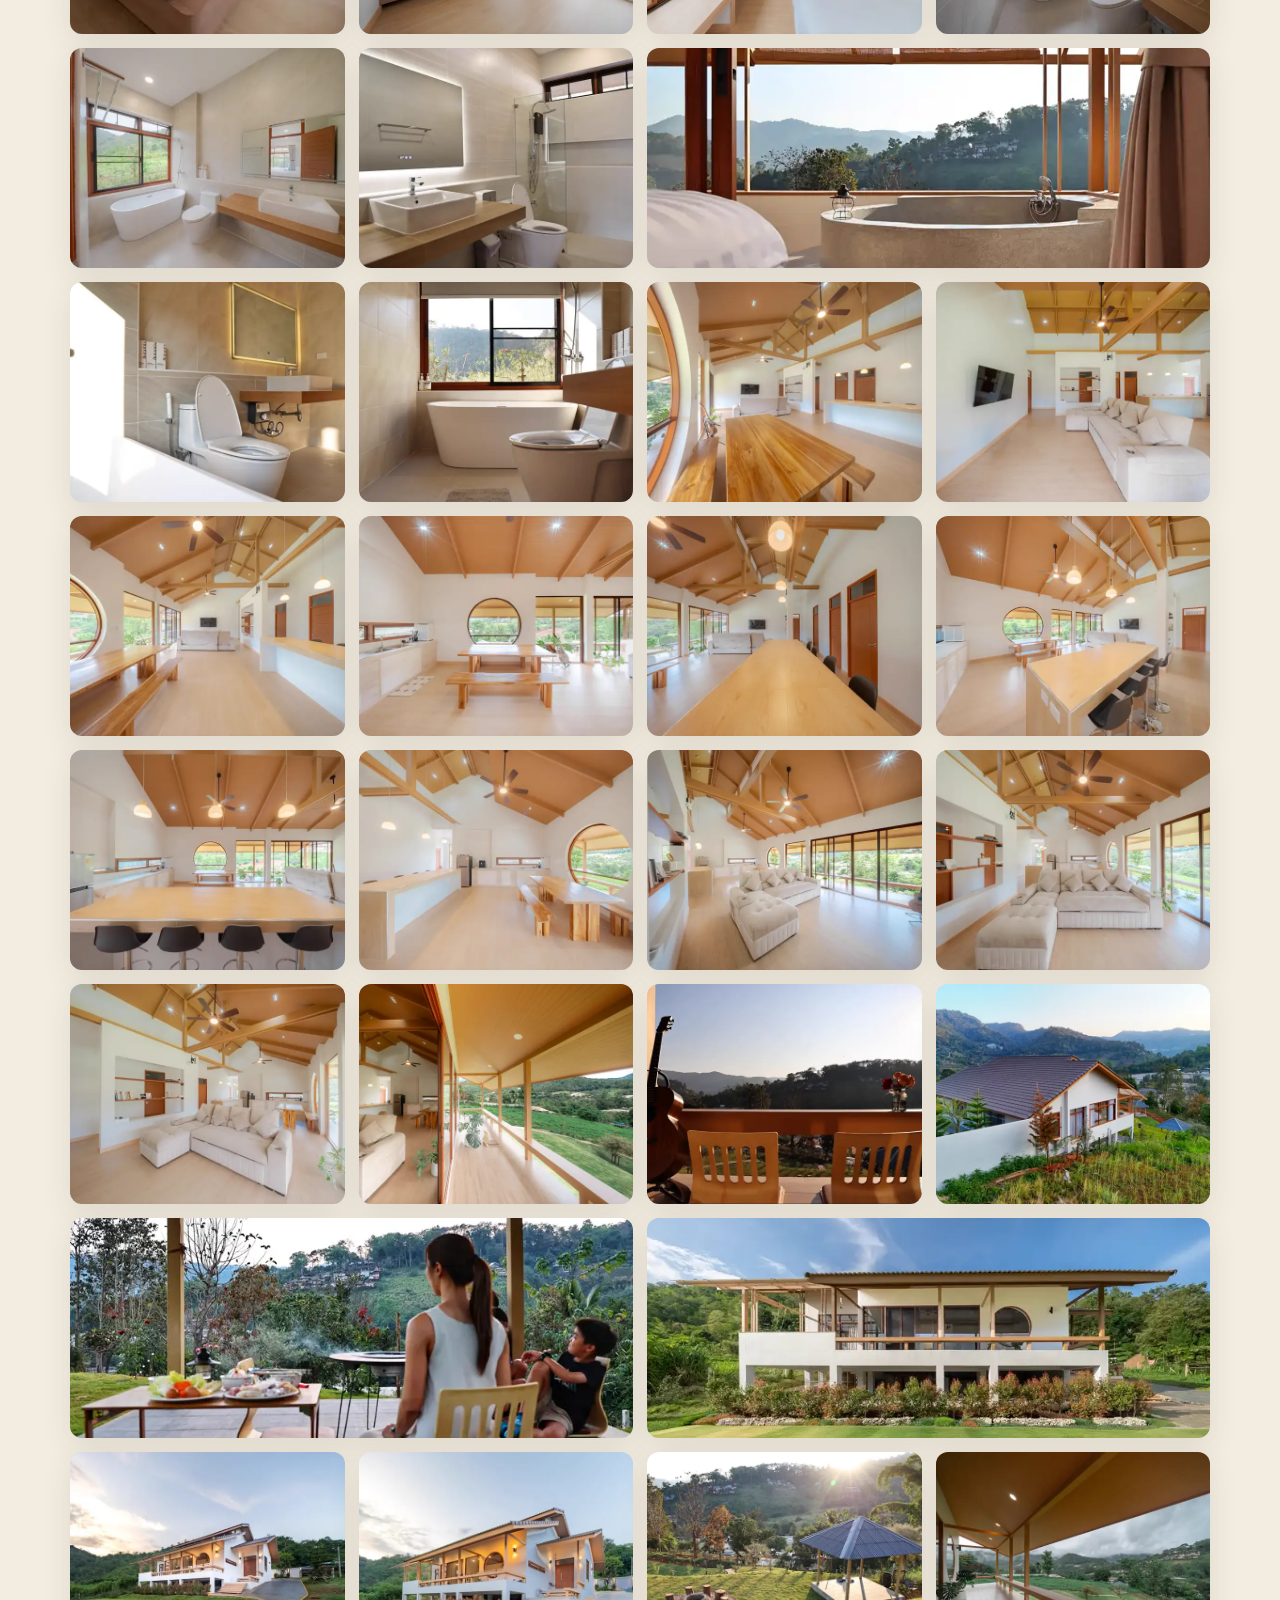
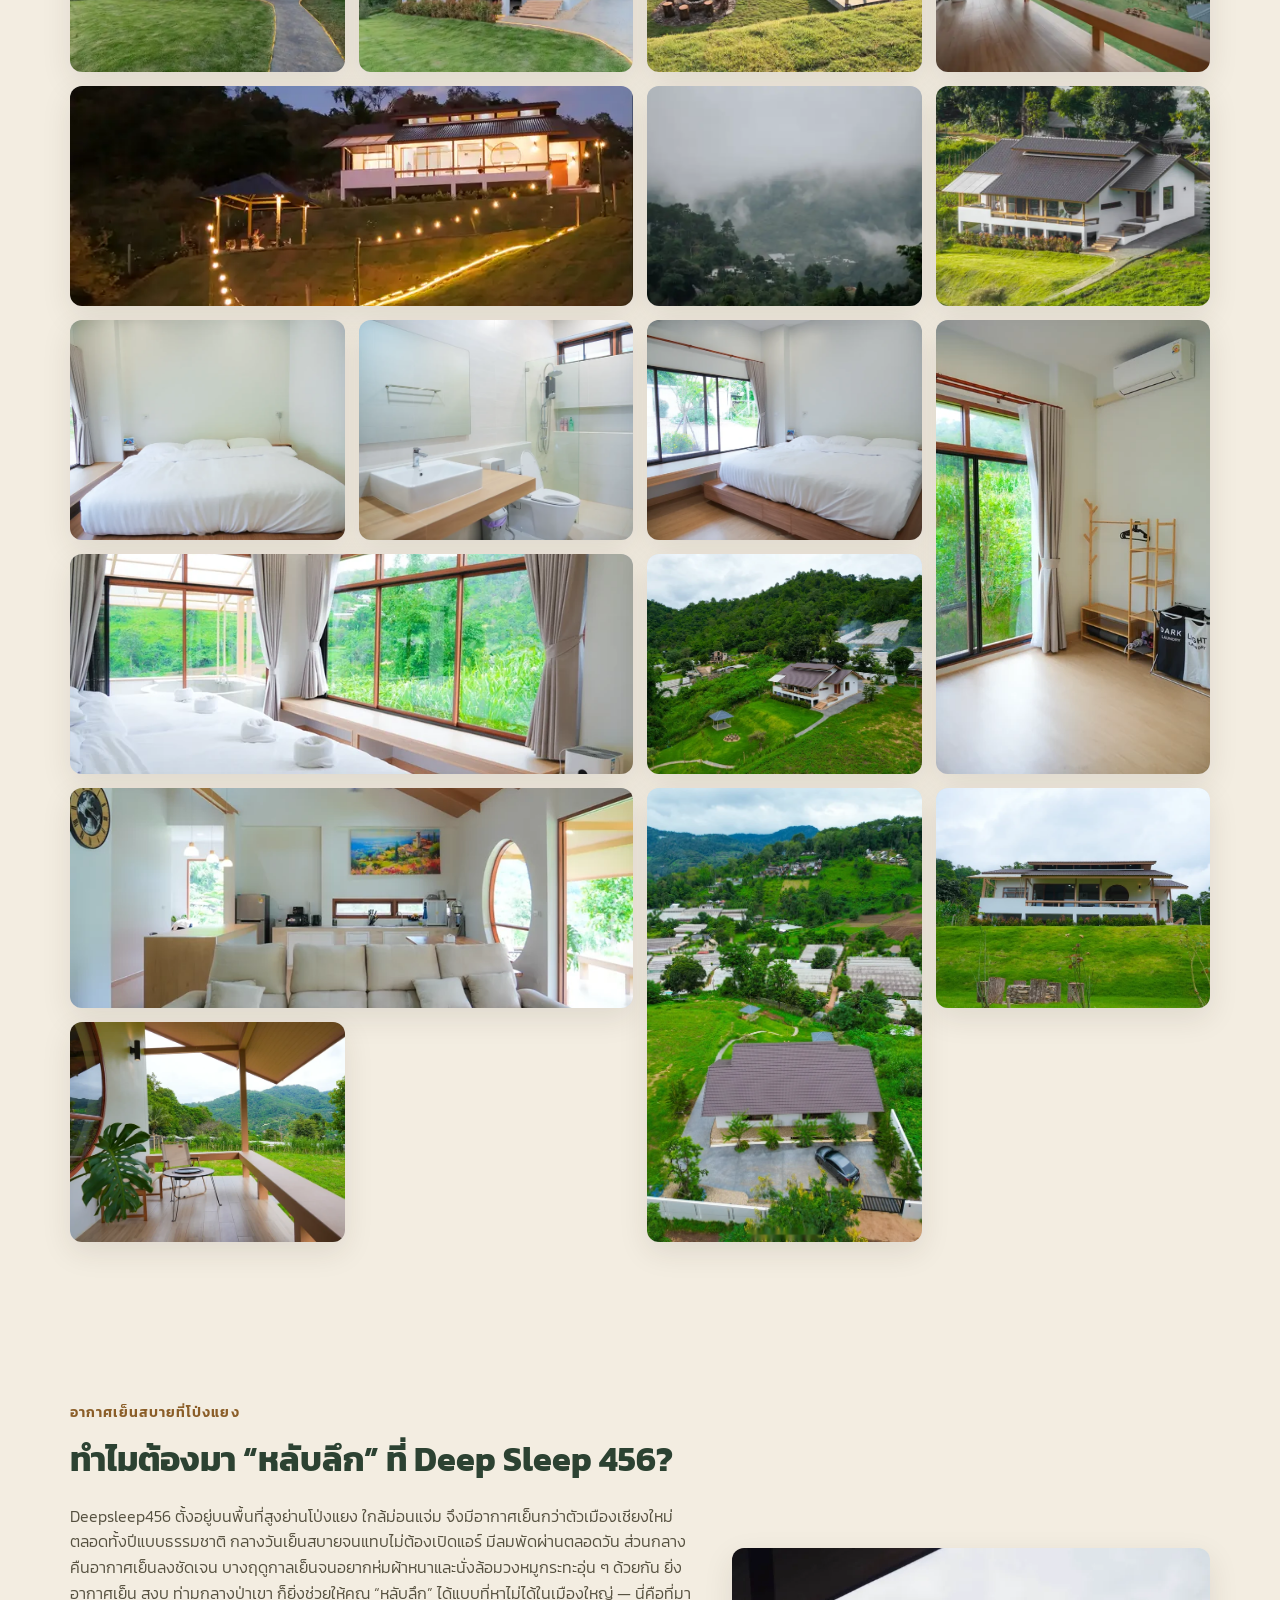
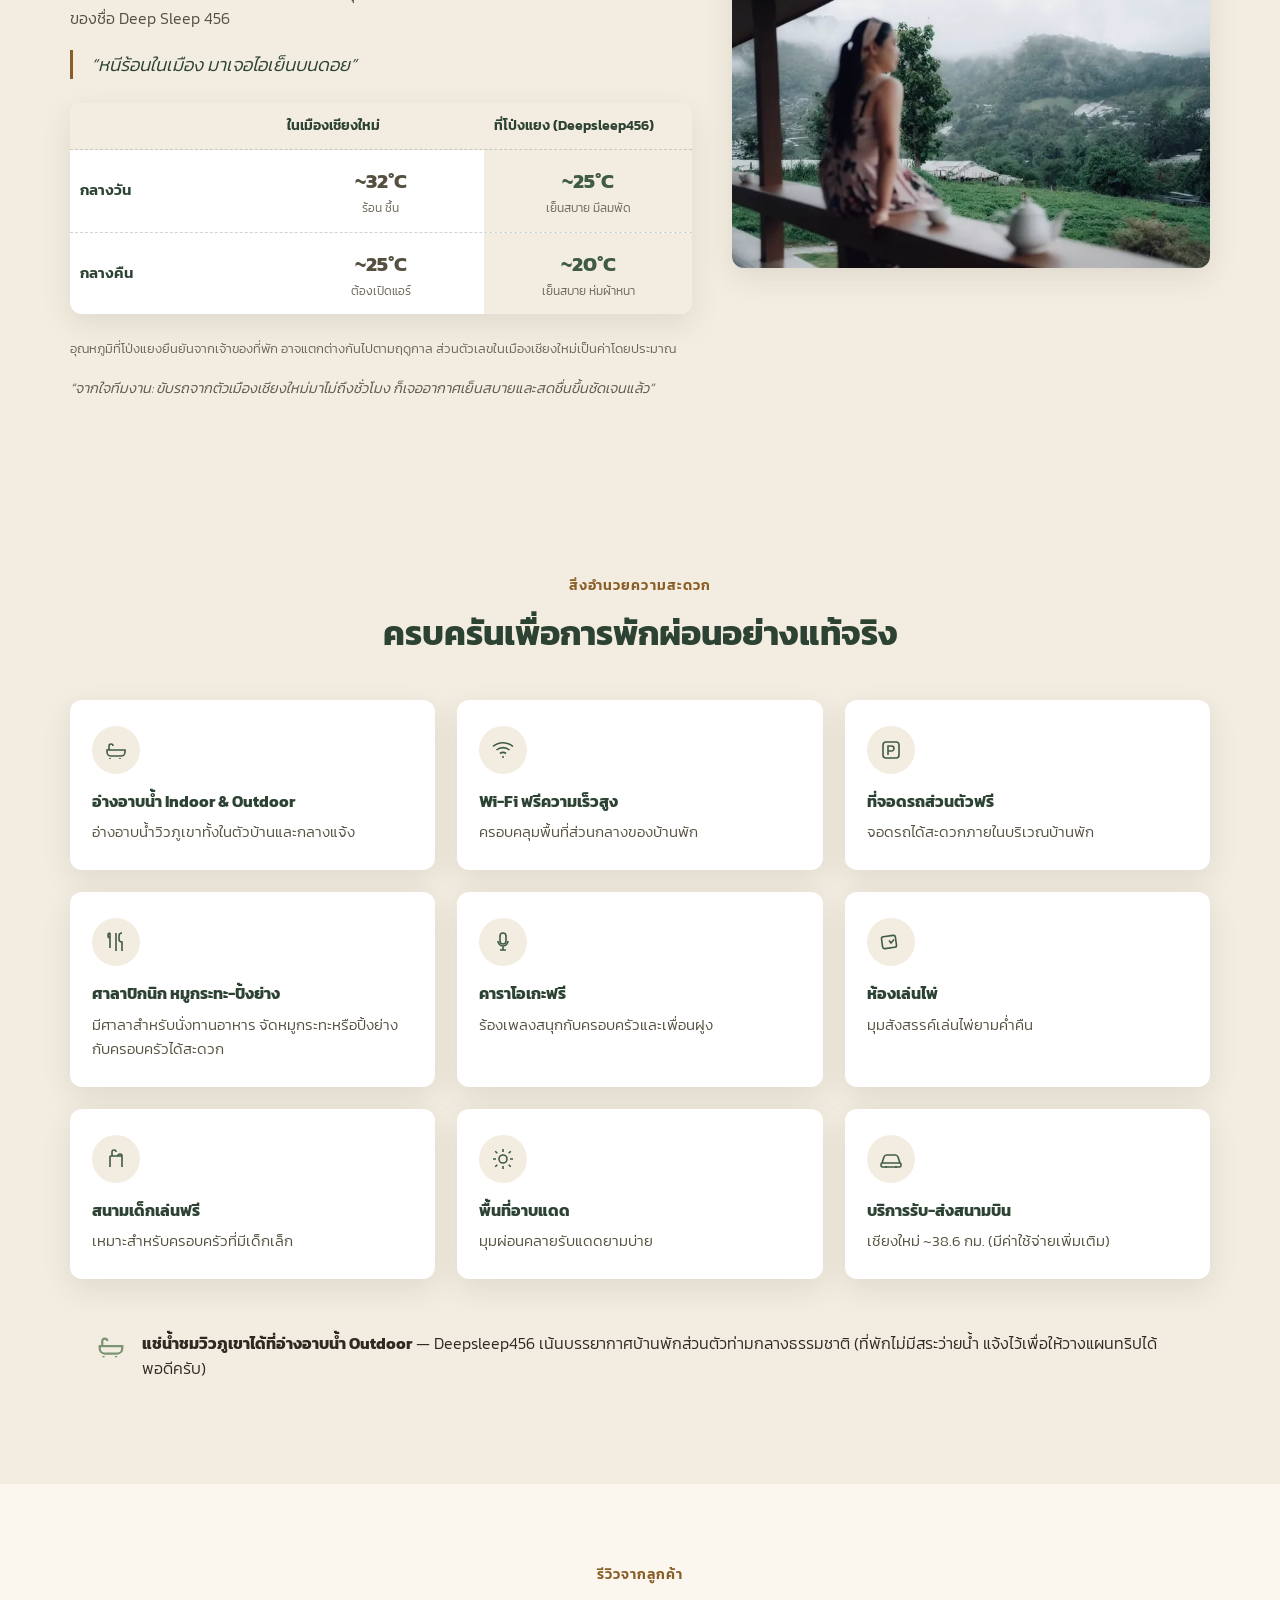
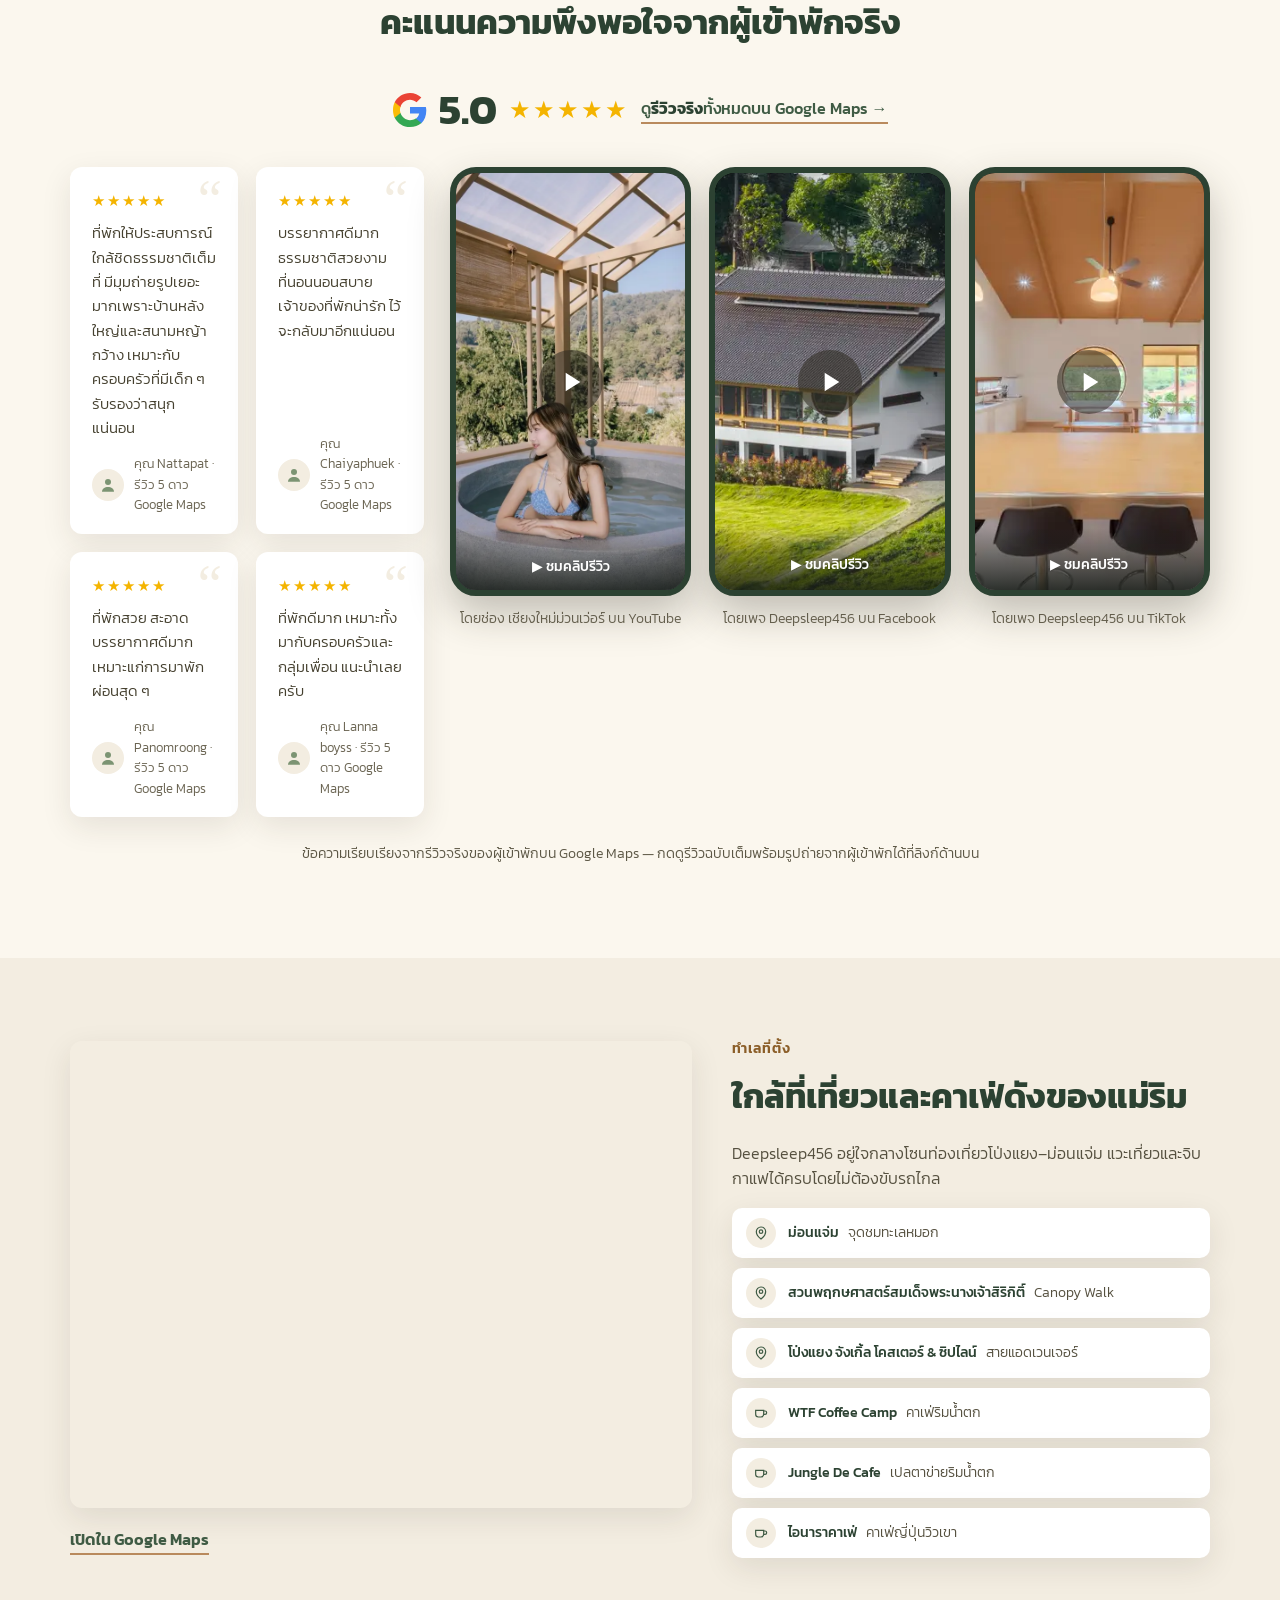
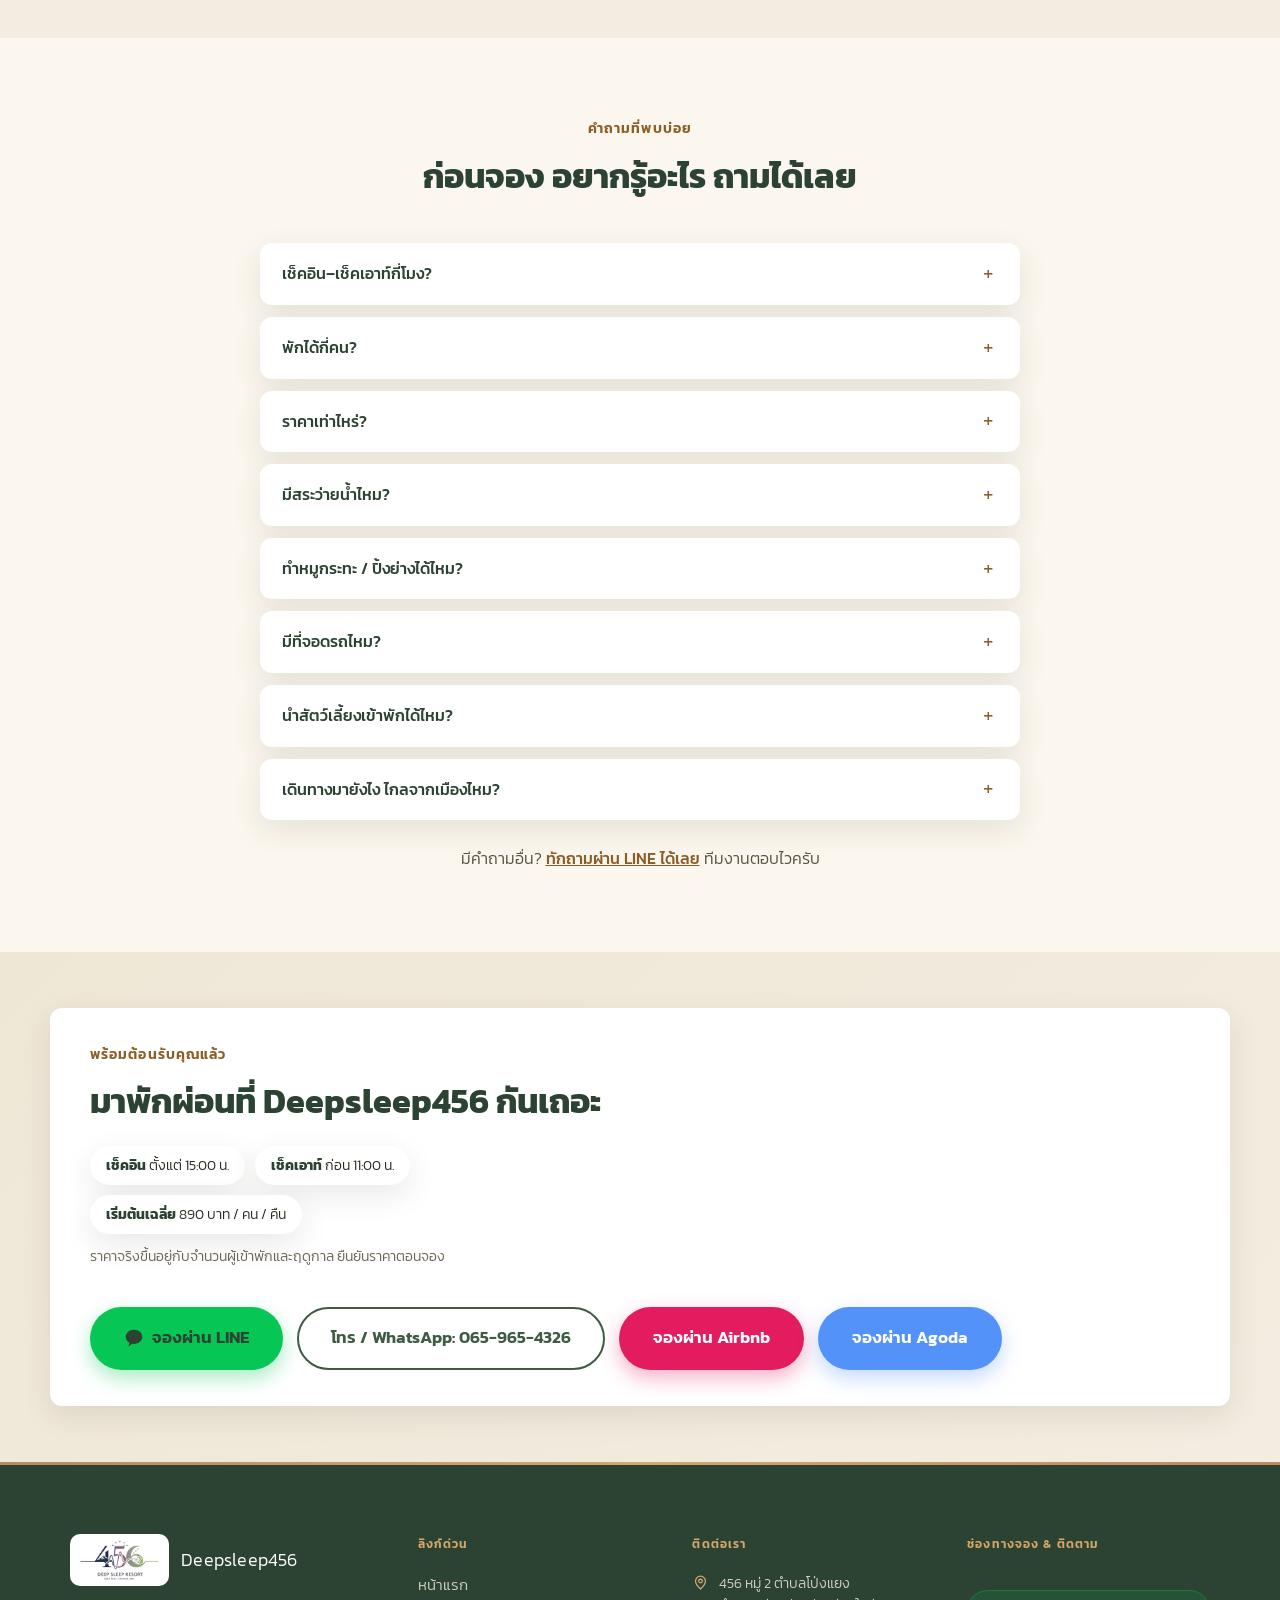
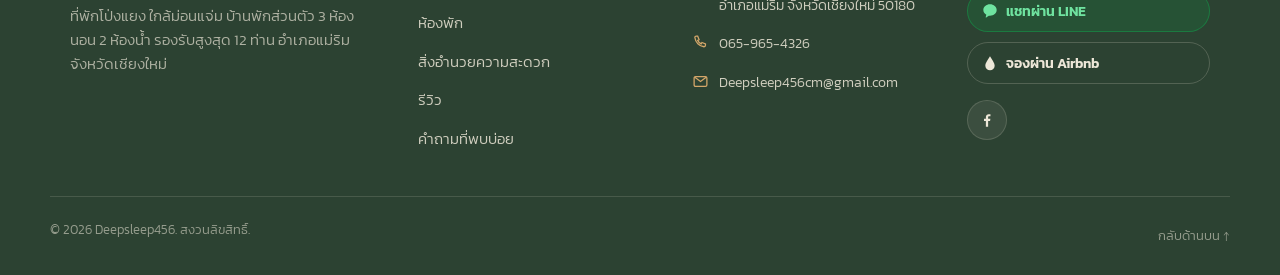
==== commit 30758123: "Remove redundant Facebook/TikTok note links under review videos Same links already appear as clickab" ====
--- a/index.html
+++ b/index.html
@@ -1023,7 +1023,6 @@
         </div>
       </div>
       <p class="reviews__note">ข้อความเรียบเรียงจากรีวิวจริงของผู้เข้าพักบน Google Maps — กดดูรีวิวฉบับเต็มพร้อมรูปถ่ายจากผู้เข้าพักได้ที่ลิงก์ด้านบน</p>
-      <p class="reviews__note"><a href="https://www.facebook.com/share/r/18fHNPGj8e/" target="_blank" rel="noopener">ชมคลิปรีวิวเพิ่มเติมบน Facebook →</a> · <a href="https://www.tiktok.com/@deepsleep456cm/video/7668909296712797447" target="_blank" rel="noopener">ชมคลิปรีวิวล่าสุดบน TikTok →</a></p>
     </div>
   </section>
 
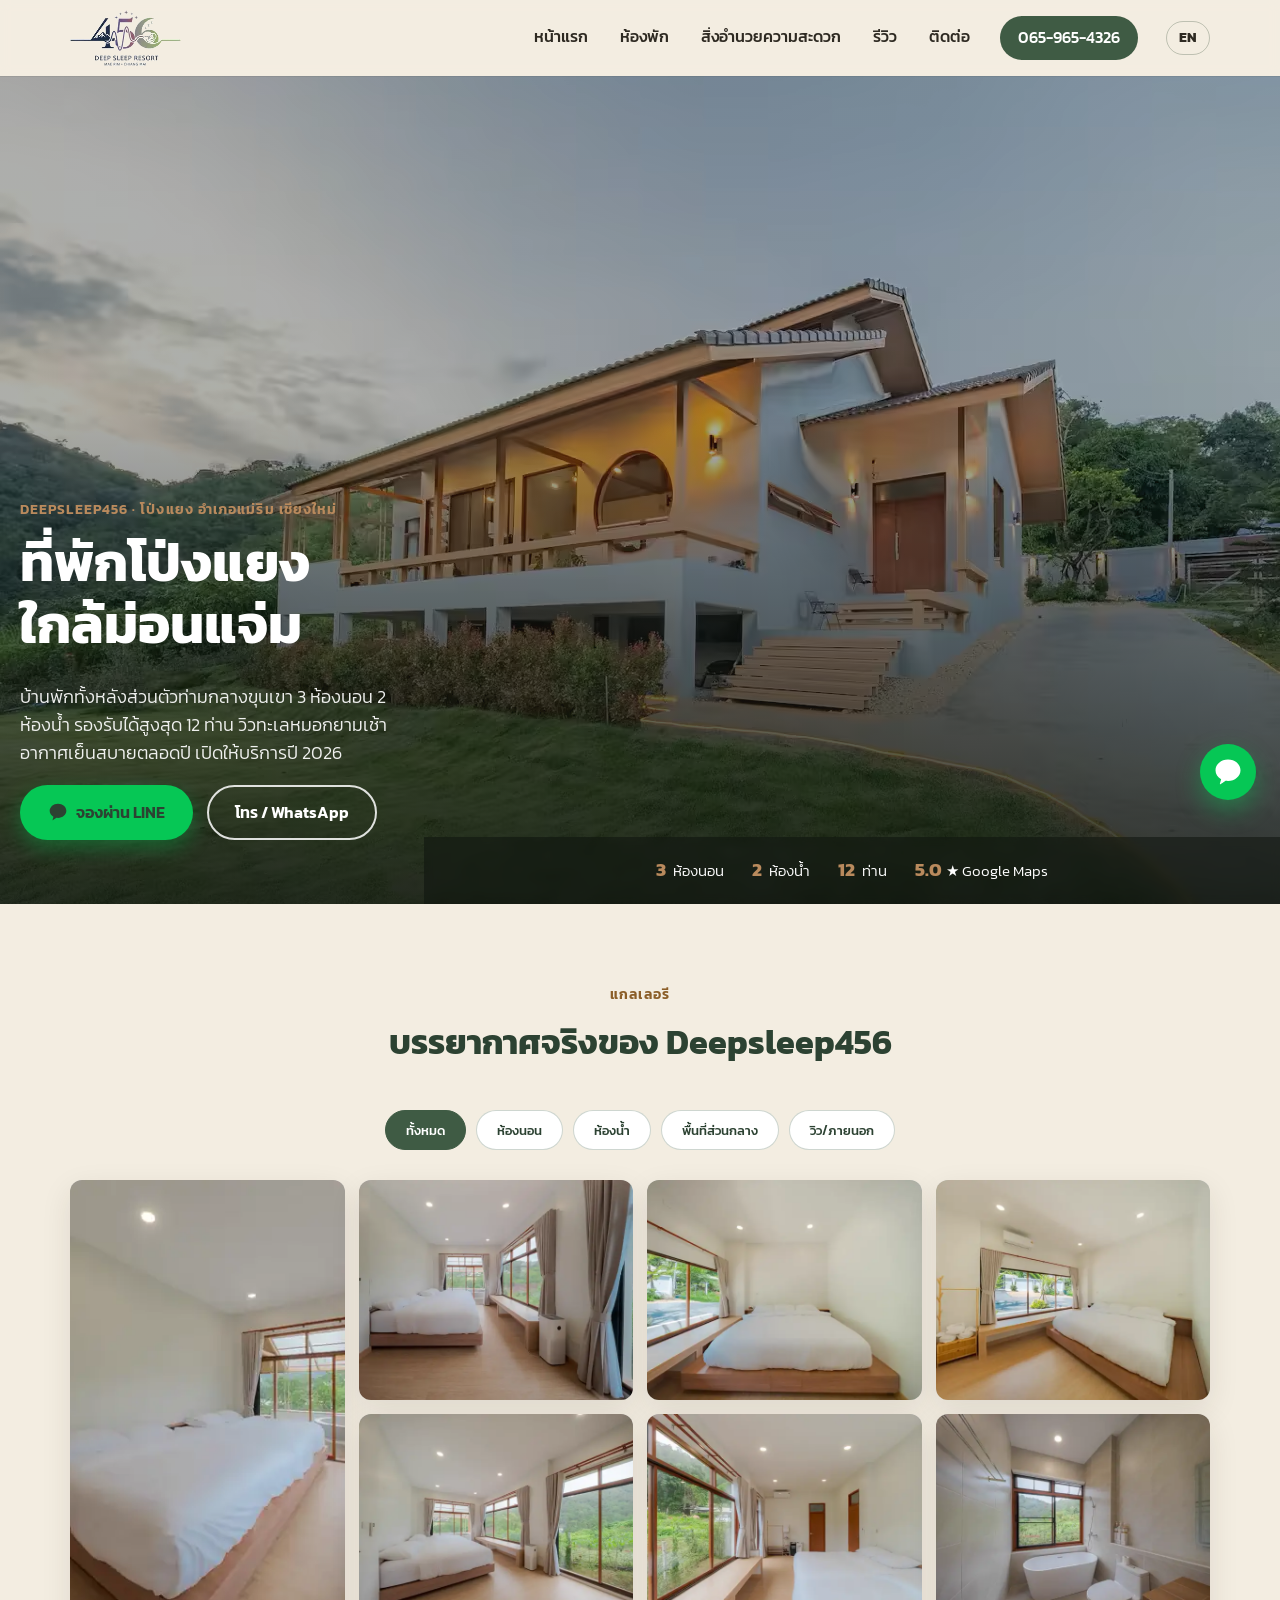
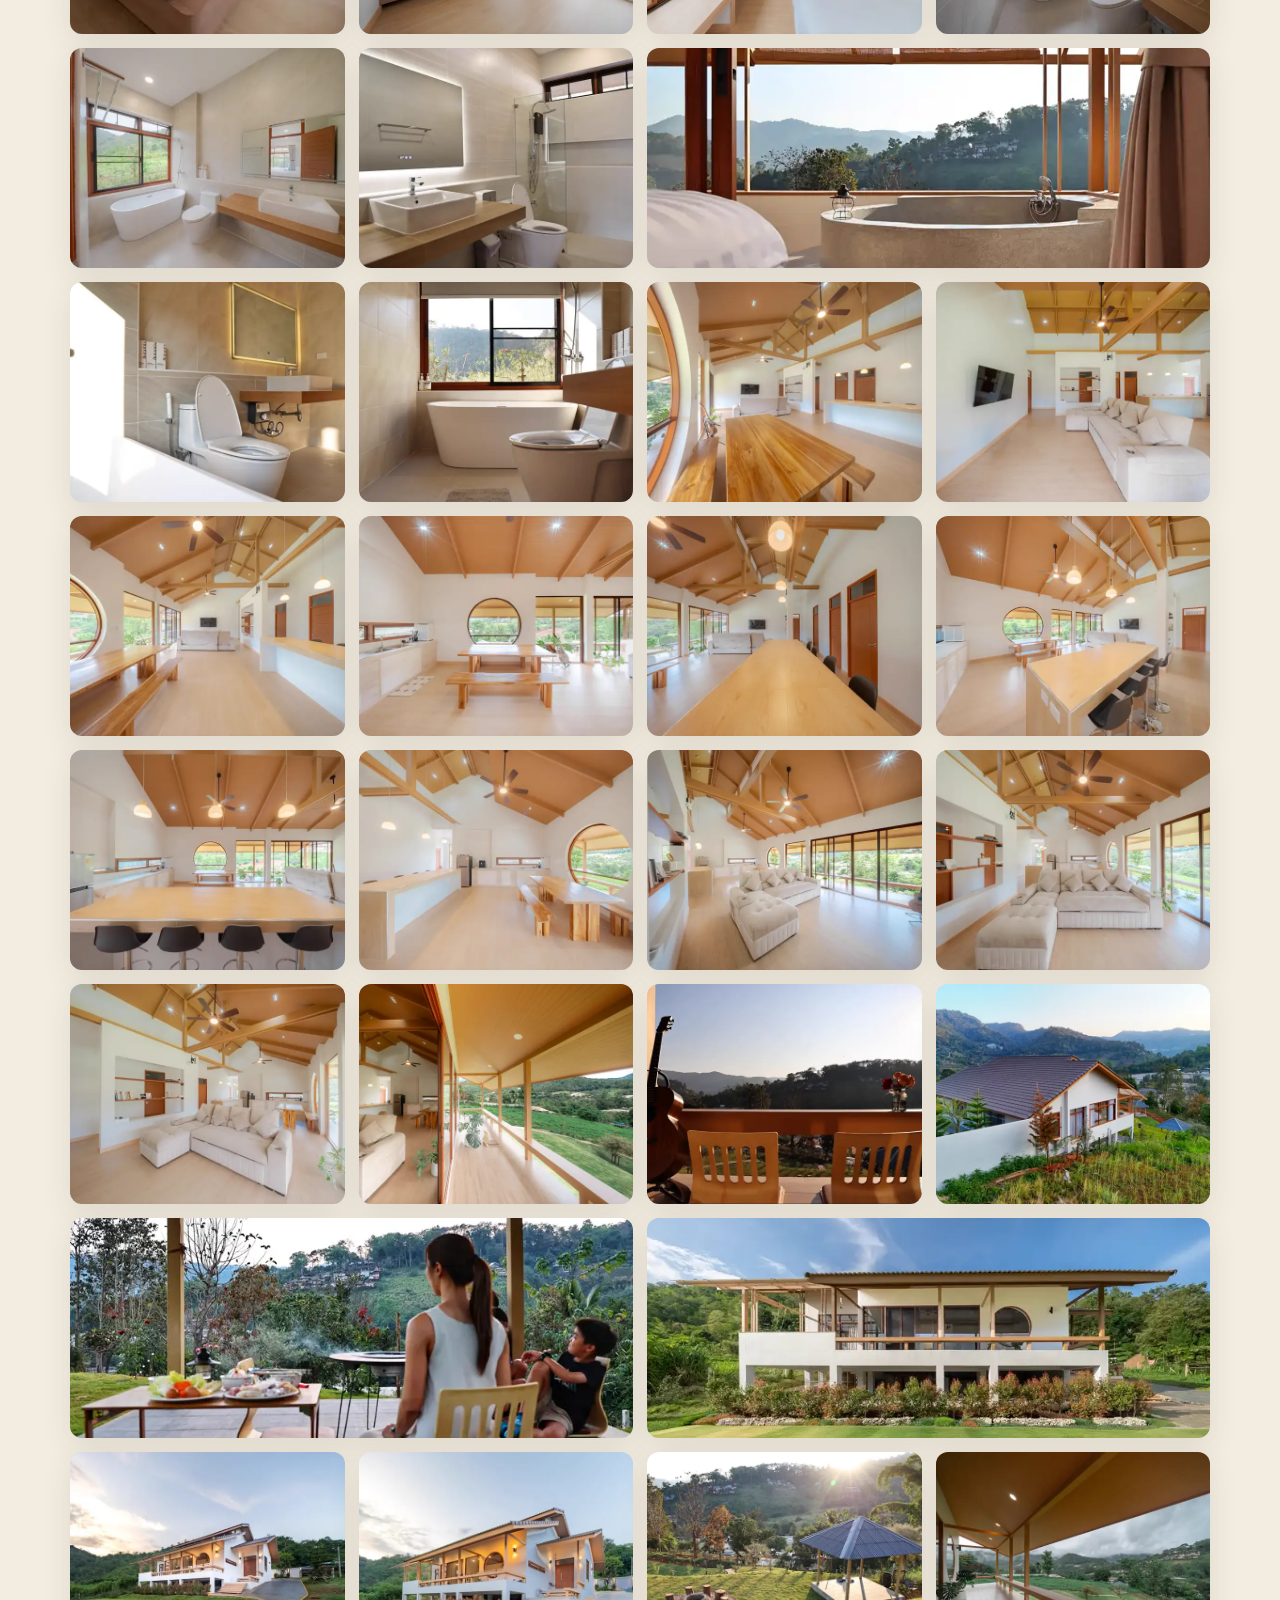
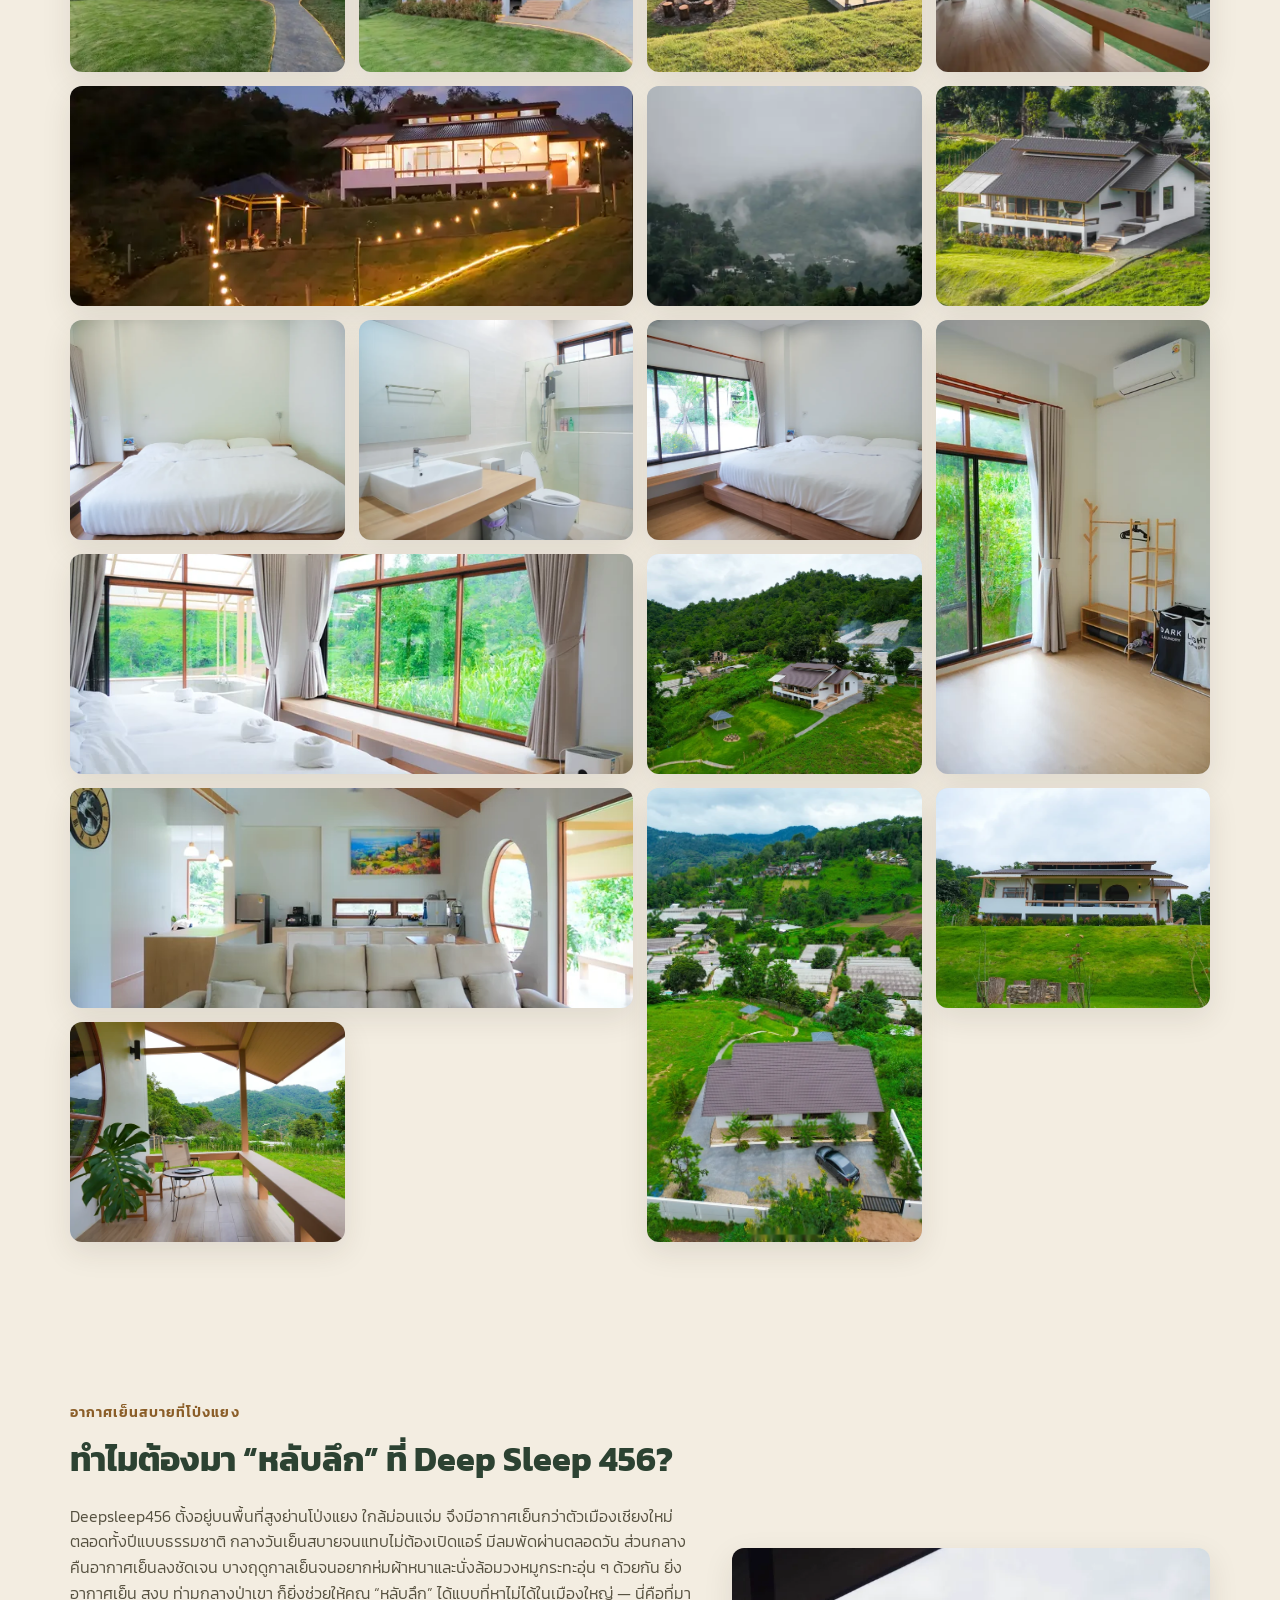
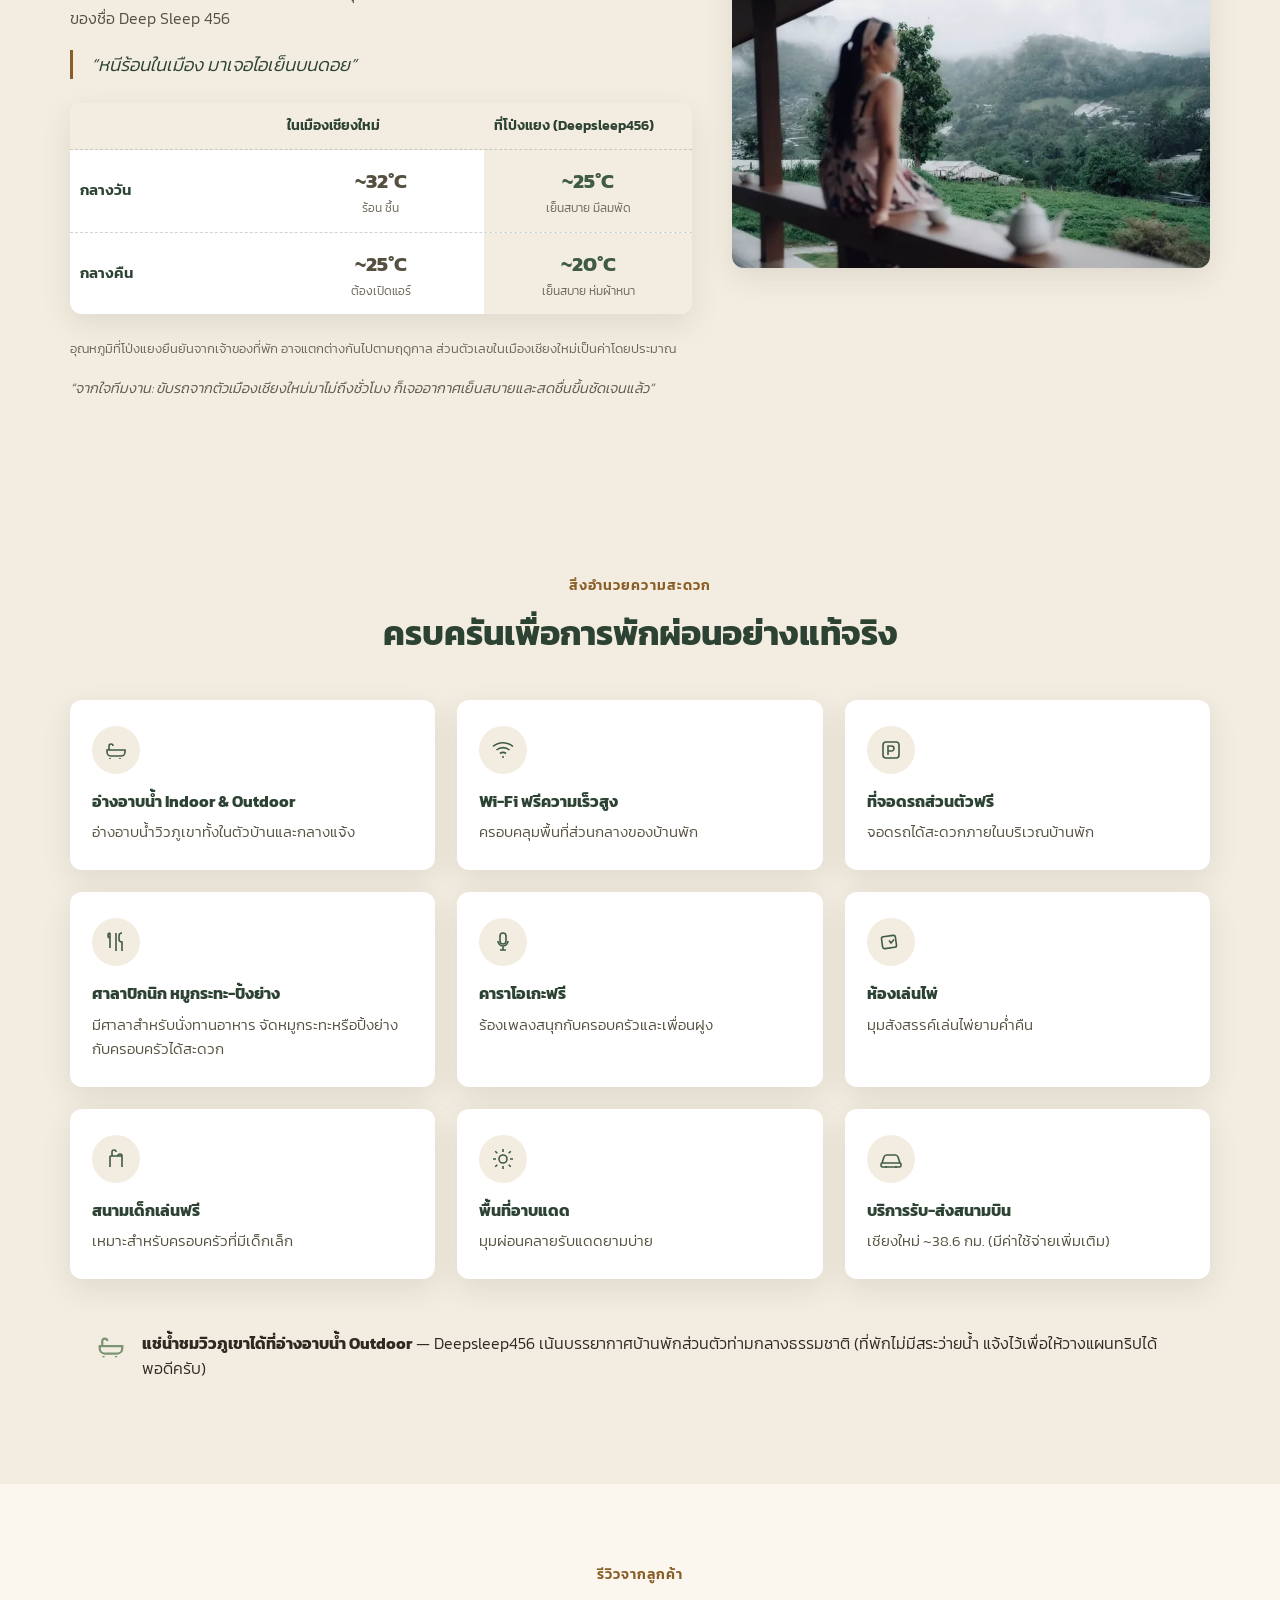
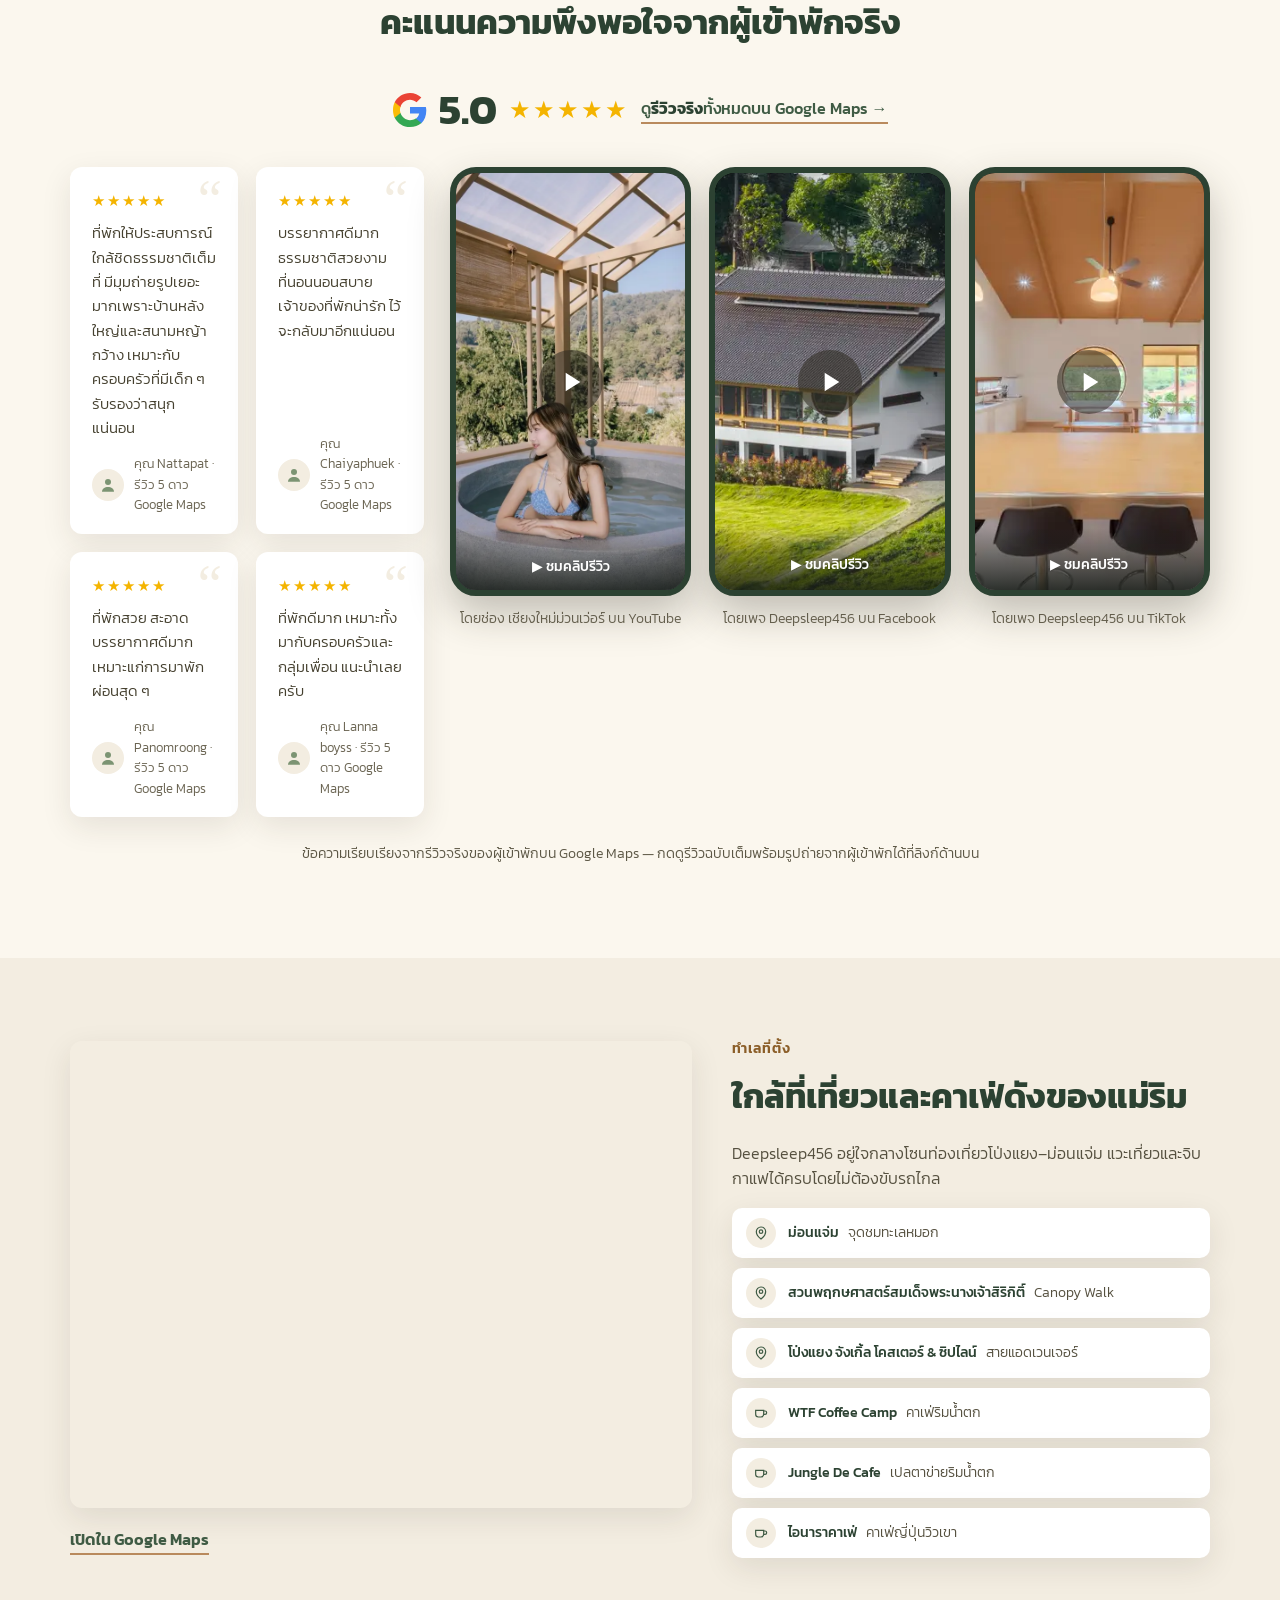
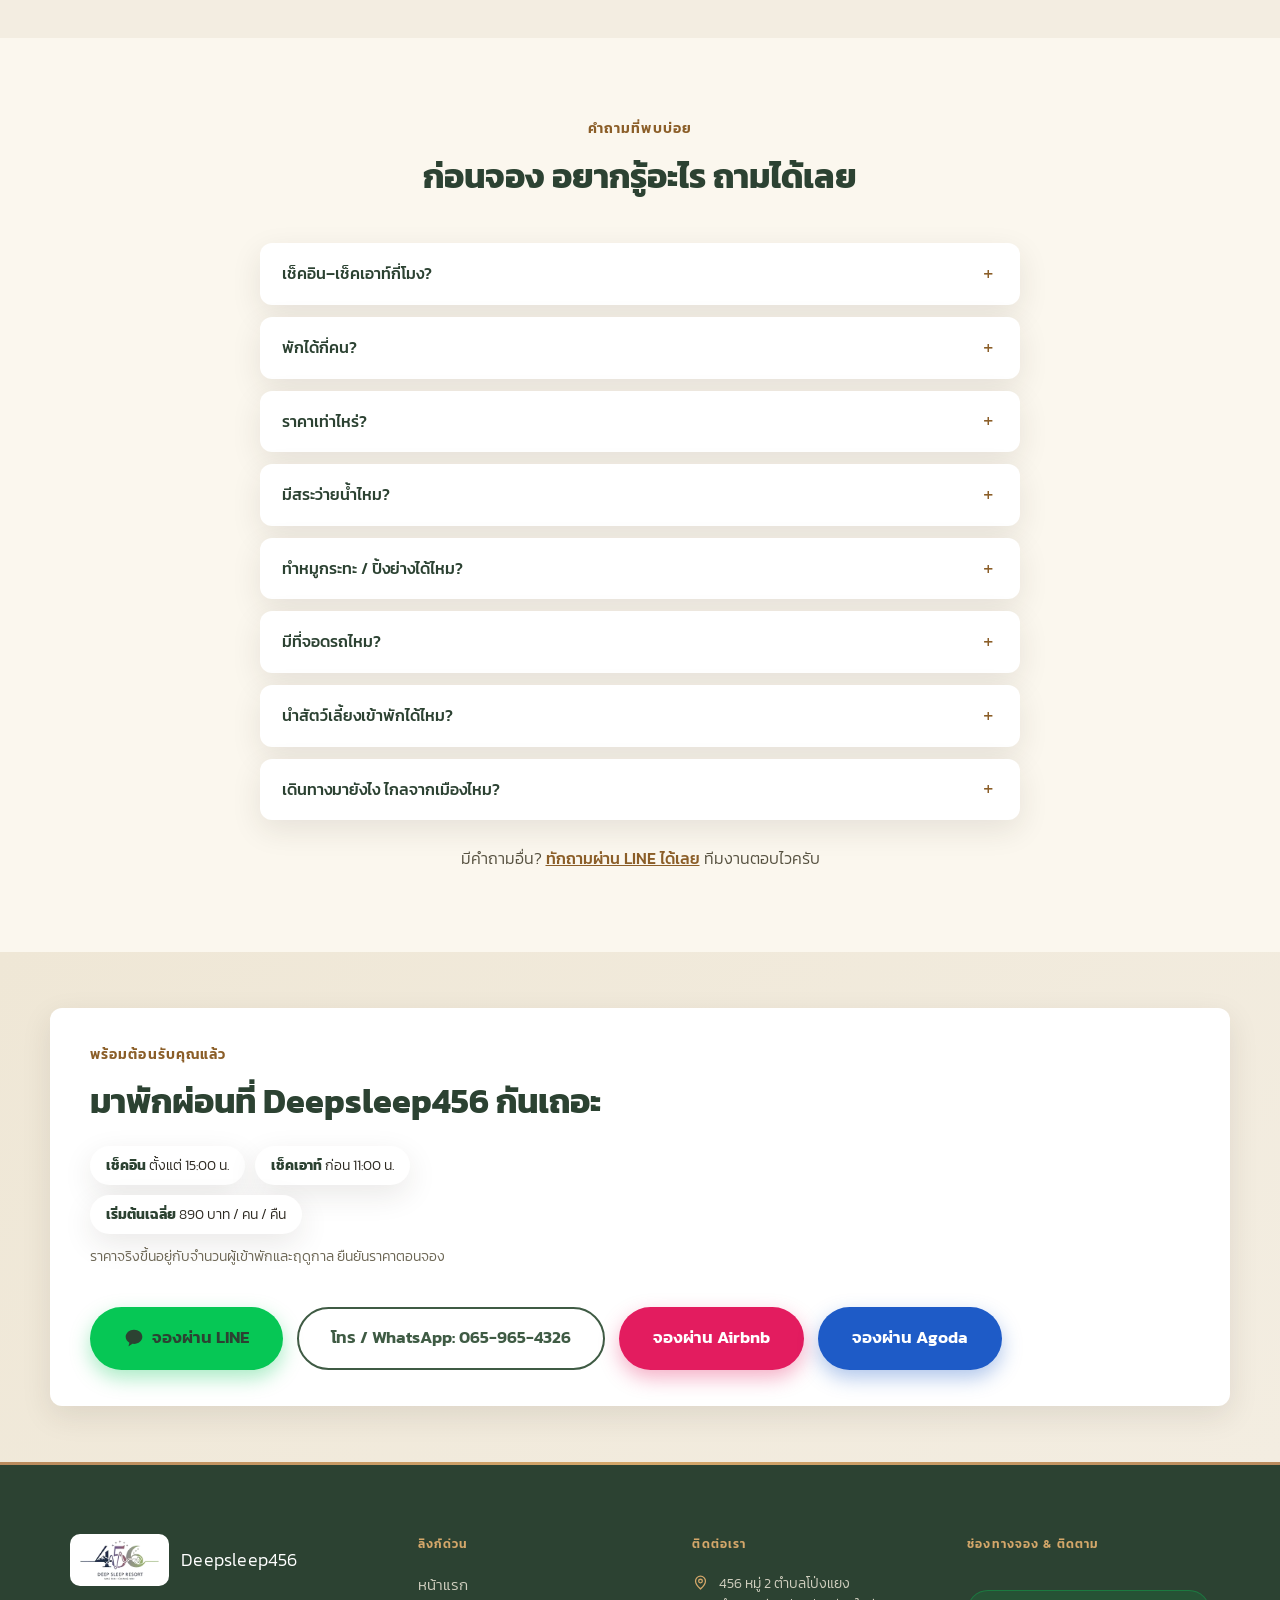
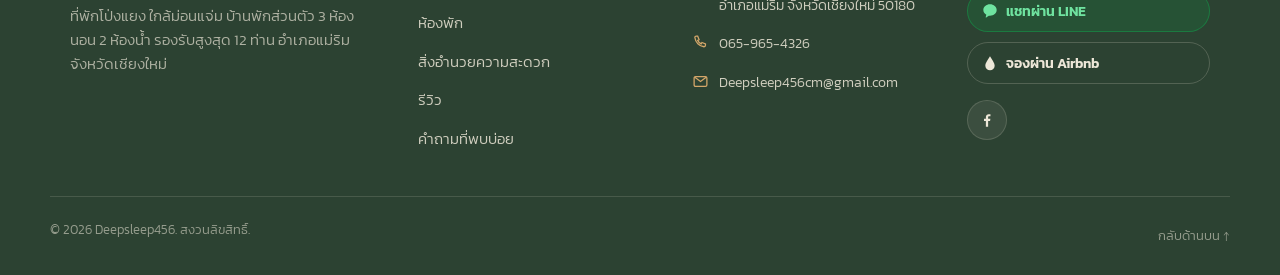
==== commit 86e092b3: "Fix Agoda button color contrast (was 3.07:1, fails WCAG AA) White text on the #5392F9 light blue onl" ====
--- a/index.html
+++ b/index.html
@@ -156,8 +156,8 @@
 .btn--line:hover { background: var(--color-line-dark); }
 .btn--airbnb { background: #E31C5F; color: #fff; box-shadow: 0 8px 20px rgba(227,28,95,.35); }
 .btn--airbnb:hover { background: #C4174E; }
-.btn--agoda { background: #5392F9; color: #fff; box-shadow: 0 8px 20px rgba(83,146,249,.35); }
-.btn--agoda:hover { background: #3E7BE0; }
+.btn--agoda { background: #1E5BC7; color: #fff; box-shadow: 0 8px 20px rgba(30,91,199,.35); }
+.btn--agoda:hover { background: #17479C; }
 .btn--outline { background: transparent; border-color: rgba(255,255,255,.85); color: #fff; }
 .btn--outline:hover { background: rgba(255,255,255,.12); }
 .btn--lg { padding: 16px 32px; font-size: 1.05rem; }
@@ -1006,7 +1006,7 @@
           </div>
           <div class="reviews__video">
             <a class="video-facade" href="https://www.facebook.com/share/r/18fHNPGj8e/" target="_blank" rel="noopener" aria-label="ชมคลิปรีวิว Deepsleep456 บน Facebook">
-              <img src="images/exterior/drone-aerial-thumb.webp" alt="วิดีโอรีวิวที่พัก Deepsleep456 บน Facebook" loading="lazy">
+              <img src="images/exterior/drone-aerial-thumb.webp" width="700" height="466" alt="วิดีโอรีวิวที่พัก Deepsleep456 บน Facebook" loading="lazy">
               <span class="video-facade__play" aria-hidden="true"><svg viewBox="0 0 24 24" fill="currentColor"><path d="M8 5v14l11-7z"/></svg></span>
               <span class="video-facade__label" aria-hidden="true">▶ ชมคลิปรีวิว</span>
             </a>
@@ -1014,7 +1014,7 @@
           </div>
           <div class="reviews__video">
             <a class="video-facade" href="https://www.tiktok.com/@deepsleep456cm/video/7668909296712797447" target="_blank" rel="noopener" aria-label="ชมคลิปรีวิว Deepsleep456 บน TikTok">
-              <img src="images/common/kitchen-counter-thumb.webp" alt="วิดีโอรีวิวที่พัก Deepsleep456 บน TikTok" loading="lazy">
+              <img src="images/common/kitchen-counter-thumb.webp" width="700" height="468" alt="วิดีโอรีวิวที่พัก Deepsleep456 บน TikTok" loading="lazy">
               <span class="video-facade__play" aria-hidden="true"><svg viewBox="0 0 24 24" fill="currentColor"><path d="M8 5v14l11-7z"/></svg></span>
               <span class="video-facade__label" aria-hidden="true">▶ ชมคลิปรีวิว</span>
             </a>
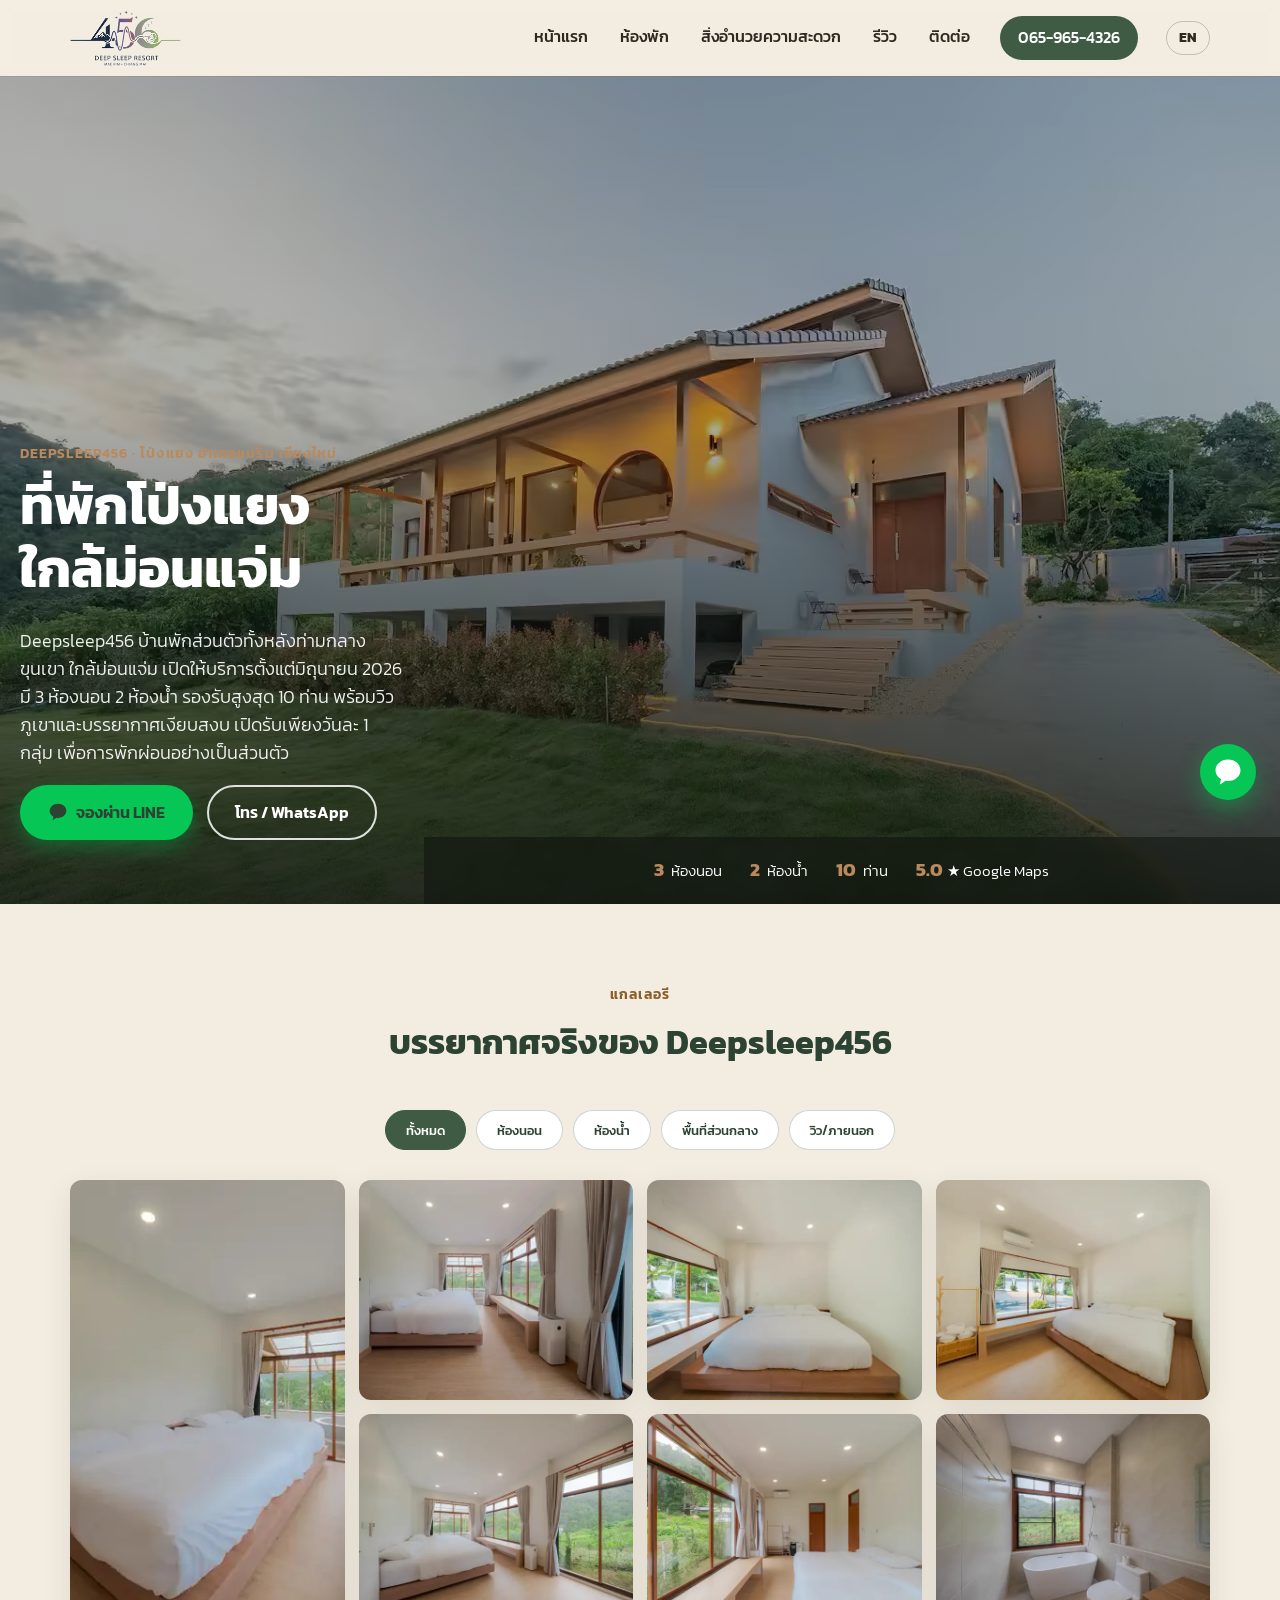
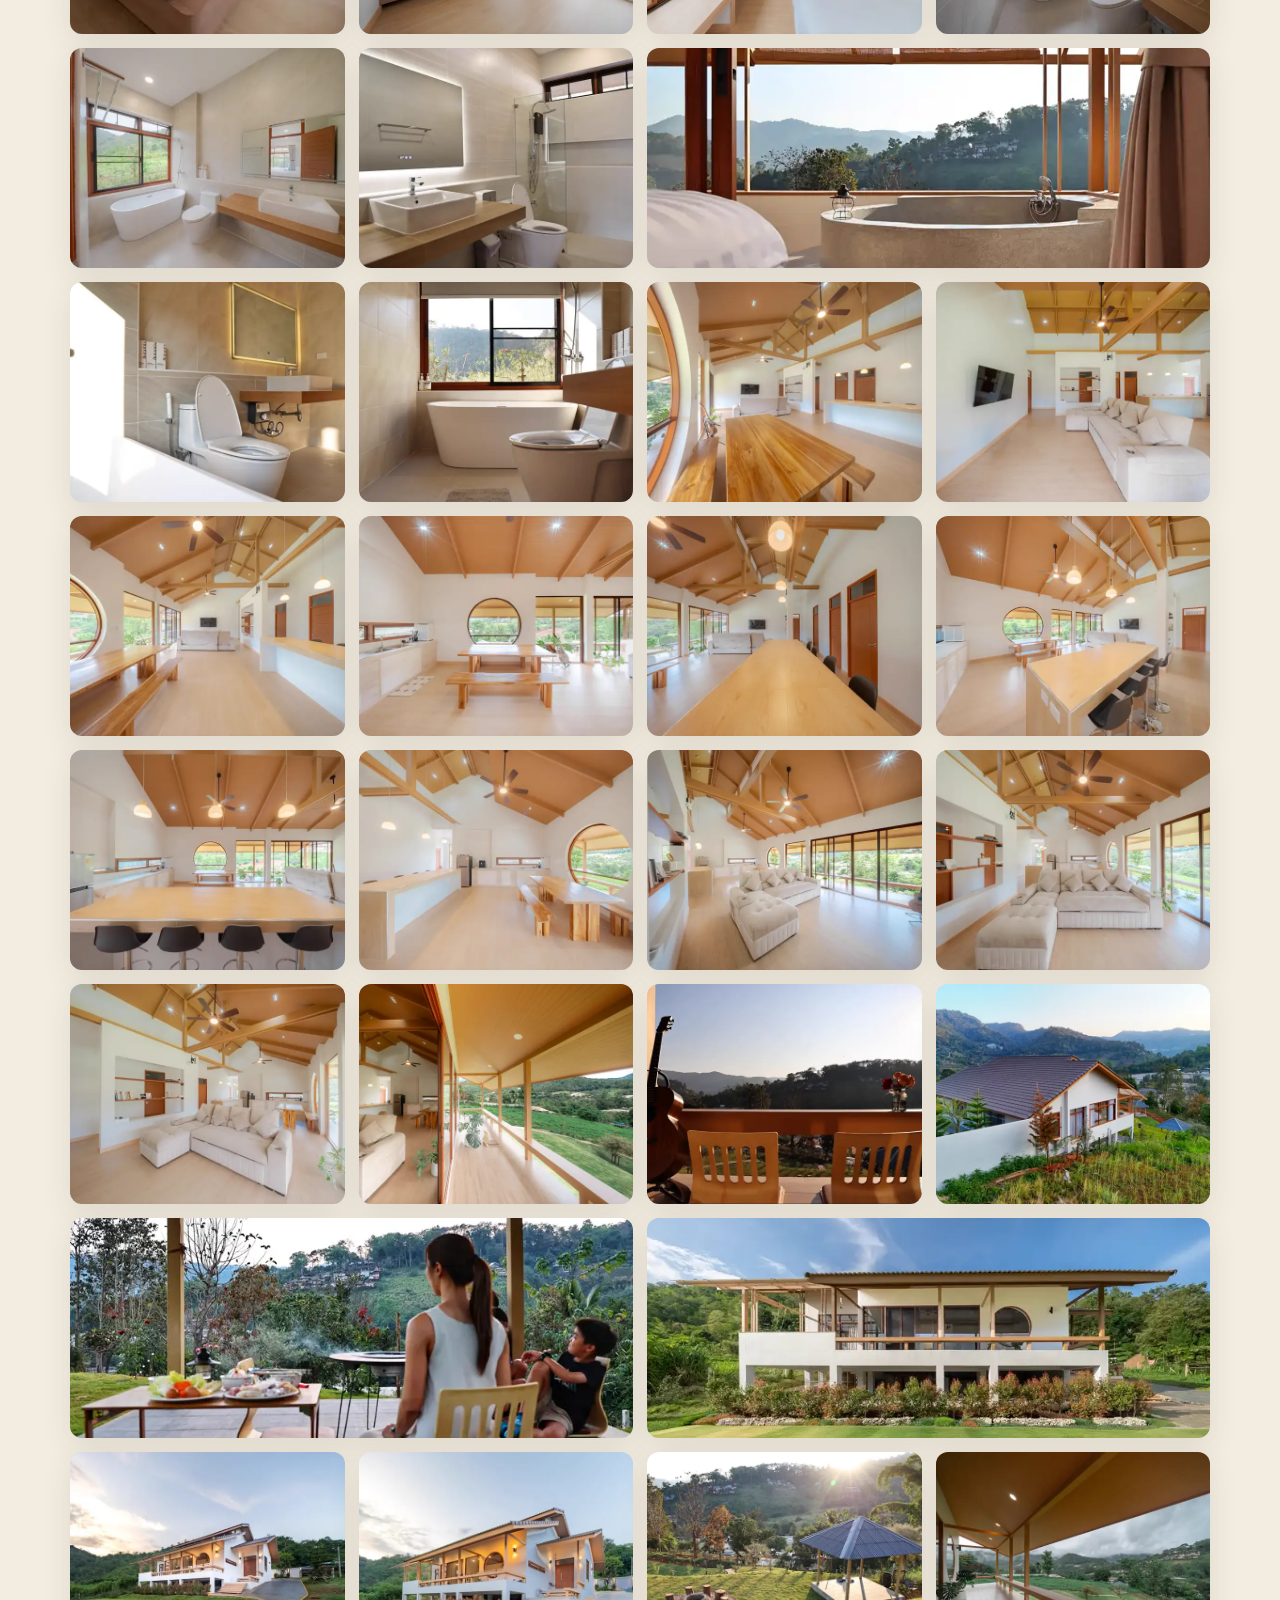
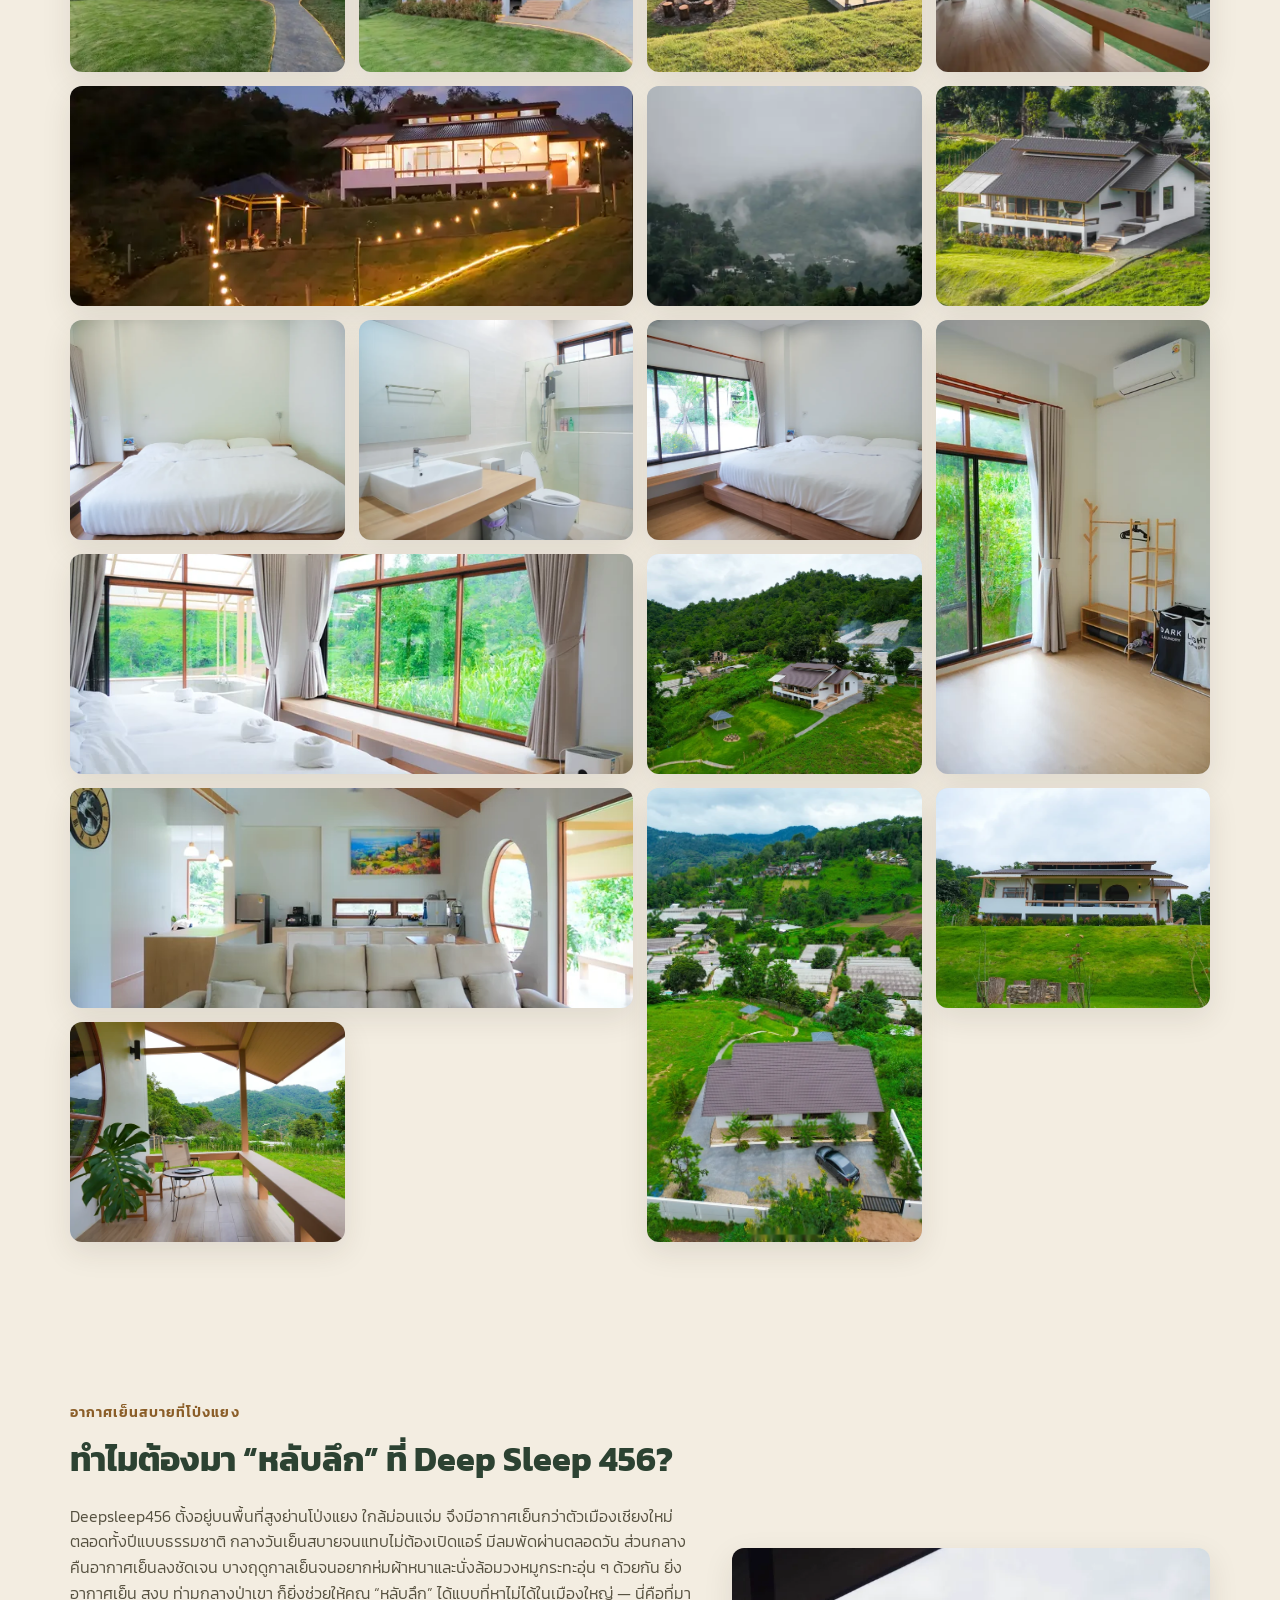
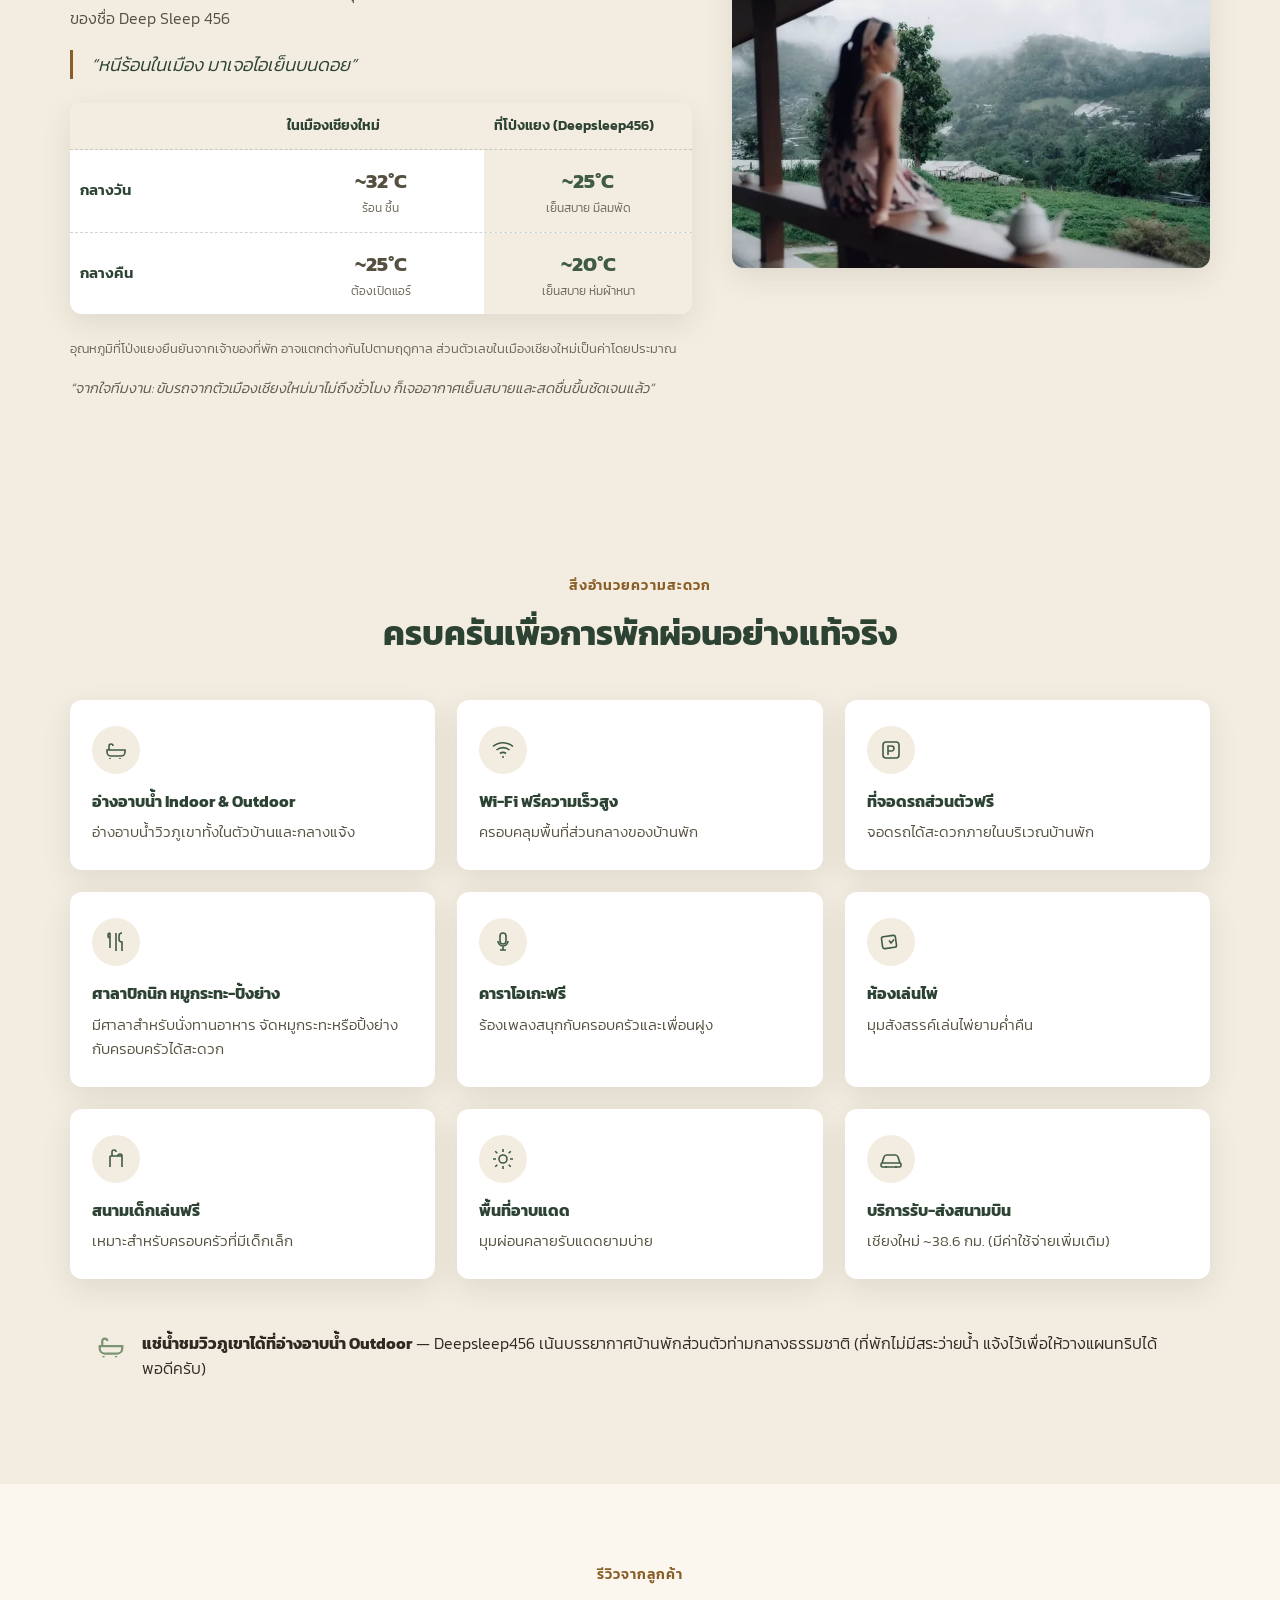
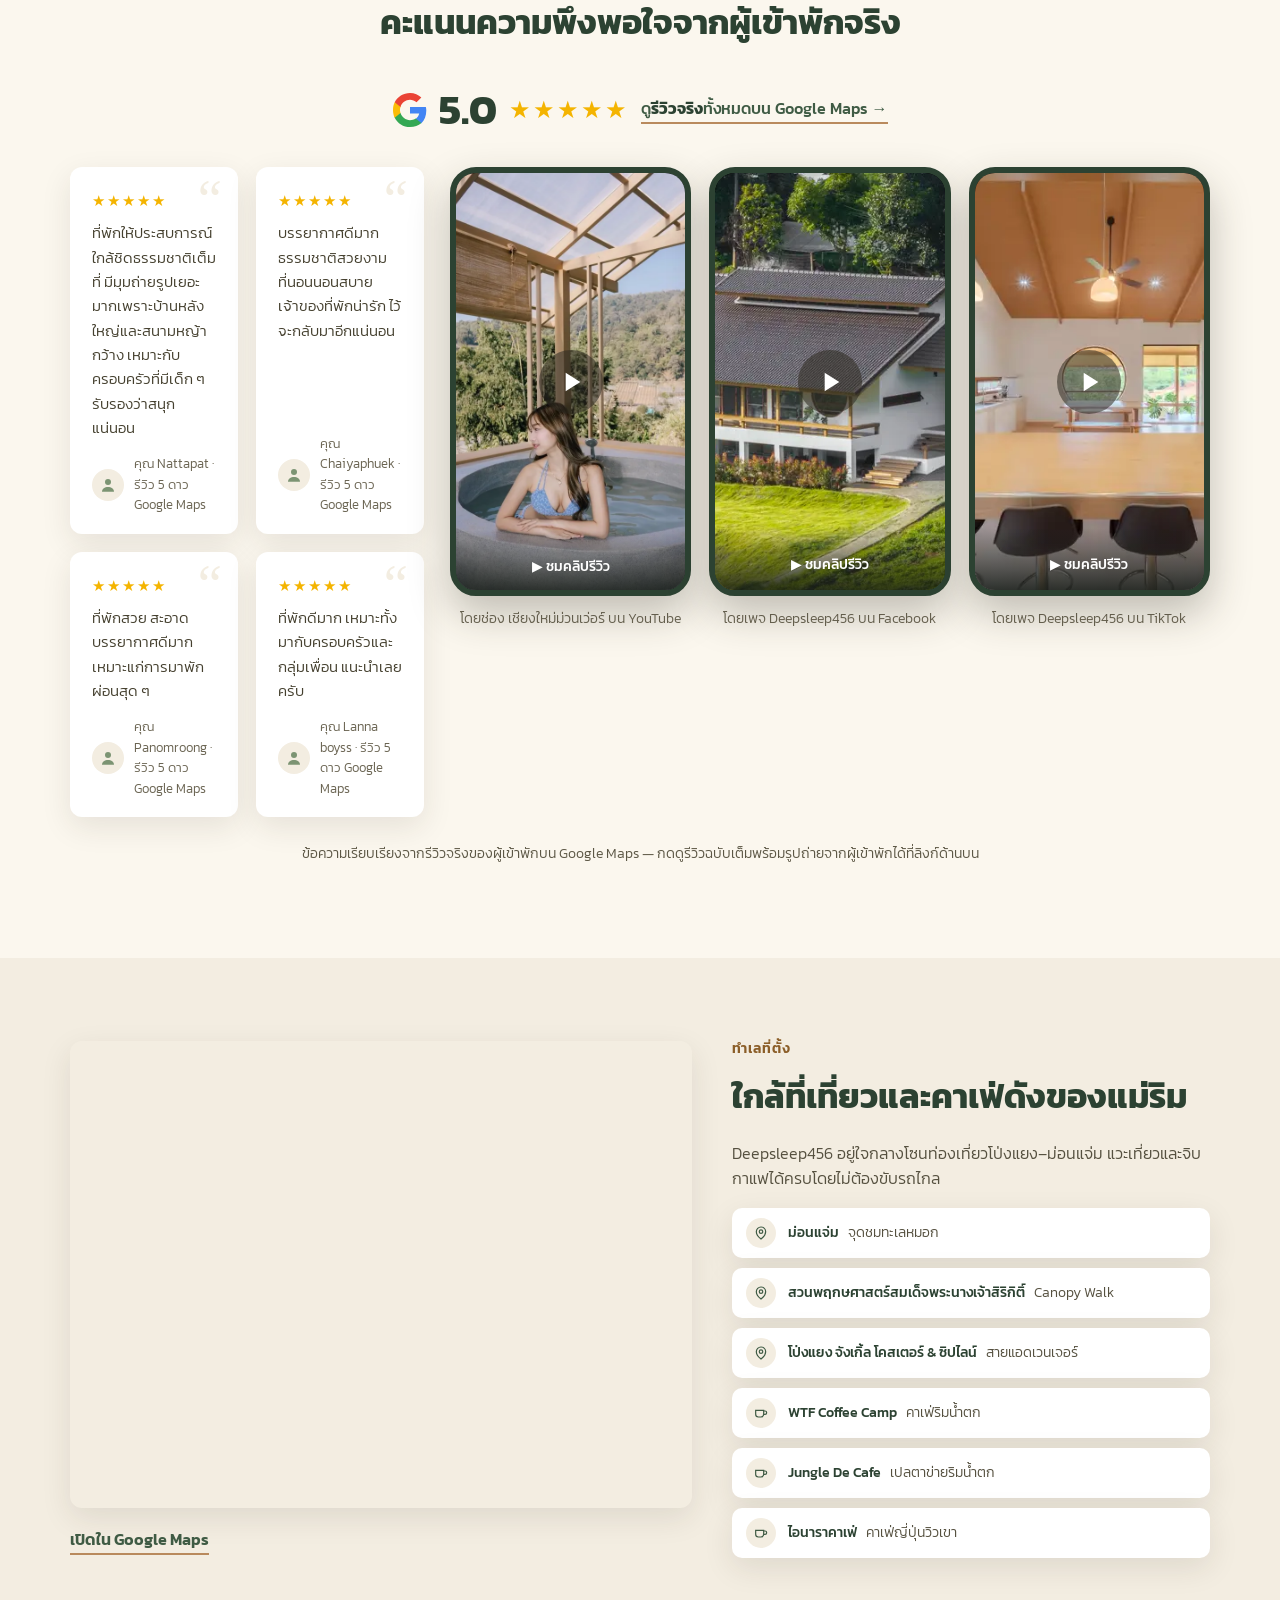
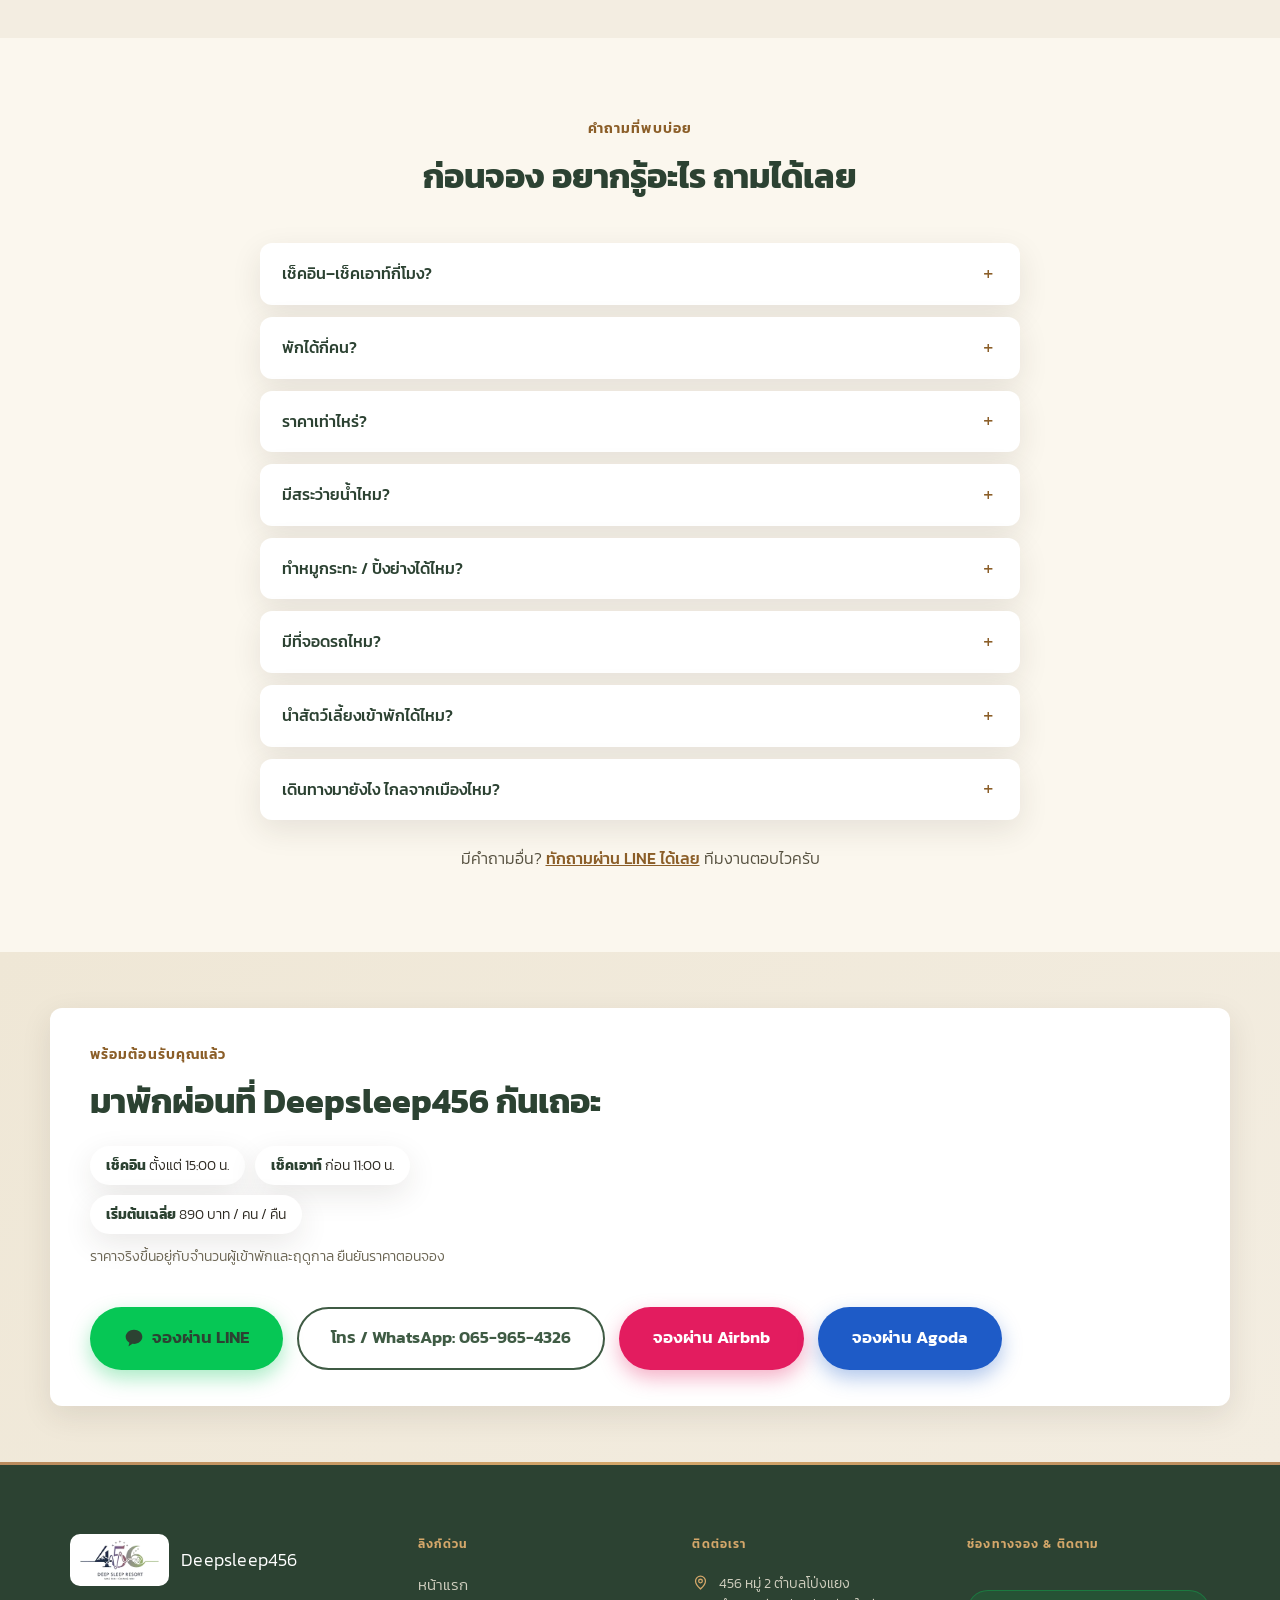
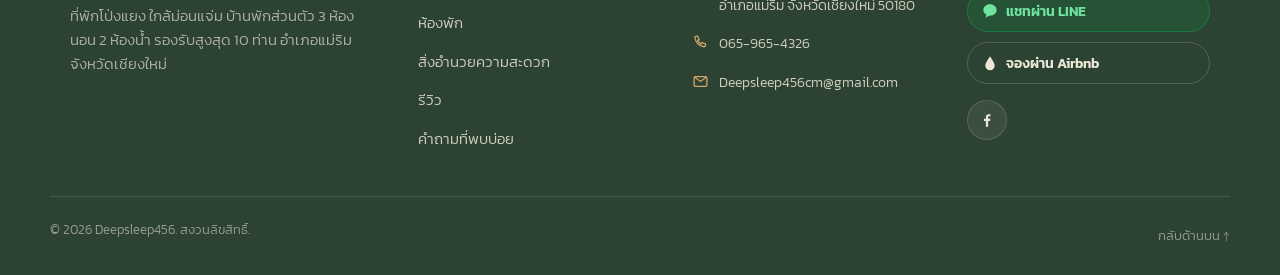
==== commit 47610296: "content: new hero copy, max 10 guests, LINE OA @deepsleep456 - Rewrite TH/EN hero text (near Mon Cha" ====
--- a/index.html
+++ b/index.html
@@ -4,16 +4,16 @@
 <!-- PRE-LAUNCH TODO: confirm phone/WhatsApp number (starting price confirmed: 890 baht/person avg). Search for data-confirm attributes before going live. Also confirm exact map pin and the Chiang Mai city-side temperatures in the "climate" section (Pong Yaeng side already confirmed by owner). -->
 <meta charset="UTF-8">
 <meta name="viewport" content="width=device-width, initial-scale=1.0">
-<title>Deepsleep456 | ที่พักโป่งแยง ใกล้ม่อนแจ่ม บ้านพักทั้งหลัง 12 คน เชียงใหม่</title>
-<meta name="description" content="Deepsleep456 ที่พักโป่งแยงใกล้ม่อนแจ่ม บ้านพักทั้งหลังส่วนตัว 3 ห้องนอน 2 ห้องน้ำ รองรับสูงสุด 12 ท่าน วิวทะเลหมอกยามเช้า อากาศเย็นตลอดปี มีอ่างอาบน้ำ outdoor วิวภูเขา ศาลาหมูกระทะ-ปิ้งย่าง คาราโอเกะฟรี อำเภอแม่ริม เชียงใหม่ จองผ่าน LINE หรือโทรเลย">
-<meta name="keywords" content="ที่พักโป่งแยง, บ้านพักโป่งแยง, ที่พักใกล้ม่อนแจ่ม, ที่พักม่อนแจ่มหมูกระทะ, ที่พักม่อนแจ่มมีอ่างอาบน้ำ, ที่พักม่อนแจ่มวิวทะเลหมอก, ที่พักม่อนแจ่มคาราโอเกะ, ที่พักม่อนแจ่มรองรับ 12 คน, บ้านพักทั้งหลังเชียงใหม่กลุ่มใหญ่, บ้านพัก 3 ห้องนอนม่อนแจ่ม, ที่พักแม่ริมวิวดอย, ที่พักเชียงใหม่อากาศเย็น, Deepsleep456, ที่พักเชียงใหม่, บ้านพักแม่ริม, ที่พักใกล้ WTF Coffee Camp, ที่พักใกล้ Jungle De Cafe, ที่พักใกล้ไอนาราคาเฟ่, ที่พักใกล้สวนพฤกษศาสตร์สมเด็จพระนางเจ้าสิริกิติ์, ที่พักใกล้โป่งแยง จังเกิ้ล โคสเตอร์">
+<title>Deepsleep456 | ที่พักโป่งแยง ใกล้ม่อนแจ่ม บ้านพักทั้งหลัง 10 คน เชียงใหม่</title>
+<meta name="description" content="Deepsleep456 ที่พักโป่งแยงใกล้ม่อนแจ่ม บ้านพักทั้งหลังส่วนตัว 3 ห้องนอน 2 ห้องน้ำ รองรับสูงสุด 10 ท่าน วิวทะเลหมอกยามเช้า อากาศเย็นตลอดปี มีอ่างอาบน้ำ outdoor วิวภูเขา ศาลาหมูกระทะ-ปิ้งย่าง คาราโอเกะฟรี อำเภอแม่ริม เชียงใหม่ จองผ่าน LINE หรือโทรเลย">
+<meta name="keywords" content="ที่พักโป่งแยง, บ้านพักโป่งแยง, ที่พักใกล้ม่อนแจ่ม, ที่พักม่อนแจ่มหมูกระทะ, ที่พักม่อนแจ่มมีอ่างอาบน้ำ, ที่พักม่อนแจ่มวิวทะเลหมอก, ที่พักม่อนแจ่มคาราโอเกะ, ที่พักม่อนแจ่มรองรับ 10 คน, บ้านพักทั้งหลังเชียงใหม่กลุ่มใหญ่, บ้านพัก 3 ห้องนอนม่อนแจ่ม, ที่พักแม่ริมวิวดอย, ที่พักเชียงใหม่อากาศเย็น, Deepsleep456, ที่พักเชียงใหม่, บ้านพักแม่ริม, ที่พักใกล้ WTF Coffee Camp, ที่พักใกล้ Jungle De Cafe, ที่พักใกล้ไอนาราคาเฟ่, ที่พักใกล้สวนพฤกษศาสตร์สมเด็จพระนางเจ้าสิริกิติ์, ที่พักใกล้โป่งแยง จังเกิ้ล โคสเตอร์">
 <meta name="author" content="Deepsleep456">
 <link rel="canonical" href="https://deepsleep456.com/">
 <link rel="alternate" hreflang="th" href="https://deepsleep456.com/">
 <link rel="alternate" hreflang="en" href="https://deepsleep456.com/en/">
 <link rel="alternate" hreflang="x-default" href="https://deepsleep456.com/">
-<meta property="og:title" content="Deepsleep456 | ที่พักโป่งแยง ใกล้ม่อนแจ่ม บ้านพักทั้งหลัง 12 คน เชียงใหม่">
-<meta property="og:description" content="บ้านพักทั้งหลังส่วนตัว 3 ห้องนอน 2 ห้องน้ำ รองรับสูงสุด 12 ท่าน วิวทะเลหมอกยามเช้า อากาศเย็นตลอดปี อ่างอาบน้ำ outdoor วิวภูเขา ศาลาหมูกระทะ-ปิ้งย่าง ท่ามกลางขุนเขาโป่งแยง อำเภอแม่ริม เชียงใหม่">
+<meta property="og:title" content="Deepsleep456 | ที่พักโป่งแยง ใกล้ม่อนแจ่ม บ้านพักทั้งหลัง 10 คน เชียงใหม่">
+<meta property="og:description" content="บ้านพักทั้งหลังส่วนตัว 3 ห้องนอน 2 ห้องน้ำ รองรับสูงสุด 10 ท่าน วิวทะเลหมอกยามเช้า อากาศเย็นตลอดปี อ่างอาบน้ำ outdoor วิวภูเขา ศาลาหมูกระทะ-ปิ้งย่าง ท่ามกลางขุนเขาโป่งแยง อำเภอแม่ริม เชียงใหม่">
 <meta property="og:type" content="website">
 <meta property="og:locale" content="th_TH">
 <meta property="og:image" content="https://deepsleep456.com/images/og/og-image.jpg">
@@ -279,15 +279,19 @@
   font-size: .88rem; color: var(--color-forest-dark);
 }
 .climate-live__dot {
-  width: 8px; height: 8px; border-radius: 50%; background: #4CAF50; flex-shrink: 0;
+  position: relative; width: 8px; height: 8px; border-radius: 50%; background: #4CAF50; flex-shrink: 0;
+}
+.climate-live__dot::after {
+  content: ""; position: absolute; inset: 0; border-radius: 50%; background: #4CAF50;
   animation: climate-pulse 2s infinite;
 }
 @keyframes climate-pulse {
-  0% { box-shadow: 0 0 0 0 rgba(76,175,80,.5); }
-  70% { box-shadow: 0 0 0 6px rgba(76,175,80,0); }
-  100% { box-shadow: 0 0 0 0 rgba(76,175,80,0); }
-}
-.climate-live--loading .climate-live__dot { background: #ccc; animation: none; }
+  0% { transform: scale(1); opacity: .5; }
+  70% { transform: scale(3.2); opacity: 0; }
+  100% { transform: scale(3.2); opacity: 0; }
+}
+.climate-live--loading .climate-live__dot { background: #ccc; }
+.climate-live--loading .climate-live__dot::after { animation: none; }
 .climate-live--error { display: none; }
 .climate__disclaimer { margin: 14px 0 0; font-size: .82rem; color: #6b6553; }
 .climate__admin-note { margin-top: 18px; font-size: .9rem; font-style: italic; color: #5c5745; }
@@ -619,8 +623,8 @@
   "@type": "FAQPage",
   "mainEntity": [
     { "@type": "Question", "name": "เช็คอิน–เช็คเอาท์กี่โมง?", "acceptedAnswer": { "@type": "Answer", "text": "เช็คอินตั้งแต่ 15:00 น. และเช็คเอาท์ก่อน 11:00 น. หากต้องการเข้าพักเร็วหรือออกช้ากว่านี้ สอบถามล่วงหน้าผ่าน LINE ได้" } },
-    { "@type": "Question", "name": "พักได้กี่คน?", "acceptedAnswer": { "@type": "Answer", "text": "เป็นบ้านพักทั้งหลังส่วนตัว 3 ห้องนอน 2 ห้องน้ำ รองรับได้สูงสุด 12 ท่าน ห้อง Family เตียง 6 ฟุต 2 เตียง (4-5 ท่าน) ห้อง Deluxe 2 ห้อง เตียง 7 ฟุต (ห้องละ 3 ท่าน) และห้องโถงมีโซฟาเบดรองรับเพิ่ม เหมาะกับครอบครัวและกลุ่มเพื่อน" } },
-    { "@type": "Question", "name": "ราคาเท่าไหร่?", "acceptedAnswer": { "@type": "Answer", "text": "พักได้ 10 ท่าน (สูงสุด 12 ท่าน) เริ่มต้นเฉลี่ยเพียง 890 บาท/คน ราคาจริงขึ้นอยู่กับจำนวนผู้เข้าพักและช่วงฤดูกาล ทัก LINE เพื่อเช็คราคาและวันว่าง" } },
+    { "@type": "Question", "name": "พักได้กี่คน?", "acceptedAnswer": { "@type": "Answer", "text": "เป็นบ้านพักทั้งหลังส่วนตัว 3 ห้องนอน 2 ห้องน้ำ รองรับได้สูงสุด 10 ท่าน ห้อง Family เตียง 6 ฟุต 2 เตียง (4-5 ท่าน) ห้อง Deluxe 2 ห้อง เตียง 7 ฟุต (ห้องละ 3 ท่าน) และห้องโถงมีโซฟาเบดรองรับเพิ่ม เหมาะกับครอบครัวและกลุ่มเพื่อน" } },
+    { "@type": "Question", "name": "ราคาเท่าไหร่?", "acceptedAnswer": { "@type": "Answer", "text": "พักได้สูงสุด 10 ท่าน เริ่มต้นเฉลี่ยเพียง 890 บาท/คน ราคาจริงขึ้นอยู่กับจำนวนผู้เข้าพักและช่วงฤดูกาล ทัก LINE เพื่อเช็คราคาและวันว่าง" } },
     { "@type": "Question", "name": "มีสระว่ายน้ำไหม?", "acceptedAnswer": { "@type": "Answer", "text": "ไม่มีสระว่ายน้ำ แต่มีอ่างอาบน้ำทั้งในบ้านและกลางแจ้งวิวภูเขา" } },
     { "@type": "Question", "name": "ทำหมูกระทะ / ปิ้งย่างได้ไหม?", "acceptedAnswer": { "@type": "Answer", "text": "ได้ มีศาลาปิกนิกสำหรับจัดหมูกระทะหรือปิ้งย่างกับครอบครัวโดยเฉพาะ ทางที่พักมีอุปกรณ์ครัว จาน ชาม ให้ใช้ฟรี (หากชำรุดหรือสูญหายมีค่าปรับตามจริง) รองรับการทำชาบูและหมูกระทะ พร้อมบริการเช่าชุดเตาหมูกระทะ 250 บาท/ชุด" } },
     { "@type": "Question", "name": "มีที่จอดรถไหม?", "acceptedAnswer": { "@type": "Answer", "text": "มีที่จอดรถส่วนตัวฟรีภายในบริเวณบ้านพัก" } },
@@ -629,6 +633,23 @@
   ]
 }
 </script>
+<!-- Meta Pixel Code -->
+<script>
+!function(f,b,e,v,n,t,s)
+{if(f.fbq)return;n=f.fbq=function(){n.callMethod?
+n.callMethod.apply(n,arguments):n.queue.push(arguments)};
+if(!f._fbq)f._fbq=n;n.push=n;n.loaded=!0;n.version='2.0';
+n.queue=[];t=b.createElement(e);t.async=!0;
+t.src=v;s=b.getElementsByTagName(e)[0];
+s.parentNode.insertBefore(t,s)}(window, document,'script',
+'https://connect.facebook.net/en_US/fbevents.js');
+fbq('init', '1410881780914301');
+fbq('track', 'PageView');
+</script>
+<noscript><img height="1" width="1" style="display:none"
+src="https://www.facebook.com/tr?id=1410881780914301&ev=PageView&noscript=1"
+/></noscript>
+<!-- End Meta Pixel Code -->
 </head>
 <body>
 <a class="skip-link" href="#main">ข้ามไปเนื้อหาหลัก</a>
@@ -679,9 +700,9 @@
     <div class="hero__content container">
       <p class="eyebrow">Deepsleep456 · โป่งแยง อำเภอแม่ริม เชียงใหม่</p>
       <h1 class="hero__title">ที่พักโป่งแยง ใกล้ม่อนแจ่ม</h1>
-      <p class="hero__text">บ้านพักทั้งหลังส่วนตัวท่ามกลางขุนเขา 3 ห้องนอน 2 ห้องน้ำ รองรับได้สูงสุด 12 ท่าน วิวทะเลหมอกยามเช้า อากาศเย็นสบายตลอดปี เปิดให้บริการปี 2026</p>
+      <p class="hero__text">Deepsleep456 บ้านพักส่วนตัวทั้งหลังท่ามกลางขุนเขา ใกล้ม่อนแจ่ม เปิดให้บริการตั้งแต่มิถุนายน 2026 มี 3 ห้องนอน 2 ห้องน้ำ รองรับสูงสุด 10 ท่าน พร้อมวิวภูเขาและบรรยากาศเงียบสงบ เปิดรับเพียงวันละ 1 กลุ่ม เพื่อการพักผ่อนอย่างเป็นส่วนตัว</p>
       <div class="hero__actions">
-        <a class="btn btn--line" href="https://line.me/R/ti/p/@952gwewf" target="_blank" rel="noopener">
+        <a class="btn btn--line" href="https://line.me/R/ti/p/@deepsleep456" target="_blank" rel="noopener">
           <svg class="btn__icon" viewBox="0 0 24 24" fill="currentColor" aria-hidden="true"><path d="M12 2C6.48 2 2 5.86 2 10.6c0 2.98 1.79 5.6 4.5 7.14-.15.57-.96 3.6-1 3.83 0 0-.02.17.09.24.11.07.24.02.24.02.32-.05 3.7-2.44 4.3-2.86.6.09 1.22.13 1.87.13 5.52 0 10-3.86 10-8.6S17.52 2 12 2Z"/></svg>
           จองผ่าน LINE
         </a>
@@ -691,7 +712,7 @@
     <div class="hero__stats" aria-label="ข้อมูลที่พัก">
       <span><strong>3</strong> ห้องนอน</span>
       <span><strong>2</strong> ห้องน้ำ</span>
-      <span><strong>12</strong> ท่าน</span>
+      <span><strong>10</strong> ท่าน</span>
       <span><strong>5.0</strong>★ Google Maps</span>
     </div>
   </section>
@@ -1061,11 +1082,11 @@
         </details>
         <details class="faq__item">
           <summary>พักได้กี่คน?</summary>
-          <p>เป็นบ้านพักทั้งหลังส่วนตัว 3 ห้องนอน 2 ห้องน้ำ รองรับได้สูงสุด 12 ท่าน — ห้อง Family เตียง 6 ฟุต 2 เตียง (พักได้ 4-5 ท่าน), ห้อง Deluxe 2 ห้อง เตียง 7 ฟุต (พักได้ห้องละ 3 ท่าน) และห้องโถงมีโซฟาเบดรองรับเพิ่ม เหมาะกับครอบครัวและกลุ่มเพื่อน</p>
+          <p>เป็นบ้านพักทั้งหลังส่วนตัว 3 ห้องนอน 2 ห้องน้ำ รองรับได้สูงสุด 10 ท่าน — ห้อง Family เตียง 6 ฟุต 2 เตียง (พักได้ 4-5 ท่าน), ห้อง Deluxe 2 ห้อง เตียง 7 ฟุต (พักได้ห้องละ 3 ท่าน) และห้องโถงมีโซฟาเบดรองรับเพิ่ม เหมาะกับครอบครัวและกลุ่มเพื่อน</p>
         </details>
         <details class="faq__item">
           <summary>ราคาเท่าไหร่?</summary>
-          <p>พักได้ 10 ท่าน (สูงสุด 12 ท่าน) เริ่มต้นเฉลี่ยเพียง <span>890 บาท / คน / คืน</span> — ราคาจริงขึ้นอยู่กับจำนวนผู้เข้าพักและช่วงฤดูกาล ทัก LINE เพื่อเช็คราคาและวันว่างได้เลยครับ</p>
+          <p>พักได้สูงสุด 10 ท่าน เริ่มต้นเฉลี่ยเพียง <span>890 บาท / คน / คืน</span> — ราคาจริงขึ้นอยู่กับจำนวนผู้เข้าพักและช่วงฤดูกาล ทัก LINE เพื่อเช็คราคาและวันว่างได้เลยครับ</p>
         </details>
         <details class="faq__item">
           <summary>มีสระว่ายน้ำไหม?</summary>
@@ -1088,7 +1109,7 @@
           <p>ห่างจากสนามบินเชียงใหม่ประมาณ 38.6 กม. ขับรถมาเองได้สะดวก หรือใช้บริการรับ-ส่งสนามบินของที่พัก (มีค่าใช้จ่ายเพิ่มเติม) ที่พักอยู่ใกล้ม่อนแจ่มและคาเฟ่ดังหลายแห่ง</p>
         </details>
       </div>
-      <p class="faq__more">มีคำถามอื่น? <a href="https://line.me/R/ti/p/@952gwewf" target="_blank" rel="noopener">ทักถามผ่าน LINE ได้เลย</a> ทีมงานตอบไวครับ</p>
+      <p class="faq__more">มีคำถามอื่น? <a href="https://line.me/R/ti/p/@deepsleep456" target="_blank" rel="noopener">ทักถามผ่าน LINE ได้เลย</a> ทีมงานตอบไวครับ</p>
     </div>
   </section>
 
@@ -1105,7 +1126,7 @@
         <p class="section__text booking-cta__note">ราคาจริงขึ้นอยู่กับจำนวนผู้เข้าพักและฤดูกาล ยืนยันราคาตอนจอง</p>
       </div>
       <div class="booking-cta__actions">
-        <a class="btn btn--line btn--lg" href="https://line.me/R/ti/p/@952gwewf" target="_blank" rel="noopener">
+        <a class="btn btn--line btn--lg" href="https://line.me/R/ti/p/@deepsleep456" target="_blank" rel="noopener">
           <svg class="btn__icon" viewBox="0 0 24 24" fill="currentColor" aria-hidden="true"><path d="M12 2C6.48 2 2 5.86 2 10.6c0 2.98 1.79 5.6 4.5 7.14-.15.57-.96 3.6-1 3.83 0 0-.02.17.09.24.11.07.24.02.24.02.32-.05 3.7-2.44 4.3-2.86.6.09 1.22.13 1.87.13 5.52 0 10-3.86 10-8.6S17.52 2 12 2Z"/></svg>
           จองผ่าน LINE
         </a>
@@ -1125,7 +1146,7 @@
         <img src="images/logo.webp?v=20260707" width="220" height="111" alt="Deepsleep456" class="footer__logo">
         <span class="footer__brand-name">Deepsleep456</span>
       </div>
-      <p class="footer__text">ที่พักโป่งแยง ใกล้ม่อนแจ่ม บ้านพักส่วนตัว 3 ห้องนอน 2 ห้องน้ำ รองรับสูงสุด 12 ท่าน อำเภอแม่ริม จังหวัดเชียงใหม่</p>
+      <p class="footer__text">ที่พักโป่งแยง ใกล้ม่อนแจ่ม บ้านพักส่วนตัว 3 ห้องนอน 2 ห้องน้ำ รองรับสูงสุด 10 ท่าน อำเภอแม่ริม จังหวัดเชียงใหม่</p>
     </div>
 
     <nav aria-label="ลิงก์ด่วน">
@@ -1160,7 +1181,7 @@
     <div class="footer__connect">
       <p class="footer__title">ช่องทางจอง &amp; ติดตาม</p>
       <div class="footer__book">
-        <a class="footer__line" href="https://line.me/R/ti/p/@952gwewf" target="_blank" rel="noopener">
+        <a class="footer__line" href="https://line.me/R/ti/p/@deepsleep456" target="_blank" rel="noopener">
           <svg width="16" height="16" viewBox="0 0 24 24" fill="currentColor" aria-hidden="true"><path d="M12 2C6.48 2 2 5.86 2 10.6c0 2.98 1.79 5.6 4.5 7.14-.15.57-.96 3.6-1 3.83 0 0-.02.17.09.24.11.07.24.02.24.02.32-.05 3.7-2.44 4.3-2.86.6.09 1.22.13 1.87.13 5.52 0 10-3.86 10-8.6S17.52 2 12 2Z"/></svg>
           แชทผ่าน LINE
         </a>
@@ -1182,7 +1203,7 @@
   </div>
 </footer>
 
-<a class="line-float" href="https://line.me/R/ti/p/@952gwewf" target="_blank" rel="noopener" aria-label="แชทผ่าน LINE">
+<a class="line-float" href="https://line.me/R/ti/p/@deepsleep456" target="_blank" rel="noopener" aria-label="แชทผ่าน LINE">
   <svg viewBox="0 0 24 24" fill="currentColor" aria-hidden="true"><path d="M12 2C6.48 2 2 5.86 2 10.6c0 2.98 1.79 5.6 4.5 7.14-.15.57-.96 3.6-1 3.83 0 0-.02.17.09.24.11.07.24.02.24.02.32-.05 3.7-2.44 4.3-2.86.6.09 1.22.13 1.87.13 5.52 0 10-3.86 10-8.6S17.52 2 12 2Z"/></svg>
 </a>
 
@@ -1194,7 +1215,7 @@
 </div>
 
 <div class="sticky-cta" data-sticky-cta>
-  <a class="sticky-cta__btn sticky-cta__btn--line" href="https://line.me/R/ti/p/@952gwewf" target="_blank" rel="noopener">
+  <a class="sticky-cta__btn sticky-cta__btn--line" href="https://line.me/R/ti/p/@deepsleep456" target="_blank" rel="noopener">
     <svg viewBox="0 0 24 24" fill="currentColor" aria-hidden="true"><path d="M12 2C6.48 2 2 5.86 2 10.6c0 2.98 1.79 5.6 4.5 7.14-.15.57-.96 3.6-1 3.83 0 0-.02.17.09.24.11.07.24.02.24.02.32-.05 3.7-2.44 4.3-2.86.6.09 1.22.13 1.87.13 5.52 0 10-3.86 10-8.6S17.52 2 12 2Z"/></svg>
     จองผ่าน LINE
   </a>
@@ -1204,6 +1225,6 @@
   </a>
 </div>
 
-<script src="js/main.js?v=20260708"></script>
+<script src="js/main.js?v=20260908"></script>
 </body>
 </html>
